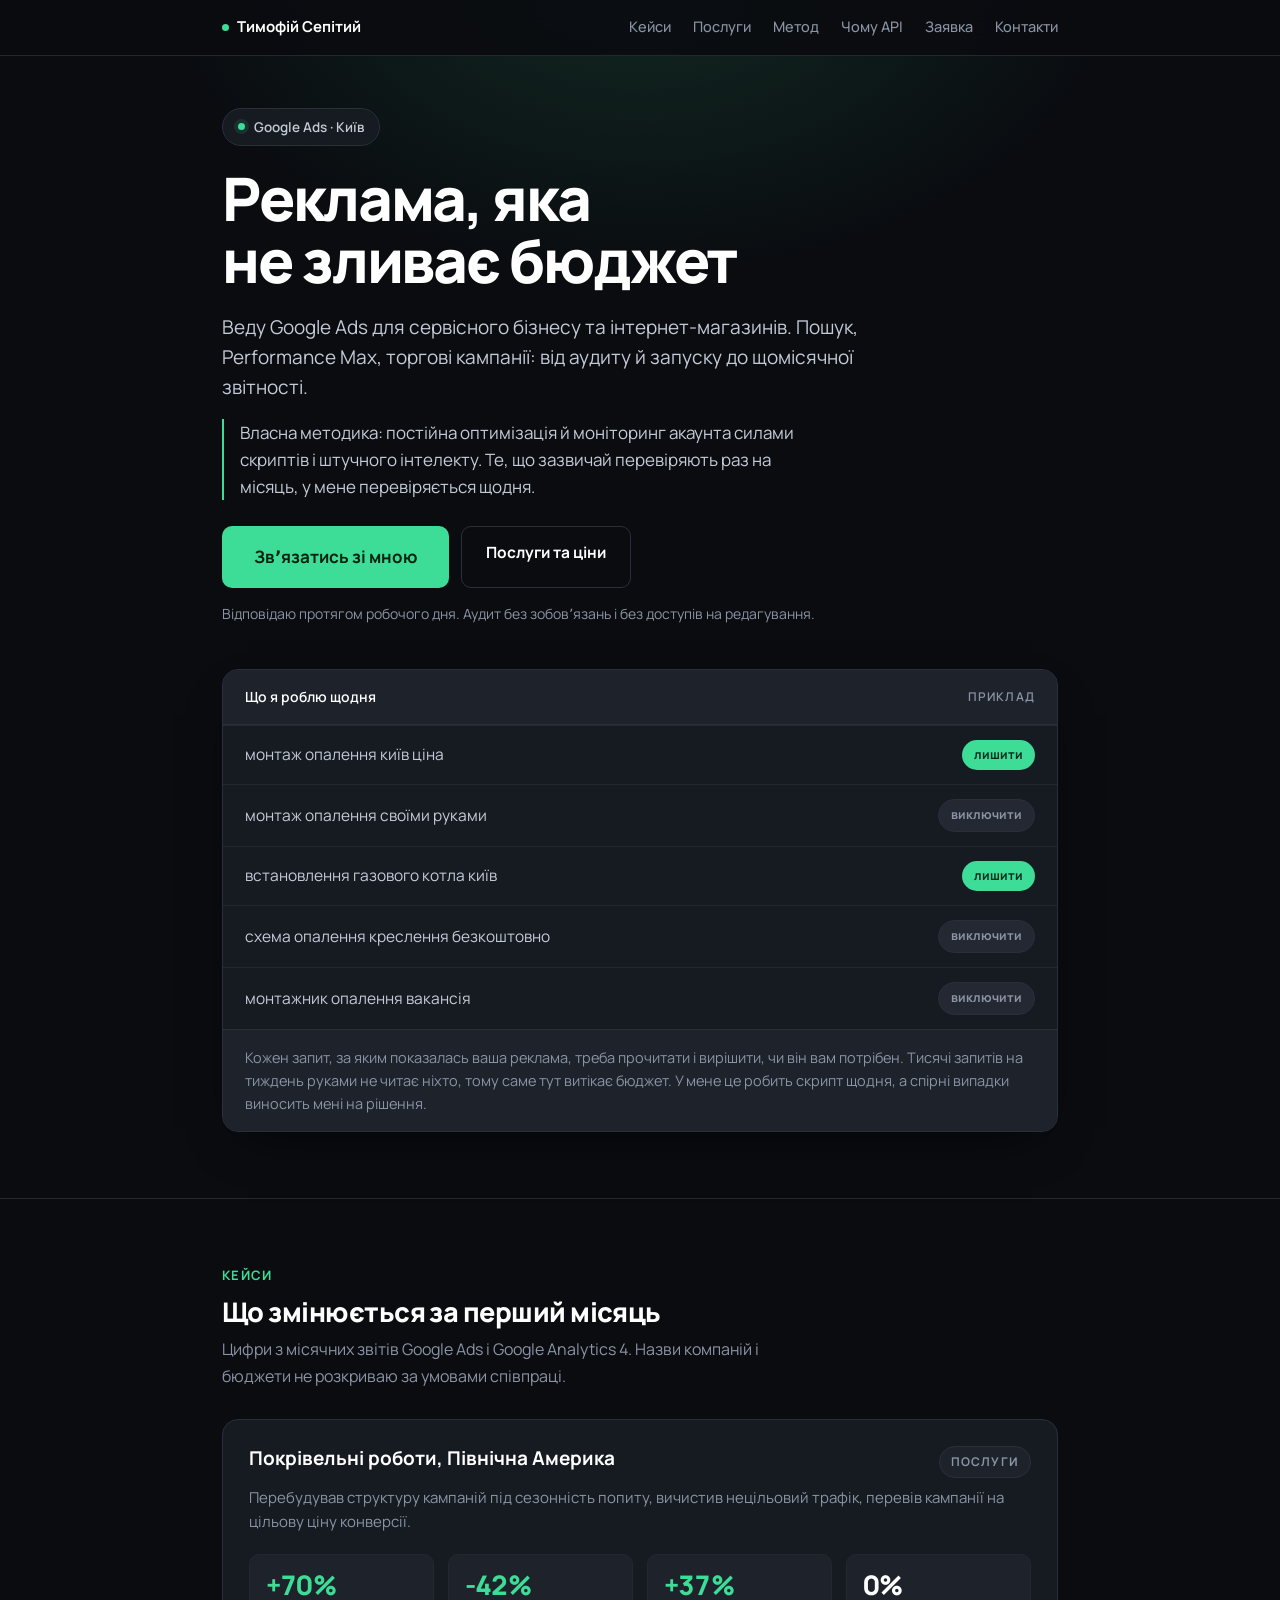
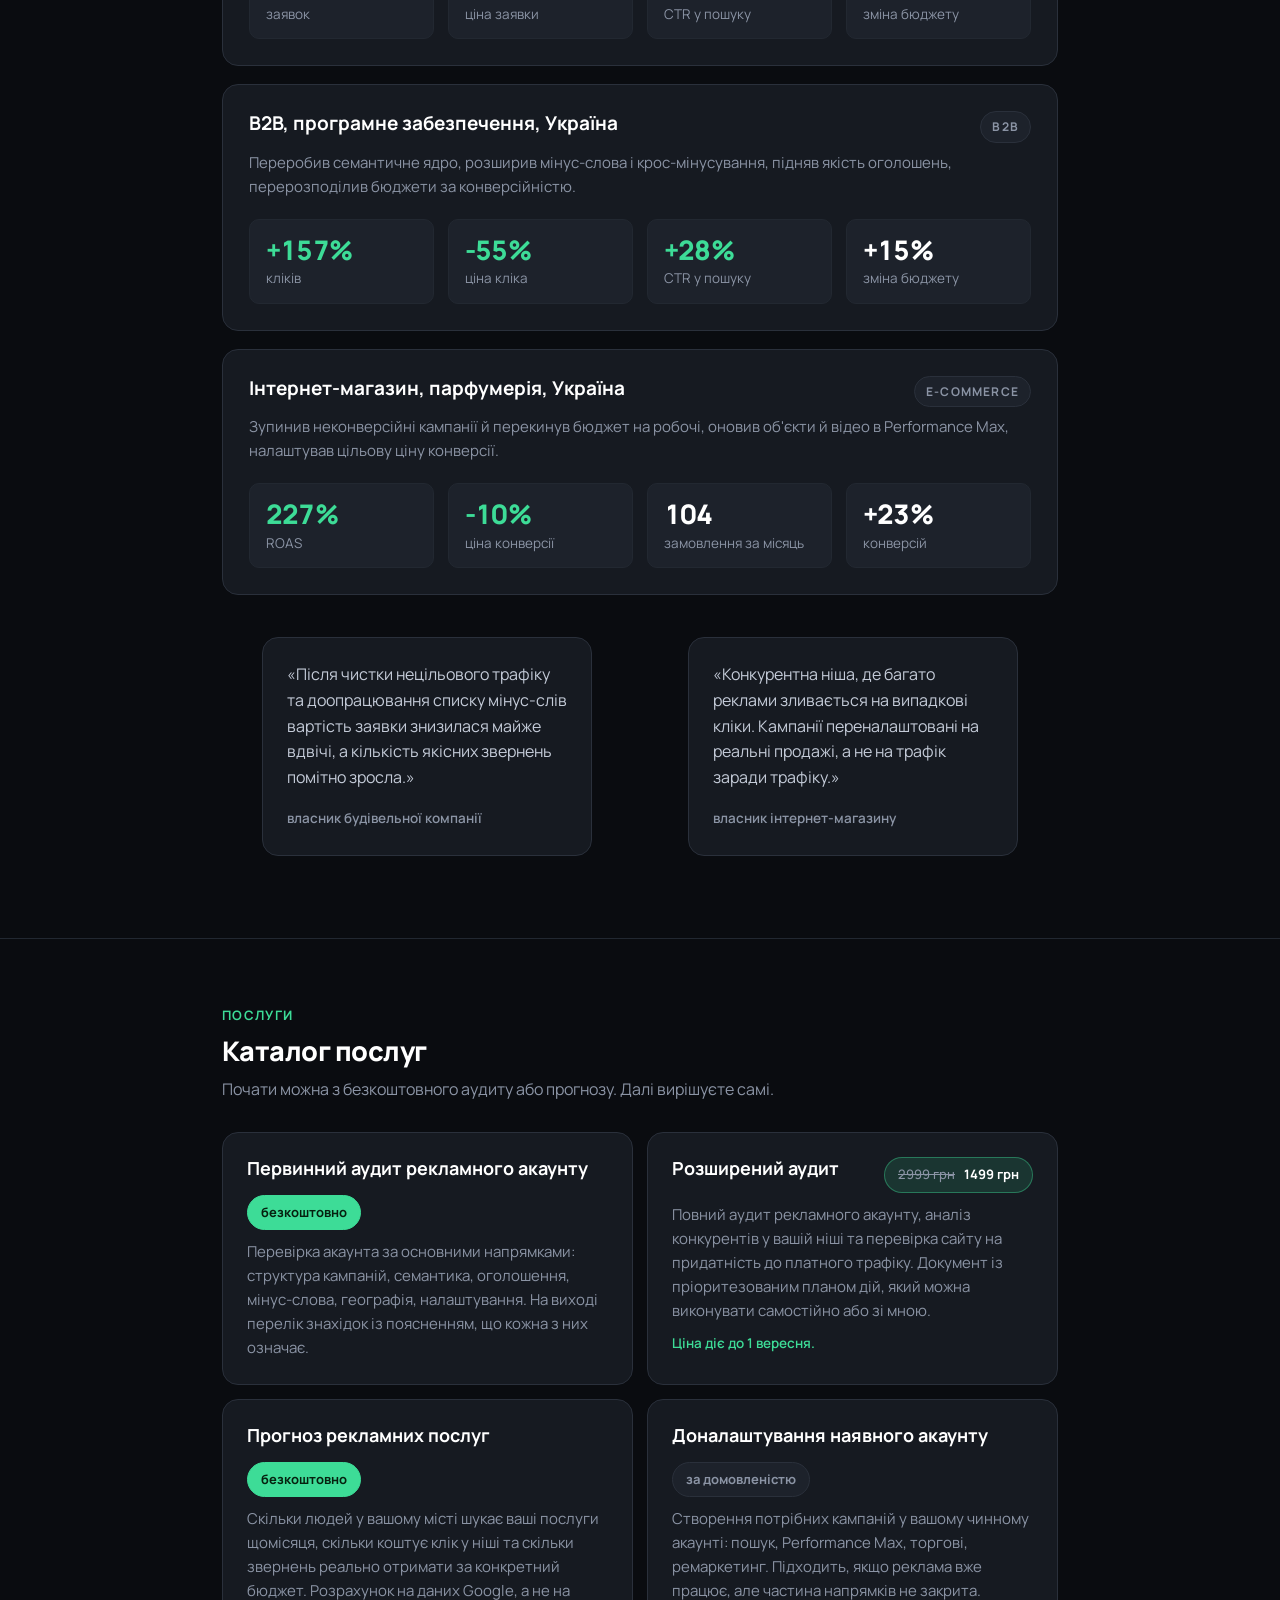
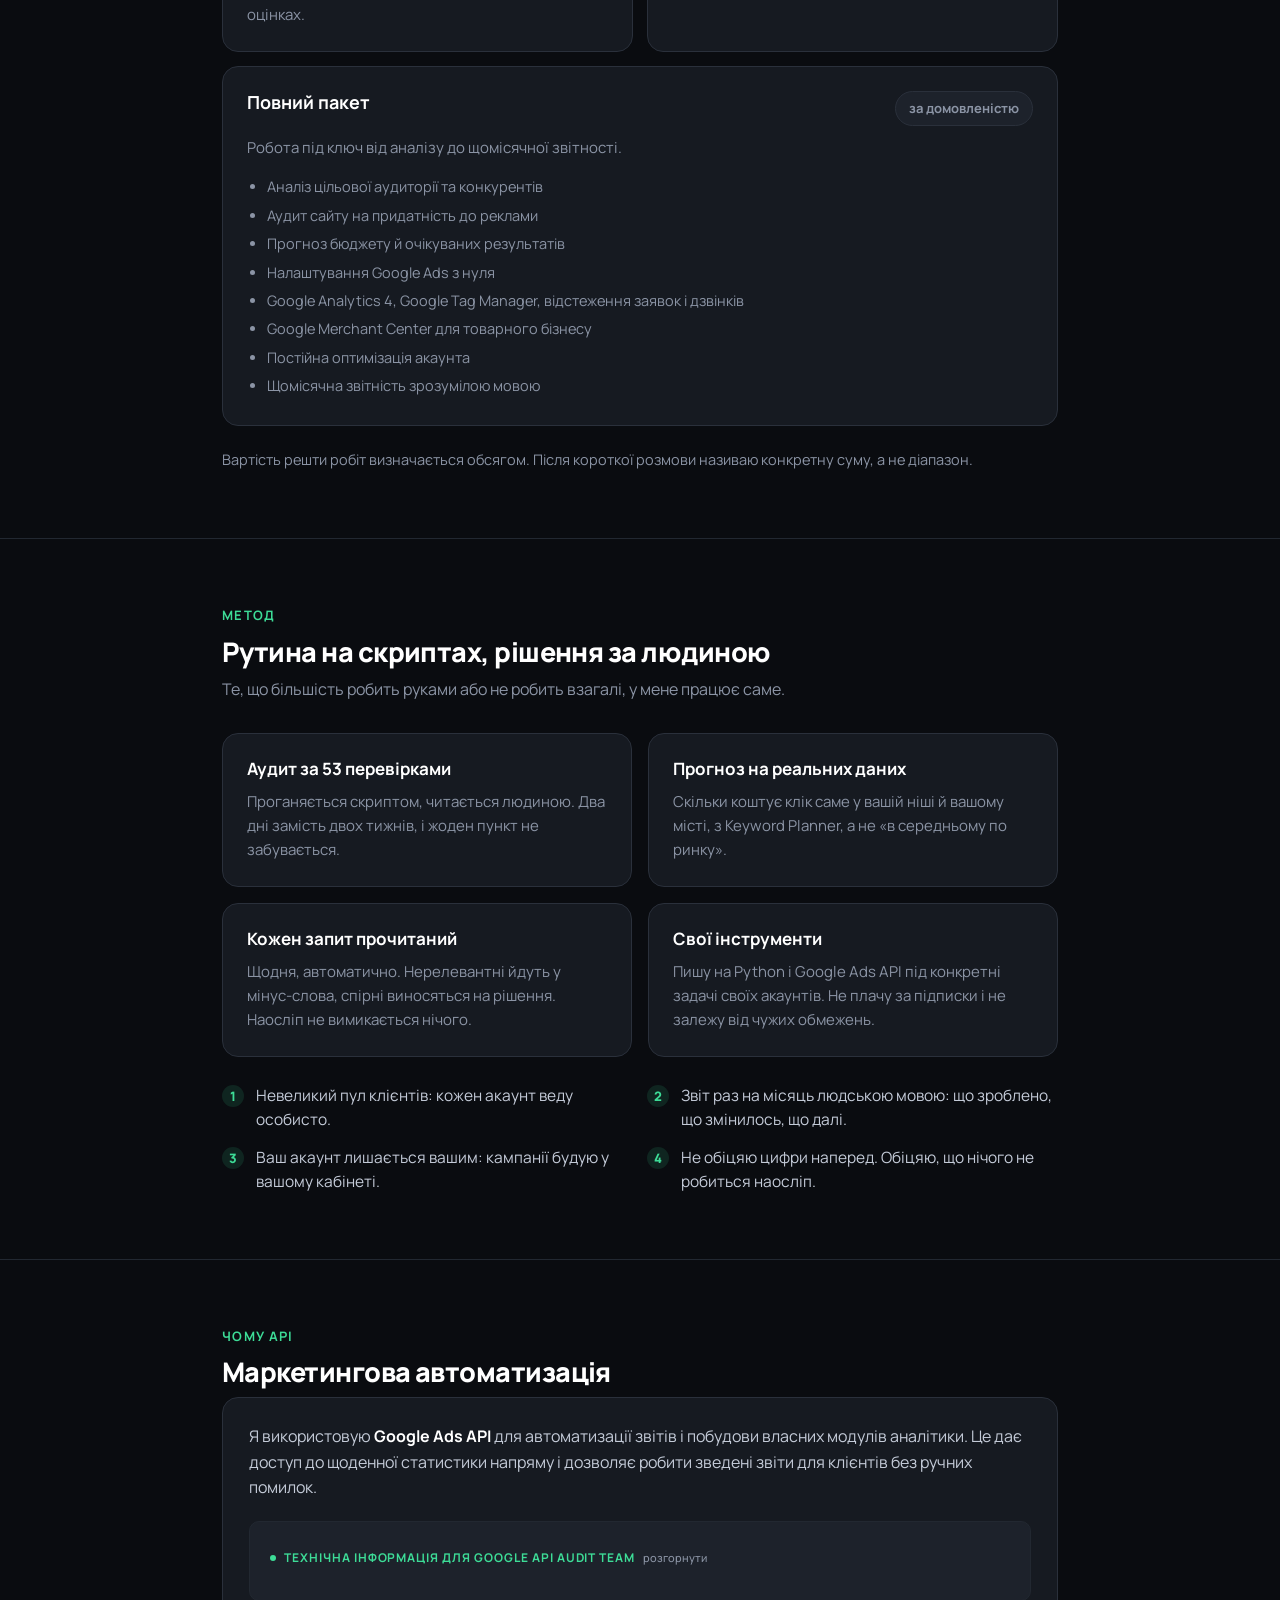
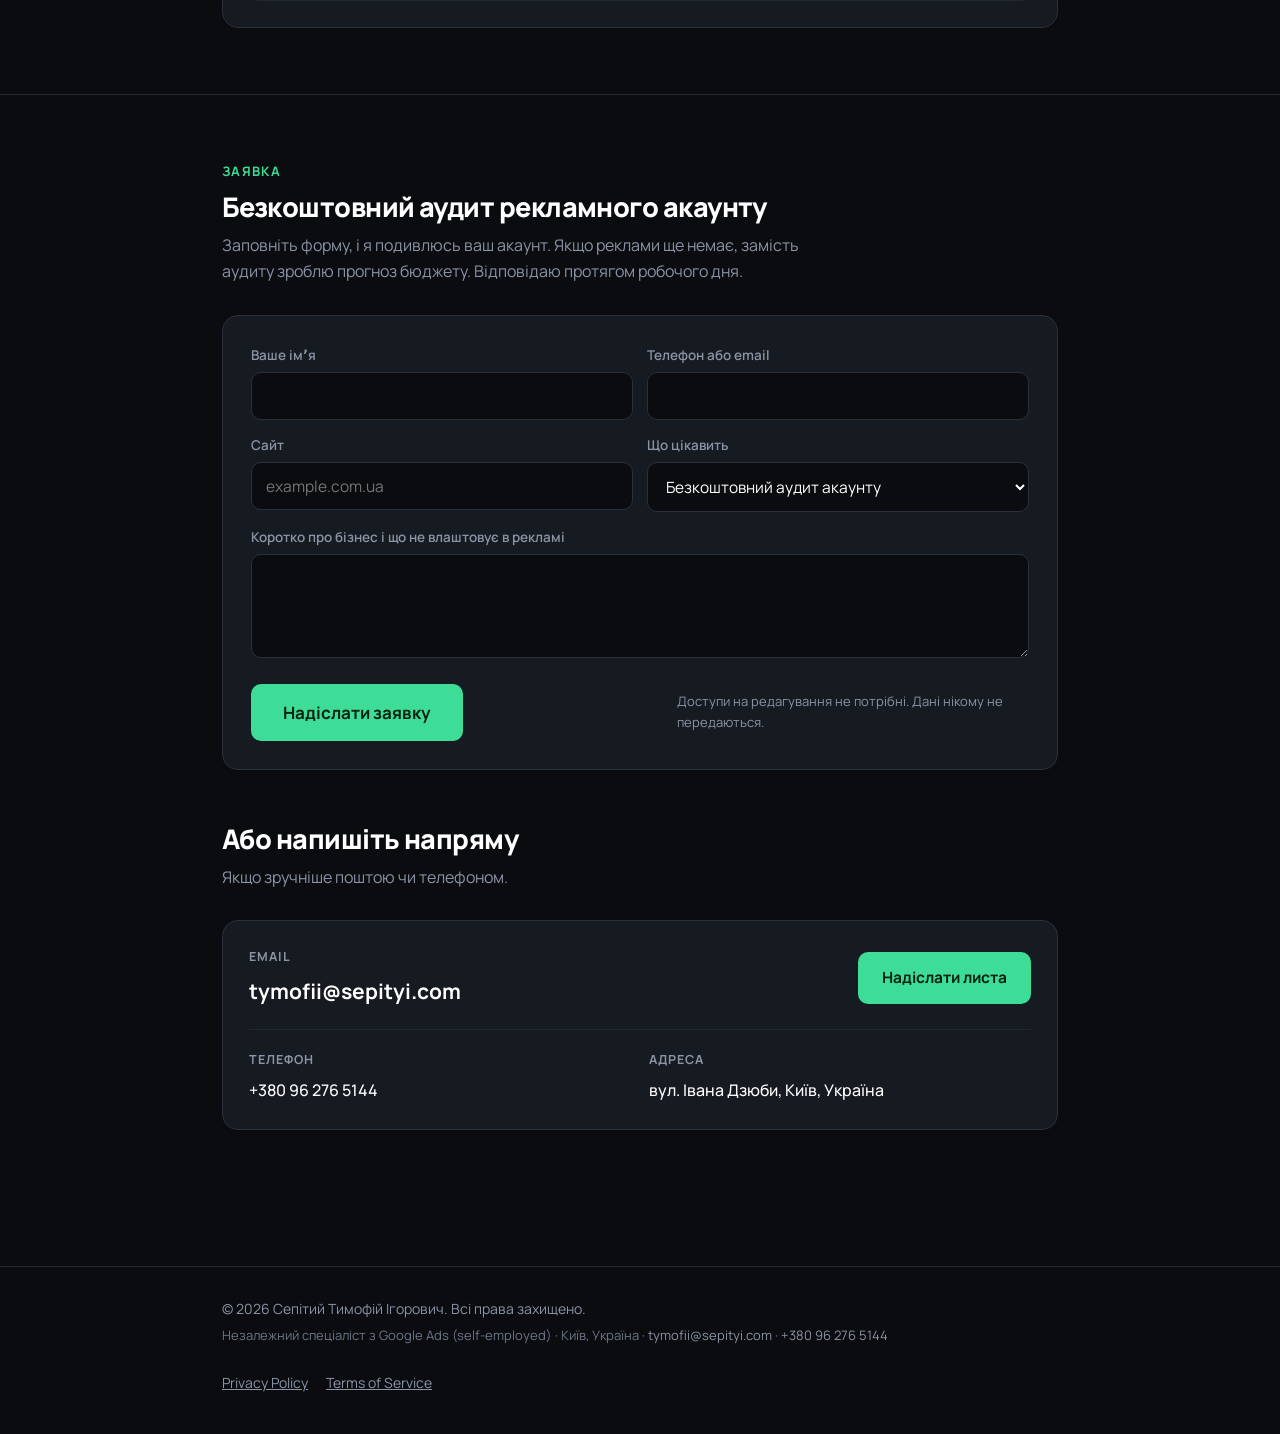
==== index.html @ 62666f94 "Підключено контейнер GTM-P9XDZ82P - Реальний номер контейнера в index.html і thank-you.html (head + " ====
<!DOCTYPE html>
<html lang="uk">
<head>
<meta charset="UTF-8">
<meta name="viewport" content="width=device-width, initial-scale=1.0">
<title>Тимофій Сепітий | Google Ads & Маркетингові Технології</title>
<meta name="description" content="Незалежний спеціаліст з Google Ads у Києві. Аудити акаунтів, прогнози бюджету на реальних даних, запуск і ведення пошукових, Performance Max і торгових кампаній.">
<meta name="theme-color" content="#0A0C10">
<link rel="icon" href="data:image/svg+xml,%3Csvg xmlns='http://www.w3.org/2000/svg' viewBox='0 0 32 32'%3E%3Crect width='32' height='32' rx='8' fill='%230A0C10'/%3E%3Crect x='6' y='20' width='4' height='6' rx='2' fill='%23566173'/%3E%3Crect x='14' y='14' width='4' height='12' rx='2' fill='%23566173'/%3E%3Crect x='22' y='7' width='4' height='19' rx='2' fill='%233DDC97'/%3E%3C/svg%3E">
<!-- ═══ ВИМІРЮВАННЯ ═══════════════════════════════════════════
     Контейнер GTM-P9XDZ82P. GA4 (G-CTR8PZNGK4) підключений усередині GTM.
     GA4 налаштовується ВСЕРЕДИНІ GTM, у коді його немає навмисно:
     так теги міняються без правок сайту. Порядок дій — ВИМІРЮВАННЯ.md
═════════════════════════════════════════════════════════════ -->
<script>
window.dataLayer = window.dataLayer || [];
window.GTM_ID = 'GTM-P9XDZ82P';
(function(w,d,s,i){
  w[ 'dataLayer' ].push({'gtm.start': new Date().getTime(), event: 'gtm.js'});
  var f = d.getElementsByTagName(s)[0], j = d.createElement(s);
  j.async = true; j.src = 'https://www.googletagmanager.com/gtm.js?id=' + i;
  f.parentNode.insertBefore(j, f);
})(window, document, 'script', window.GTM_ID);
</script>

<link rel="preconnect" href="https://fonts.googleapis.com">
<link rel="preconnect" href="https://fonts.gstatic.com" crossorigin>
<link href="https://fonts.googleapis.com/css2?family=Manrope:wght@400;500;600;700;800&display=swap" rel="stylesheet">
<style>
:root{
  --bg:#0A0C10;
  --card:#161A21;
  --card-2:#1D222B;
  --line:#2A303B;
  --line-2:#222831;
  --ink:#FFFFFF;
  --ink-2:#C4CBD8;
  --ink-3:#8B94A5;
  --mint:#3DDC97;
  --mint-dim:rgba(61,220,151,.12);
  --r:16px;
  --r-sm:10px;
  --maxw:880px;
}
*{box-sizing:border-box}
html{scroll-behavior:smooth;-webkit-text-size-adjust:100%}
body{
  margin:0;background:var(--bg);color:var(--ink-2);
  font-family:'Manrope',system-ui,-apple-system,'Segoe UI',sans-serif;
  font-size:16px;line-height:1.65;-webkit-font-smoothing:antialiased;
  overflow-x:hidden;
}
/* кольоровий момент: одна пляма світла зверху */
body::before{
  content:'';position:absolute;top:-380px;left:50%;transform:translateX(-50%);
  width:1100px;height:700px;pointer-events:none;z-index:0;
  background:radial-gradient(ellipse at center,rgba(61,220,151,.14),rgba(61,220,151,0) 62%);
}
.wrap{max-width:var(--maxw);margin:0 auto;padding:0 22px;position:relative;z-index:1}
a{color:var(--mint);text-decoration:none}
a:hover{text-decoration:underline}
:focus-visible{outline:2px solid var(--mint);outline-offset:3px;border-radius:4px}
strong{color:var(--ink);font-weight:700}

/* ── шапка ─────────────────────────────────── */
.head{position:sticky;top:0;z-index:50;background:rgba(10,12,16,.9);
  backdrop-filter:blur(12px);border-bottom:1px solid var(--line-2)}
.head .wrap{display:flex;align-items:center;justify-content:space-between;
  gap:16px;padding-top:15px;padding-bottom:15px}
.brand{font-size:15px;font-weight:700;color:var(--ink)}
.brand i{display:inline-block;width:7px;height:7px;border-radius:50%;
  background:var(--mint);margin-right:8px;vertical-align:middle;font-style:normal}
.nav{display:flex;gap:22px;font-size:14.5px;font-weight:500;flex-wrap:wrap}
.nav a{color:var(--ink-3)}
.nav a:hover{color:var(--ink);text-decoration:none}

/* ── секції ────────────────────────────────── */
.sec{padding:66px 0;border-top:1px solid var(--line-2);scroll-margin-top:80px}
.sec.first{border-top:0;padding-top:52px}
.eyebrow{margin:0 0 8px;font-size:13px;font-weight:700;letter-spacing:.1em;
  text-transform:uppercase;color:var(--mint)}
h2{margin:0 0 8px;font-size:27px;font-weight:800;color:var(--ink);
  letter-spacing:-.02em;line-height:1.25}
.sub{margin:0 0 30px;font-size:16px;color:var(--ink-3);max-width:60ch}

/* ── герой ─────────────────────────────────── */
.badge{display:inline-flex;align-items:center;gap:9px;font-size:13.5px;font-weight:600;
  color:var(--ink-2);background:var(--card);border:1px solid var(--line);
  border-radius:999px;padding:7px 15px}
.badge i{width:7px;height:7px;border-radius:50%;background:var(--mint);
  box-shadow:0 0 0 4px var(--mint-dim);font-style:normal}
h1{font-size:clamp(38px,7.5vw,60px);font-weight:800;color:var(--ink);
  letter-spacing:-.035em;line-height:1.03;margin:22px 0 20px}
.lede{font-size:19px;line-height:1.6;color:var(--ink-2);max-width:56ch;margin:0 0 16px}
.lede-2{font-size:16px;color:var(--ink-3);max-width:60ch;margin:0 0 26px}
.hero-cta{display:flex;gap:12px;flex-wrap:wrap;margin-bottom:44px}

/* ── кнопки ────────────────────────────────── */
.btn{display:inline-block;background:var(--mint);color:#06210F;font-weight:700;
  font-size:15.5px;padding:13px 24px;border-radius:var(--r-sm);
  transition:transform .15s ease,filter .15s ease}
.btn:hover{filter:brightness(1.07);transform:translateY(-1px);text-decoration:none}
.btn-ghost{background:transparent;color:var(--ink);border:1px solid var(--line)}
.btn-ghost:hover{border-color:var(--ink-3);filter:none}
.btn-xl{font-size:17px;padding:17px 32px;box-shadow:0 0 0 0 rgba(61,220,151,.5);
  animation:pulse 2.6s ease-out infinite}
@keyframes pulse{
  0%{box-shadow:0 0 0 0 rgba(61,220,151,.45)}
  70%{box-shadow:0 0 0 14px rgba(61,220,151,0)}
  100%{box-shadow:0 0 0 0 rgba(61,220,151,0)}
}
.utp{font-size:17px;line-height:1.6;color:var(--ink-2);max-width:58ch;margin:0 0 26px;
  padding-left:16px;border-left:2px solid var(--mint)}
.hero-note{font-size:14px;color:var(--ink-3);margin:-30px 0 44px}

/* ── каталог послуг ────────────────────────── */
.cat{display:grid;gap:14px;grid-template-columns:repeat(2,1fr)}
.item{background:var(--card);border:1px solid var(--line);border-radius:var(--r);
  padding:24px;transition:border-color .2s ease,transform .2s ease}
.item:hover{border-color:#3B4351;transform:translateY(-2px)}
.item-wide{grid-column:1 / -1}
.item-h{display:flex;align-items:flex-start;justify-content:space-between;
  gap:14px;flex-wrap:wrap;margin-bottom:10px}
.item-h h3{margin:0;font-size:18px;font-weight:700;color:var(--ink);line-height:1.3}
.item p{margin:0;font-size:15px;color:var(--ink-3);line-height:1.6}
.item-note{margin-top:10px !important;font-size:13.5px !important;color:var(--mint) !important;
  font-weight:600}
.tag{flex:none;font-size:13px;font-weight:700;padding:6px 13px;border-radius:99px;
  white-space:nowrap;color:var(--ink-3);background:var(--card-2);border:1px solid var(--line)}
.tag-free{color:#06210F;background:var(--mint);border-color:var(--mint)}
.tag-sale{color:var(--ink);background:rgba(61,220,151,.14);border-color:rgba(61,220,151,.4)}
.tag-sale s{color:var(--ink-3);font-weight:500;margin-right:6px}
.item-list{margin:14px 0 0;padding-left:20px;font-size:14.5px;color:var(--ink-3);line-height:1.75}
.item-list li{margin-bottom:3px}
.cat-note{margin:22px 0 0;font-size:14.5px;color:var(--ink-3)}

/* ── форма ─────────────────────────────────── */
.form-wrap{background:var(--card);border:1px solid var(--line);border-radius:var(--r);
  padding:28px}
.form-row{display:grid;grid-template-columns:repeat(2,1fr);gap:14px;margin-bottom:14px}
.fld label{display:block;font-size:13.5px;font-weight:600;color:var(--ink-3);margin-bottom:6px}
.fld input,.fld textarea,.fld select{width:100%;background:var(--bg);color:var(--ink);
  border:1px solid var(--line);border-radius:var(--r-sm);padding:12px 14px;
  font-family:inherit;font-size:15.5px;transition:border-color .18s ease}
.fld input:focus,.fld textarea:focus,.fld select:focus{outline:none;border-color:var(--mint)}
.fld textarea{min-height:104px;resize:vertical}
.form-foot{display:flex;align-items:center;justify-content:space-between;gap:16px;
  flex-wrap:wrap;margin-top:18px}
.form-foot .fine{font-size:13px;color:var(--ink-3);max-width:44ch}
.form-msg{display:none;margin-top:16px;padding:14px 16px;border-radius:var(--r-sm);
  font-size:15px;font-weight:600}
.form-msg.ok{display:block;background:var(--mint-dim);color:var(--mint);
  border:1px solid rgba(61,220,151,.35)}
.form-msg.err{display:block;background:rgba(224,144,140,.1);color:#E0908C;
  border:1px solid rgba(224,144,140,.3)}
button.btn{border:0;cursor:pointer;font-family:inherit}
button.btn[disabled]{opacity:.6;cursor:default;animation:none}

/* ── поява при прокручуванні ───────────────── */
.reveal{opacity:0;transform:translateY(18px);
  transition:opacity .6s cubic-bezier(.2,.7,.3,1),transform .6s cubic-bezier(.2,.7,.3,1)}
.reveal.on{opacity:1;transform:none}

/* ── картки ────────────────────────────────── */
.grid{display:grid;gap:16px}
.g3{grid-template-columns:repeat(3,1fr)}
.g2{grid-template-columns:repeat(2,1fr)}
.card{background:var(--card);border:1px solid var(--line);border-radius:var(--r);
  padding:24px;transition:border-color .18s ease,transform .18s ease}
.card:hover{border-color:#39404E;transform:translateY(-2px)}
.card h3{margin:0 0 9px;font-size:17px;font-weight:700;color:var(--ink);line-height:1.35}
.card p{margin:0;font-size:15px;color:var(--ink-3);line-height:1.6}
.num{display:block;font-size:13px;font-weight:700;color:var(--mint);margin-bottom:12px}

/* ── панель пошукових запитів ──────────────── */
.panel{background:var(--card);border:1px solid var(--line);border-radius:var(--r);
  overflow:hidden;box-shadow:0 20px 50px -25px rgba(0,0,0,.9)}
.panel-top{display:flex;align-items:center;justify-content:space-between;gap:12px;
  padding:15px 22px;border-bottom:1px solid var(--line);background:var(--card-2);
  font-size:14px;font-weight:600;color:var(--ink)}
.panel-top span:last-child{font-size:12px;font-weight:600;letter-spacing:.1em;
  text-transform:uppercase;color:var(--ink-3)}
.q{display:flex;align-items:center;justify-content:space-between;gap:18px;
  padding:14px 22px;border-top:1px solid var(--line-2);font-size:15.5px;color:var(--ink-2)}
.q:first-of-type{border-top:0}
.chip{font-size:12.5px;font-weight:700;padding:5px 12px;border-radius:99px;white-space:nowrap}
.keep{color:#0A2A1C;background:var(--mint)}
.cut{color:var(--ink-3);background:#232833;border:1px solid var(--line)}
.panel-foot{padding:16px 22px;border-top:1px solid var(--line);background:var(--card-2);
  font-size:14.5px;color:var(--ink-3);line-height:1.6}

/* ── кейси ─────────────────────────────────── */
.case{background:var(--card);border:1px solid var(--line);border-radius:var(--r);
  padding:26px;margin-bottom:18px}
.case-head{display:flex;align-items:flex-start;justify-content:space-between;
  gap:14px;flex-wrap:wrap;margin-bottom:8px}
.case-head h3{margin:0;font-size:19px;font-weight:700;color:var(--ink);line-height:1.3}
.case-tag{font-size:12px;font-weight:700;letter-spacing:.1em;text-transform:uppercase;
  color:var(--ink-3);background:var(--card-2);border:1px solid var(--line);
  padding:5px 11px;border-radius:99px;white-space:nowrap}
.case-what{margin:0 0 20px;font-size:15px;color:var(--ink-3);line-height:1.6}
.stats{display:grid;grid-template-columns:repeat(4,1fr);gap:14px}
.stat{background:var(--card-2);border:1px solid var(--line-2);border-radius:var(--r-sm);
  padding:15px 16px}
.stat b{display:block;font-size:27px;font-weight:800;color:var(--mint);
  letter-spacing:-.03em;line-height:1.1;font-variant-numeric:tabular-nums}
.stat b.flat{color:var(--ink)}
.stat span{display:block;font-size:13.5px;color:var(--ink-3);margin-top:5px;line-height:1.35}

/* ── цитати ────────────────────────────────── */
.quote{background:var(--card);border:1px solid var(--line);border-radius:var(--r);
  padding:24px}
.quote p{margin:0 0 14px;font-size:16px;color:var(--ink-2);line-height:1.6}
.quote cite{font-size:13.5px;font-style:normal;color:var(--ink-3);font-weight:600}

/* ── принципи ──────────────────────────────── */
.pr{list-style:none;margin:26px 0 0;padding:0;display:grid;gap:14px;
  grid-template-columns:repeat(2,1fr)}
.pr li{display:flex;gap:12px;font-size:15.5px;color:var(--ink-2);line-height:1.55}
.pr i{flex:none;width:22px;height:22px;border-radius:50%;background:var(--mint-dim);
  color:var(--mint);font-style:normal;font-size:13px;font-weight:800;
  display:grid;place-items:center;margin-top:2px}

/* ── блок для рев'ю Google ─────────────────── */
.api{background:var(--card);border:1px solid var(--line);border-radius:var(--r);padding:26px}
.api > p{margin:0 0 20px;font-size:16px;color:var(--ink-2);line-height:1.6}
.api-note{background:var(--card-2);border:1px solid var(--line-2);border-radius:var(--r-sm);
  padding:20px}
.api-note{cursor:default}
.api-note>summary{cursor:pointer;list-style:none;user-select:none}
.api-note>summary::-webkit-details-marker{display:none}
.api-note>summary::after{content:"розгорнути";float:right;font-size:11px;color:var(--ink-3);letter-spacing:0;text-transform:none;font-weight:500}
.api-note[open]>summary::after{content:"згорнути"}
.api-note .lab{display:inline-flex;align-items:center;gap:8px;font-size:12px;font-weight:700;
  letter-spacing:.08em;text-transform:uppercase;color:var(--mint);margin-bottom:12px}
.api-note .lab i{width:6px;height:6px;border-radius:50%;background:var(--mint);font-style:normal}
.api-note p{margin:0 0 12px;font-size:14.5px;color:var(--ink-3);line-height:1.65}
.api-note ul{margin:0;padding-left:19px;font-size:14px;color:var(--ink-3);line-height:1.7}
.api-note li{margin-bottom:5px}

/* ── контакти ──────────────────────────────── */
.contact{background:var(--card);border:1px solid var(--line);border-radius:var(--r);padding:26px}
.contact-top{display:flex;align-items:center;justify-content:space-between;gap:18px;
  flex-wrap:wrap;padding-bottom:20px;border-bottom:1px solid var(--line-2)}
.lab-s{display:block;font-size:12.5px;font-weight:700;letter-spacing:.08em;
  text-transform:uppercase;color:var(--ink-3);margin-bottom:6px}
.mail{display:inline-block;font-size:21px;font-weight:700;color:var(--ink);word-break:break-all;border-bottom:1px solid transparent;transition:border-color .18s}
.mail:hover{color:var(--mint);border-bottom-color:var(--mint);text-decoration:none}
.cgrid a{color:var(--ink)}
.cgrid a:hover{color:var(--mint);text-decoration:none}
footer a{color:var(--ink-3)}
footer a:hover{color:var(--mint)}
.cgrid{display:grid;grid-template-columns:repeat(2,1fr);gap:18px;padding-top:20px}
.cgrid p{margin:0;font-size:16px;color:var(--ink);font-weight:500}

/* ── підвал ────────────────────────────────── */
footer{border-top:1px solid var(--line-2);margin-top:70px;padding:30px 0 40px}
footer .wrap{display:flex;justify-content:space-between;gap:20px;flex-wrap:wrap}
footer p{margin:0 0 5px;font-size:14px;color:var(--ink-3)}
footer .fine{font-size:13px;color:#6C7688;line-height:1.6}
.legal{display:flex;gap:18px;font-size:14px}
.legal button{background:none;border:0;color:var(--ink-3);cursor:pointer;
  font:inherit;text-decoration:underline;padding:0}
.legal button:hover{color:var(--ink)}

/* ── модалки ───────────────────────────────── */
.modal{position:fixed;inset:0;z-index:100;background:rgba(5,7,10,.8);
  backdrop-filter:blur(4px);display:none;align-items:center;justify-content:center;padding:20px}
.modal.open{display:flex}
.modal-box{background:var(--card);border:1px solid var(--line);border-radius:var(--r);
  max-width:540px;width:100%;max-height:80vh;overflow-y:auto;padding:26px}
.modal-top{display:flex;align-items:center;justify-content:space-between;gap:14px;
  padding-bottom:14px;border-bottom:1px solid var(--line-2);margin-bottom:16px}
.modal-top h4{margin:0;font-size:18px;font-weight:700;color:var(--ink)}
.modal-top button{background:var(--card-2);border:1px solid var(--line);color:var(--ink-2);
  font:inherit;font-size:13.5px;padding:6px 13px;border-radius:8px;cursor:pointer}
.modal-box p{margin:0 0 10px;font-size:14.5px;color:var(--ink-3);line-height:1.65}
.modal-box p.h{color:var(--ink);font-weight:700;margin-top:16px}

/* ── поява ─────────────────────────────────── */
.rise{opacity:0;transform:translateY(10px);animation:rise .55s cubic-bezier(.2,.7,.3,1) forwards}
@keyframes rise{to{opacity:1;transform:none}}
@media (prefers-reduced-motion:reduce){
  .rise{animation:none;opacity:1;transform:none}
  .reveal{opacity:1;transform:none;transition:none}
  .btn-xl{animation:none}
  html{scroll-behavior:auto}
  .card:hover,.btn:hover,.item:hover{transform:none}
}

/* ── адаптив ───────────────────────────────── */
@media (max-width:820px){
  .stats{grid-template-columns:repeat(2,1fr)}
}
@media (max-width:700px){
  body{font-size:15.5px}
  .g3,.g2,.pr,.cgrid{grid-template-columns:1fr}
  .head .wrap{flex-direction:column;align-items:flex-start;gap:11px}
  .nav{gap:16px;font-size:14px}
  .sec{padding:50px 0}
  .q{flex-direction:column;align-items:flex-start;gap:9px}
  .case,.card,.api,.contact,.quote{padding:20px}
  h2{font-size:24px}
}
</style>
</head>
<body>
<noscript><iframe src="https://www.googletagmanager.com/ns.html?id=GTM-P9XDZ82P"
height="0" width="0" style="display:none;visibility:hidden"></iframe></noscript>


<header class="head">
  <div class="wrap">
    <div class="brand"><i></i>Тимофій Сепітий</div>
    <nav class="nav">
      <a href="#cases">Кейси</a>
      <a href="#services">Послуги</a>
      <a href="#method">Метод</a>
      <a href="#api">Чому API</a>
      <a href="#form">Заявка</a>
      <a href="#contacts">Контакти</a>
    </nav>
  </div>
</header>

<main>

  <!-- ГЕРОЙ -->
  <section class="sec first" id="about">
    <div class="wrap">
      <div class="badge rise"><i></i>Google Ads · Київ</div>
      <h1 class="rise" style="animation-delay:.05s">Реклама, яка<br>не зливає бюджет</h1>
      <p class="lede rise" style="animation-delay:.1s">
        Веду Google Ads для сервісного бізнесу та інтернет-магазинів. Пошук, Performance Max,
        торгові кампанії: від аудиту й запуску до щомісячної звітності.
      </p>
      <p class="utp rise" style="animation-delay:.14s">
        Власна методика: постійна оптимізація й моніторинг акаунта силами скриптів
        і штучного інтелекту. Те, що зазвичай перевіряють раз на місяць, у мене
        перевіряється щодня.
      </p>
      <div class="hero-cta rise" style="animation-delay:.18s">
        <a class="btn btn-xl" href="#form">Звʼязатись зі мною</a>
        <a class="btn btn-ghost" href="#services">Послуги та ціни</a>
      </div>
      <p class="hero-note rise" style="animation-delay:.22s">
        Відповідаю протягом робочого дня. Аудит без зобовʼязань і без доступів на редагування.
      </p>

      <div class="panel rise" style="animation-delay:.24s">
        <div class="panel-top">
          <span>Що я роблю щодня</span>
          <span>приклад</span>
        </div>
        <div class="q"><span>монтаж опалення київ ціна</span><span class="chip keep">лишити</span></div>
        <div class="q"><span>монтаж опалення своїми руками</span><span class="chip cut">виключити</span></div>
        <div class="q"><span>встановлення газового котла київ</span><span class="chip keep">лишити</span></div>
        <div class="q"><span>схема опалення креслення безкоштовно</span><span class="chip cut">виключити</span></div>
        <div class="q"><span>монтажник опалення вакансія</span><span class="chip cut">виключити</span></div>
        <div class="panel-foot">
          Кожен запит, за яким показалась ваша реклама, треба прочитати і вирішити, чи він вам
          потрібен. Тисячі запитів на тиждень руками не читає ніхто, тому саме тут витікає бюджет.
          У мене це робить скрипт щодня, а спірні випадки виносить мені на рішення.
        </div>
      </div>
    </div>
  </section>

  <!-- КЕЙСИ -->
  <section class="sec" id="cases">
    <div class="wrap">
      <p class="eyebrow">Кейси</p>
      <h2>Що змінюється за перший місяць</h2>
      <p class="sub">Цифри з місячних звітів Google Ads і Google Analytics 4. Назви компаній
        і бюджети не розкриваю за умовами співпраці.</p>

      <article class="reveal case">
        <div class="case-head">
          <h3>Покрівельні роботи, Північна Америка</h3>
          <span class="case-tag">послуги</span>
        </div>
        <p class="case-what">Перебудував структуру кампаній під сезонність попиту, вичистив
          нецільовий трафік, перевів кампанії на цільову ціну конверсії.</p>
        <div class="stats">
          <div class="stat"><b>+70%</b><span>заявок</span></div>
          <div class="stat"><b>-42%</b><span>ціна заявки</span></div>
          <div class="stat"><b>+37%</b><span>CTR у пошуку</span></div>
          <div class="stat"><b class="flat">0%</b><span>зміна бюджету</span></div>
        </div>
      </article>

      <article class="reveal case">
        <div class="case-head">
          <h3>B2B, програмне забезпечення, Україна</h3>
          <span class="case-tag">b2b</span>
        </div>
        <p class="case-what">Переробив семантичне ядро, розширив мінус-слова і крос-мінусування,
          підняв якість оголошень, перерозподілив бюджети за конверсійністю.</p>
        <div class="stats">
          <div class="stat"><b>+157%</b><span>кліків</span></div>
          <div class="stat"><b>-55%</b><span>ціна кліка</span></div>
          <div class="stat"><b>+28%</b><span>CTR у пошуку</span></div>
          <div class="stat"><b class="flat">+15%</b><span>зміна бюджету</span></div>
        </div>
      </article>

      <article class="reveal case">
        <div class="case-head">
          <h3>Інтернет-магазин, парфумерія, Україна</h3>
          <span class="case-tag">e-commerce</span>
        </div>
        <p class="case-what">Зупинив неконверсійні кампанії й перекинув бюджет на робочі, оновив
          об'єкти й відео в Performance Max, налаштував цільову ціну конверсії.</p>
        <div class="stats">
          <div class="stat"><b>227%</b><span>ROAS</span></div>
          <div class="stat"><b>-10%</b><span>ціна конверсії</span></div>
          <div class="stat"><b class="flat">104</b><span>замовлення за місяць</span></div>
          <div class="stat"><b class="flat">+23%</b><span>конверсій</span></div>
        </div>
      </article>

      <div class="grid g2" style="margin-top:26px">
        <blockquote class="reveal quote">
          <p>«Після чистки нецільового трафіку та доопрацювання списку мінус-слів вартість заявки
             знизилася майже вдвічі, а кількість якісних звернень помітно зросла.»</p>
          <cite>власник будівельної компанії</cite>
        </blockquote>
        <blockquote class="reveal quote">
          <p>«Конкурентна ніша, де багато реклами зливається на випадкові кліки. Кампанії
             переналаштовані на реальні продажі, а не на трафік заради трафіку.»</p>
          <cite>власник інтернет-магазину</cite>
        </blockquote>
      </div>
    </div>
  </section>

  <!-- ПОСЛУГИ -->
  <section class="sec" id="services">
    <div class="wrap">
      <p class="eyebrow">Послуги</p>
      <h2>Каталог послуг</h2>
      <p class="sub">Почати можна з безкоштовного аудиту або прогнозу. Далі вирішуєте самі.</p>

      <div class="cat">
        <article class="item reveal">
          <div class="item-h">
            <h3>Первинний аудит рекламного акаунту</h3>
            <span class="tag tag-free">безкоштовно</span>
          </div>
          <p>Перевірка акаунта за основними напрямками: структура кампаній, семантика,
             оголошення, мінус-слова, географія, налаштування. На виході перелік знахідок
             із поясненням, що кожна з них означає.</p>
        </article>

        <article class="item reveal">
          <div class="item-h">
            <h3>Розширений аудит</h3>
            <span class="tag tag-sale"><s>2999 грн</s> 1499 грн</span>
          </div>
          <p>Повний аудит рекламного акаунту, аналіз конкурентів у вашій ніші та перевірка
             сайту на придатність до платного трафіку. Документ із пріоритезованим планом
             дій, який можна виконувати самостійно або зі мною.</p>
          <p class="item-note">Ціна діє до 1 вересня.</p>
        </article>

        <article class="item reveal">
          <div class="item-h">
            <h3>Прогноз рекламних послуг</h3>
            <span class="tag tag-free">безкоштовно</span>
          </div>
          <p>Скільки людей у вашому місті шукає ваші послуги щомісяця, скільки коштує клік
             у ніші та скільки звернень реально отримати за конкретний бюджет. Розрахунок
             на даних Google, а не на оцінках.</p>
        </article>

        <article class="item reveal">
          <div class="item-h">
            <h3>Доналаштування наявного акаунту</h3>
            <span class="tag">за домовленістю</span>
          </div>
          <p>Створення потрібних кампаній у вашому чинному акаунті: пошук, Performance Max,
             торгові, ремаркетинг. Підходить, якщо реклама вже працює, але частина напрямків
             не закрита.</p>
        </article>

        <article class="item item-wide reveal">
          <div class="item-h">
            <h3>Повний пакет</h3>
            <span class="tag">за домовленістю</span>
          </div>
          <p>Робота під ключ від аналізу до щомісячної звітності.</p>
          <ul class="item-list">
            <li>Аналіз цільової аудиторії та конкурентів</li>
            <li>Аудит сайту на придатність до реклами</li>
            <li>Прогноз бюджету й очікуваних результатів</li>
            <li>Налаштування Google Ads з нуля</li>
            <li>Google Analytics 4, Google Tag Manager, відстеження заявок і дзвінків</li>
            <li>Google Merchant Center для товарного бізнесу</li>
            <li>Постійна оптимізація акаунта</li>
            <li>Щомісячна звітність зрозумілою мовою</li>
          </ul>
        </article>
      </div>

      <p class="cat-note">Вартість решти робіт визначається обсягом. Після короткої розмови
        називаю конкретну суму, а не діапазон.</p>
    </div>
  </section>

  <!-- МЕТОД -->
  <section class="sec" id="method">
    <div class="wrap">
      <p class="eyebrow">Метод</p>
      <h2>Рутина на скриптах, рішення за людиною</h2>
      <p class="sub">Те, що більшість робить руками або не робить взагалі, у мене працює саме.</p>
      <div class="grid g2">
        <div class="reveal card">
          <h3>Аудит за 53 перевірками</h3>
          <p>Проганяється скриптом, читається людиною. Два дні замість двох тижнів,
             і жоден пункт не забувається.</p>
        </div>
        <div class="reveal card">
          <h3>Прогноз на реальних даних</h3>
          <p>Скільки коштує клік саме у вашій ніші й вашому місті, з Keyword Planner,
             а не «в середньому по ринку».</p>
        </div>
        <div class="reveal card">
          <h3>Кожен запит прочитаний</h3>
          <p>Щодня, автоматично. Нерелевантні йдуть у мінус-слова, спірні виносяться
             на рішення. Наосліп не вимикається нічого.</p>
        </div>
        <div class="reveal card">
          <h3>Свої інструменти</h3>
          <p>Пишу на Python і Google Ads API під конкретні задачі своїх акаунтів.
             Не плачу за підписки і не залежу від чужих обмежень.</p>
        </div>
      </div>

      <ul class="pr">
        <li><i>1</i><span>Невеликий пул клієнтів: кожен акаунт веду особисто.</span></li>
        <li><i>2</i><span>Звіт раз на місяць людською мовою: що зроблено, що змінилось, що далі.</span></li>
        <li><i>3</i><span>Ваш акаунт лишається вашим: кампанії будую у вашому кабінеті.</span></li>
        <li><i>4</i><span>Не обіцяю цифри наперед. Обіцяю, що нічого не робиться наосліп.</span></li>
      </ul>
    </div>
  </section>

  <!-- API -->
  <section class="sec" id="api">
    <div class="wrap">
      <p class="eyebrow">Чому API</p>
      <h2>Маркетингова автоматизація</h2>
      <div class="api">
        <p>Я використовую <strong>Google Ads API</strong> для автоматизації звітів і побудови
          власних модулів аналітики. Це дає доступ до щоденної статистики напряму і дозволяє
          робити зведені звіти для клієнтів без ручних помилок.</p>

        <details class="api-note">
          <summary class="lab"><i></i>Технічна інформація для Google API Audit Team</summary>
          <p>Цей веб-ресурс є офіційним сайтом-портфоліо незалежного спеціаліста з маркетингу.
            Я подаю запит на отримання <strong>Developer Token</strong> для розробки внутрішнього
            застосунку (<strong>Internal Tool</strong>), який працює з рекламними акаунтами під
            керуванням мого MCC-акаунта: моїми власними та акаунтами клієнтів, які надали мені доступ.</p>
          <ul>
            <li><strong>Звітність:</strong> автоматичне вивантаження щоденних метрик (покази, кліки,
                конверсії, пошукові запити) та побудова зведених звітів для клієнтів.</li>
            <li><strong>Керування кампаніями:</strong> створення й редагування кампаній, груп оголошень,
                ключових слів, мінус-слів та адаптивних пошукових оголошень.</li>
            <li><strong>Дослідження та прогнози:</strong> збір семантики й побудова медіапланів через
                Keyword Planner (KeywordPlanIdeaService / GenerateKeywordForecastMetrics).</li>
            <li><strong>Обмеження доступу:</strong> ПЗ використовується виключно мною та безпосередніми
                клієнтами, яким я надаю послуги. Доступ третім особам заборонено; дані клієнтів
                не передаються й не перепродаються.</li>
            <li><strong>Безпека:</strong> дані обробляються згідно з Google Ads API Terms &amp; Conditions
                та Limited Use Requirements.</li>
          </ul>
        </details>
      </div>
    </div>
  </section>

  <!-- КОНТАКТИ -->
  <section class="sec" id="contacts">
    <div class="wrap">
      <p class="eyebrow">Заявка</p>
      <h2 id="form">Безкоштовний аудит рекламного акаунту</h2>
      <p class="sub">Заповніть форму, і я подивлюсь ваш акаунт. Якщо реклами ще немає,
        замість аудиту зроблю прогноз бюджету. Відповідаю протягом робочого дня.</p>

      <div class="form-wrap reveal">
        <!--
          Formspree: створи форму на formspree.io (безкоштовно, 50 заявок на місяць),
          підстав свій ID замість YOUR_FORM_ID нижче. Той самий сервіс використано
          на сайті LeasingCom.
        -->
        <form id="lead-form" action="https://formspree.io/f/YOUR_FORM_ID" method="POST">
          <input type="hidden" name="_next" value="https://sepityi.com/thank-you.html">
          <input type="hidden" name="_subject" value="Заявка з sepityi.com">
          <div class="form-row">
            <div class="fld">
              <label for="f-name">Ваше імʼя</label>
              <input id="f-name" name="Імʼя" type="text" required autocomplete="name">
            </div>
            <div class="fld">
              <label for="f-contact">Телефон або email</label>
              <input id="f-contact" name="Контакт" type="text" required>
            </div>
          </div>
          <div class="form-row">
            <div class="fld">
              <label for="f-site">Сайт</label>
              <input id="f-site" name="Сайт" type="text" placeholder="example.com.ua">
            </div>
            <div class="fld">
              <label for="f-service">Що цікавить</label>
              <select id="f-service" name="Послуга">
                <option>Безкоштовний аудит акаунту</option>
                <option>Розширений аудит</option>
                <option>Безкоштовний прогноз бюджету</option>
                <option>Доналаштування наявного акаунту</option>
                <option>Повний пакет</option>
                <option>Ще не визначився</option>
              </select>
            </div>
          </div>
          <div class="fld">
            <label for="f-msg">Коротко про бізнес і що не влаштовує в рекламі</label>
            <textarea id="f-msg" name="Повідомлення"></textarea>
          </div>
          <div class="form-foot">
            <button class="btn btn-xl" type="submit">Надіслати заявку</button>
            <span class="fine">Доступи на редагування не потрібні. Дані нікому не передаються.</span>
          </div>
          <div class="form-msg" id="form-msg"></div>
        </form>
      </div>

      <h2 style="margin-top:52px">Або напишіть напряму</h2>
      <p class="sub">Якщо зручніше поштою чи телефоном.</p>
      <div class="contact">
        <div class="contact-top">
          <div>
            <span class="lab-s">Email</span>
            <a class="mail" href="mailto:tymofii@sepityi.com">tymofii@sepityi.com</a>
          </div>
          <a class="btn" href="mailto:tymofii@sepityi.com">Надіслати листа</a>
        </div>
        <div class="cgrid">
          <div>
            <span class="lab-s">Телефон</span>
            <p><a href="tel:+380962765144">+380 96 276 5144</a></p>
          </div>
          <div>
            <span class="lab-s">Адреса</span>
            <p>вул. Івана Дзюби, Київ, Україна</p>
          </div>
        </div>
      </div>
    </div>
  </section>

</main>

<footer>
  <div class="wrap">
    <div>
      <p>© 2026 Сепітий Тимофій Ігорович. Всі права захищено.</p>
      <p class="fine">Незалежний спеціаліст з Google Ads (self-employed) · Київ, Україна ·
         <a href="mailto:tymofii@sepityi.com">tymofii@sepityi.com</a> · <a href="tel:+380962765144">+380 96 276 5144</a></p>
    </div>
    <div class="legal">
      <button type="button" onclick="toggleModal('privacy')">Privacy Policy</button>
      <button type="button" onclick="toggleModal('terms')">Terms of Service</button>
    </div>
  </div>
</footer>

<div class="modal" id="modal-privacy">
  <div class="modal-box" role="dialog" aria-modal="true" aria-label="Privacy Policy">
    <div class="modal-top">
      <h4>Privacy Policy</h4>
      <button type="button" onclick="toggleModal('privacy')">Закрити</button>
    </div>
    <p class="h">1. Захист даних</p>
    <p>Ми збираємо виключно добровільно надані контактні дані зацікавлених замовників (Email) для комунікації.</p>
    <p class="h">2. Google Ads API та конфіденційність</p>
    <p>Будь-які маркетингові дані, отримані з Google Ads API, використовуються виключно для потреб
       автоматизації звітності відповідних клієнтів (Limited Use Requirements).</p>
  </div>
</div>

<div class="modal" id="modal-terms">
  <div class="modal-box" role="dialog" aria-modal="true" aria-label="Terms of Service">
    <div class="modal-top">
      <h4>Terms of Service</h4>
      <button type="button" onclick="toggleModal('terms')">Закрити</button>
    </div>
    <p class="h">1. Опис сервісу</p>
    <p>Тимофій Сепітий надає послуги супроводу контекстної реклами та програмування автоматичних
       звітів за допомогою Google Ads API.</p>
    <p class="h">2. Права інтелектуальної власності</p>
    <p>Всі розроблені скрипти звітування є комерційними розробками та недоступні публічно
       без додаткового погодження сторін.</p>
  </div>
</div>

<script>
// поява блоків при прокручуванні
(function(){
  var els = document.querySelectorAll('.reveal');
  if (!('IntersectionObserver' in window)) {
    els.forEach(function(e){ e.classList.add('on'); });
    return;
  }
  var io = new IntersectionObserver(function(entries){
    entries.forEach(function(en){
      if (en.isIntersecting) { en.target.classList.add('on'); io.unobserve(en.target); }
    });
  }, {threshold: 0.12, rootMargin: '0px 0px -40px 0px'});
  els.forEach(function(e){ io.observe(e); });
})();

// відправка заявки без перезавантаження сторінки
(function(){
  var form = document.getElementById('lead-form');
  if (!form) return;
  form.addEventListener('submit', function(e){
    e.preventDefault();
    var btn = form.querySelector('button[type=submit]');
    var msg = document.getElementById('form-msg');
    btn.disabled = true;
    var starText = btn.textContent;
    btn.textContent = 'Надсилаю...';
    fetch(form.action, {
      method: 'POST',
      body: new FormData(form),
      headers: {'Accept': 'application/json'}
    }).then(function(r){
      if (r.ok) {
        // Подія для GTM. Надійніша за адресу сторінки: спрацьовує саме
        // на факт відправки, а не на те, що людина кудись перейшла.
        window.dataLayer = window.dataLayer || [];
        window.dataLayer.push({
          event: 'lead_submit',
          form_name: 'audit_request',
          service: (form.querySelector('[name="Послуга"]') || {}).value || ''
        });
        form.reset();
        window.location.href = '/thank-you.html';
      } else {
        throw new Error('bad response');
      }
    }).catch(function(){
      msg.className = 'form-msg err';
      msg.innerHTML = 'Не вдалось надіслати. Напишіть, будь ласка, на ' +
        '<a href="mailto:tymofii@sepityi.com">tymofii@sepityi.com</a>';
    }).finally(function(){
      btn.disabled = false;
      btn.textContent = starText;
    });
  });
})();

function toggleModal(id){
  document.getElementById('modal-' + id).classList.toggle('open');
}
document.addEventListener('keydown', function(e){
  if(e.key === 'Escape'){
    document.querySelectorAll('.modal.open').forEach(function(m){ m.classList.remove('open'); });
  }
});
document.querySelectorAll('.modal').forEach(function(m){
  m.addEventListener('click', function(e){ if(e.target === m) m.classList.remove('open'); });
});
</script>

</body>
</html>
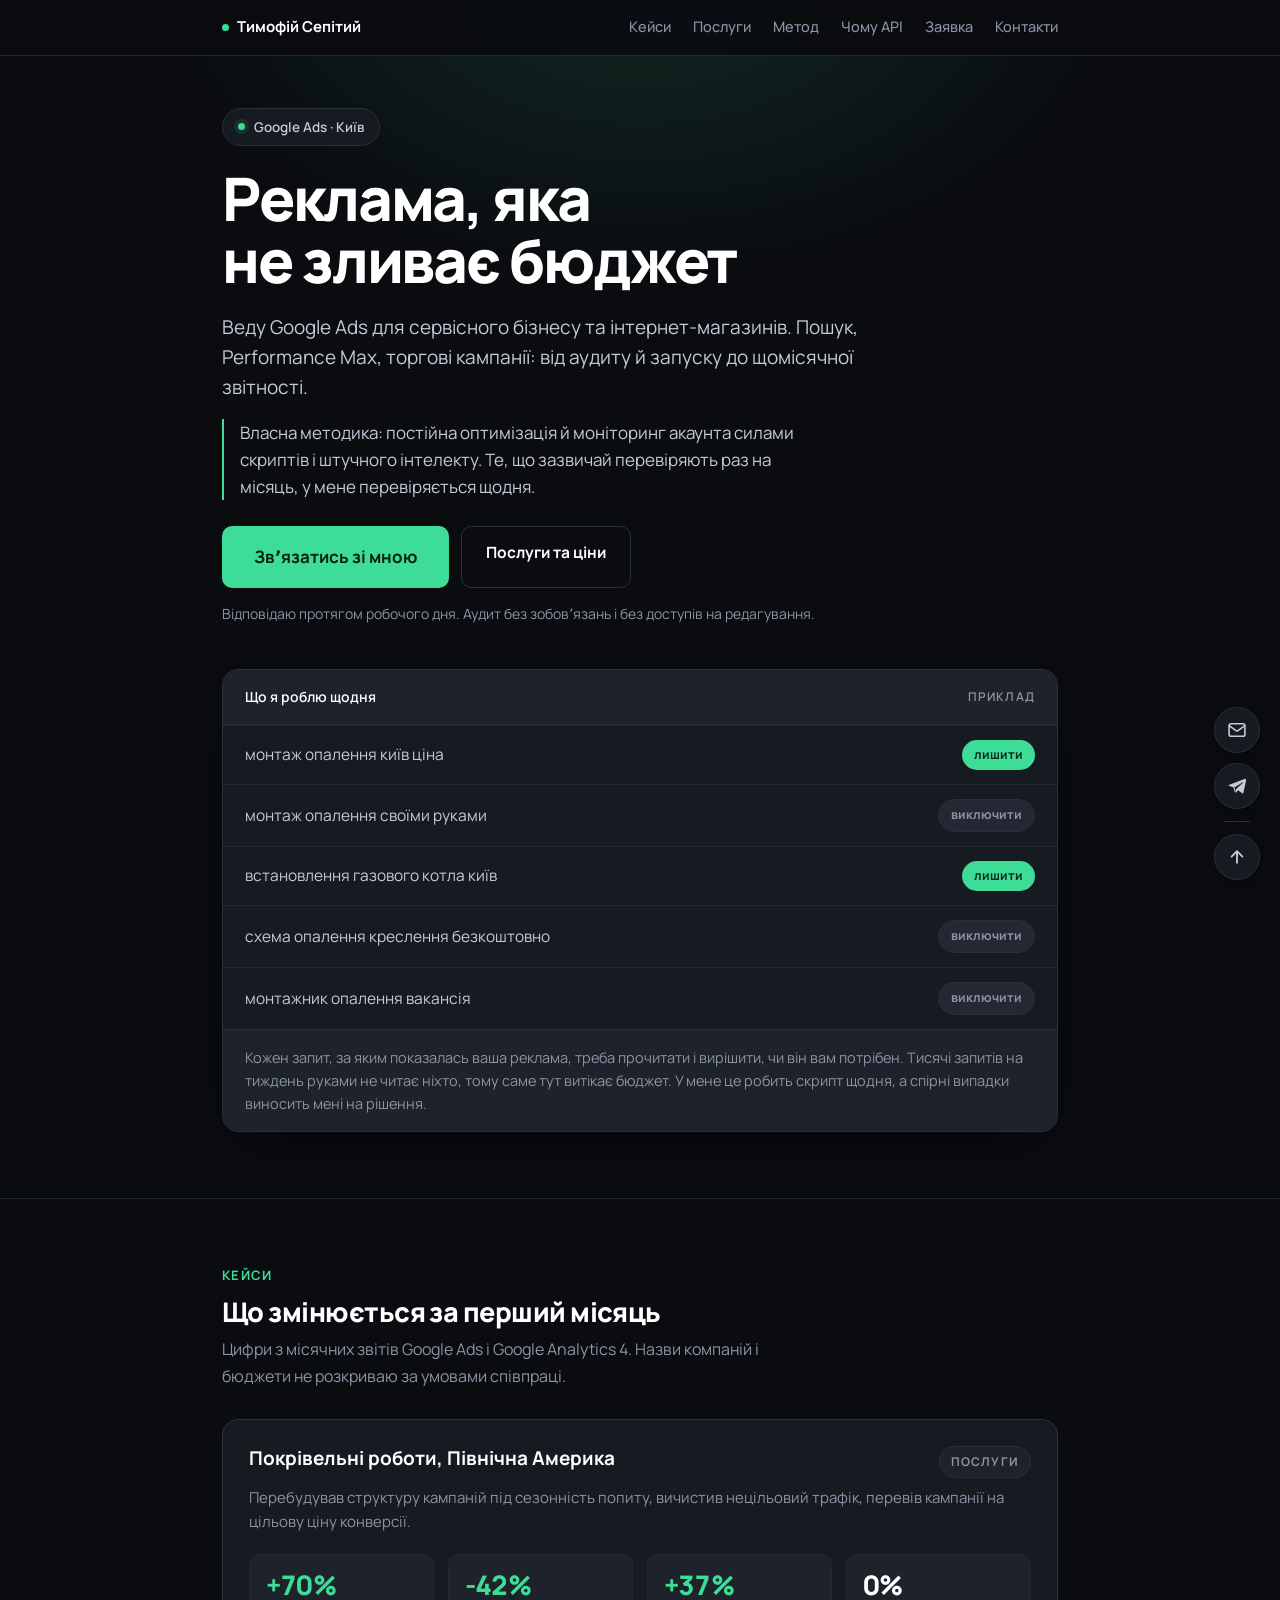
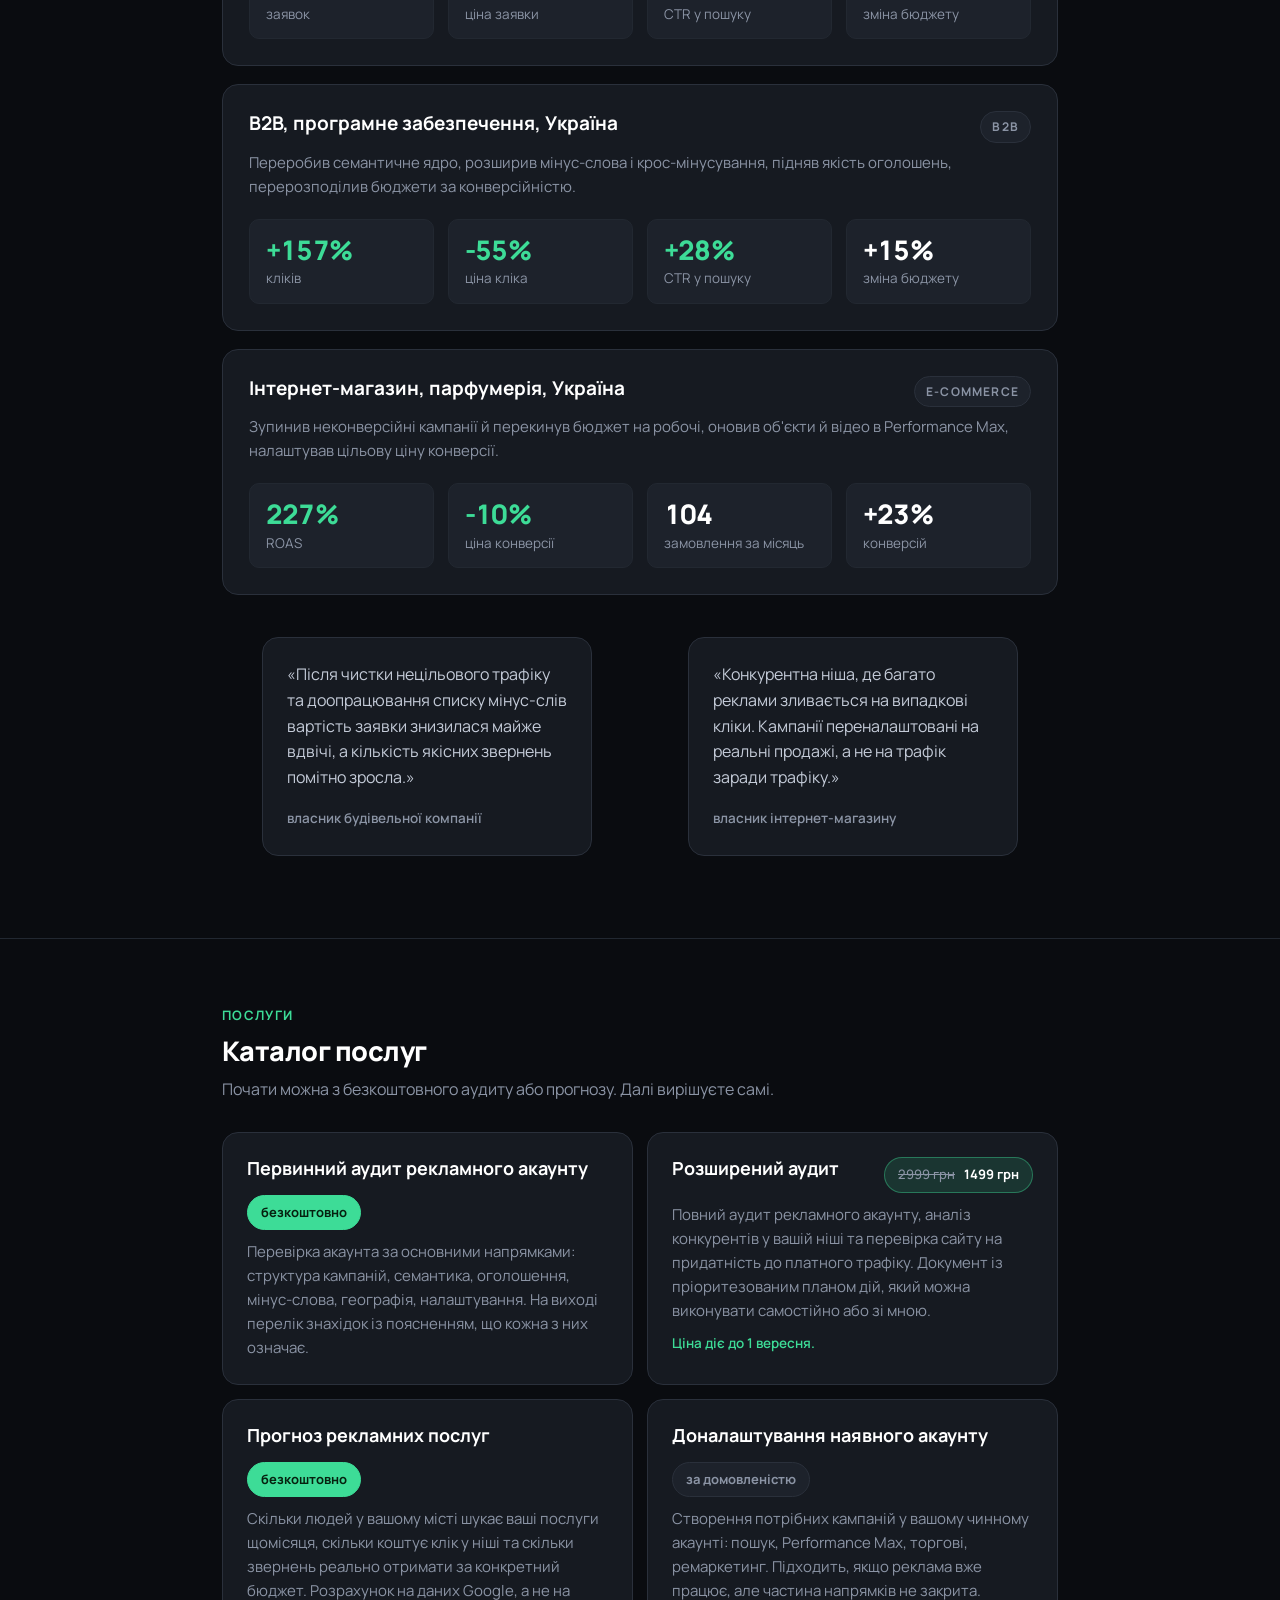
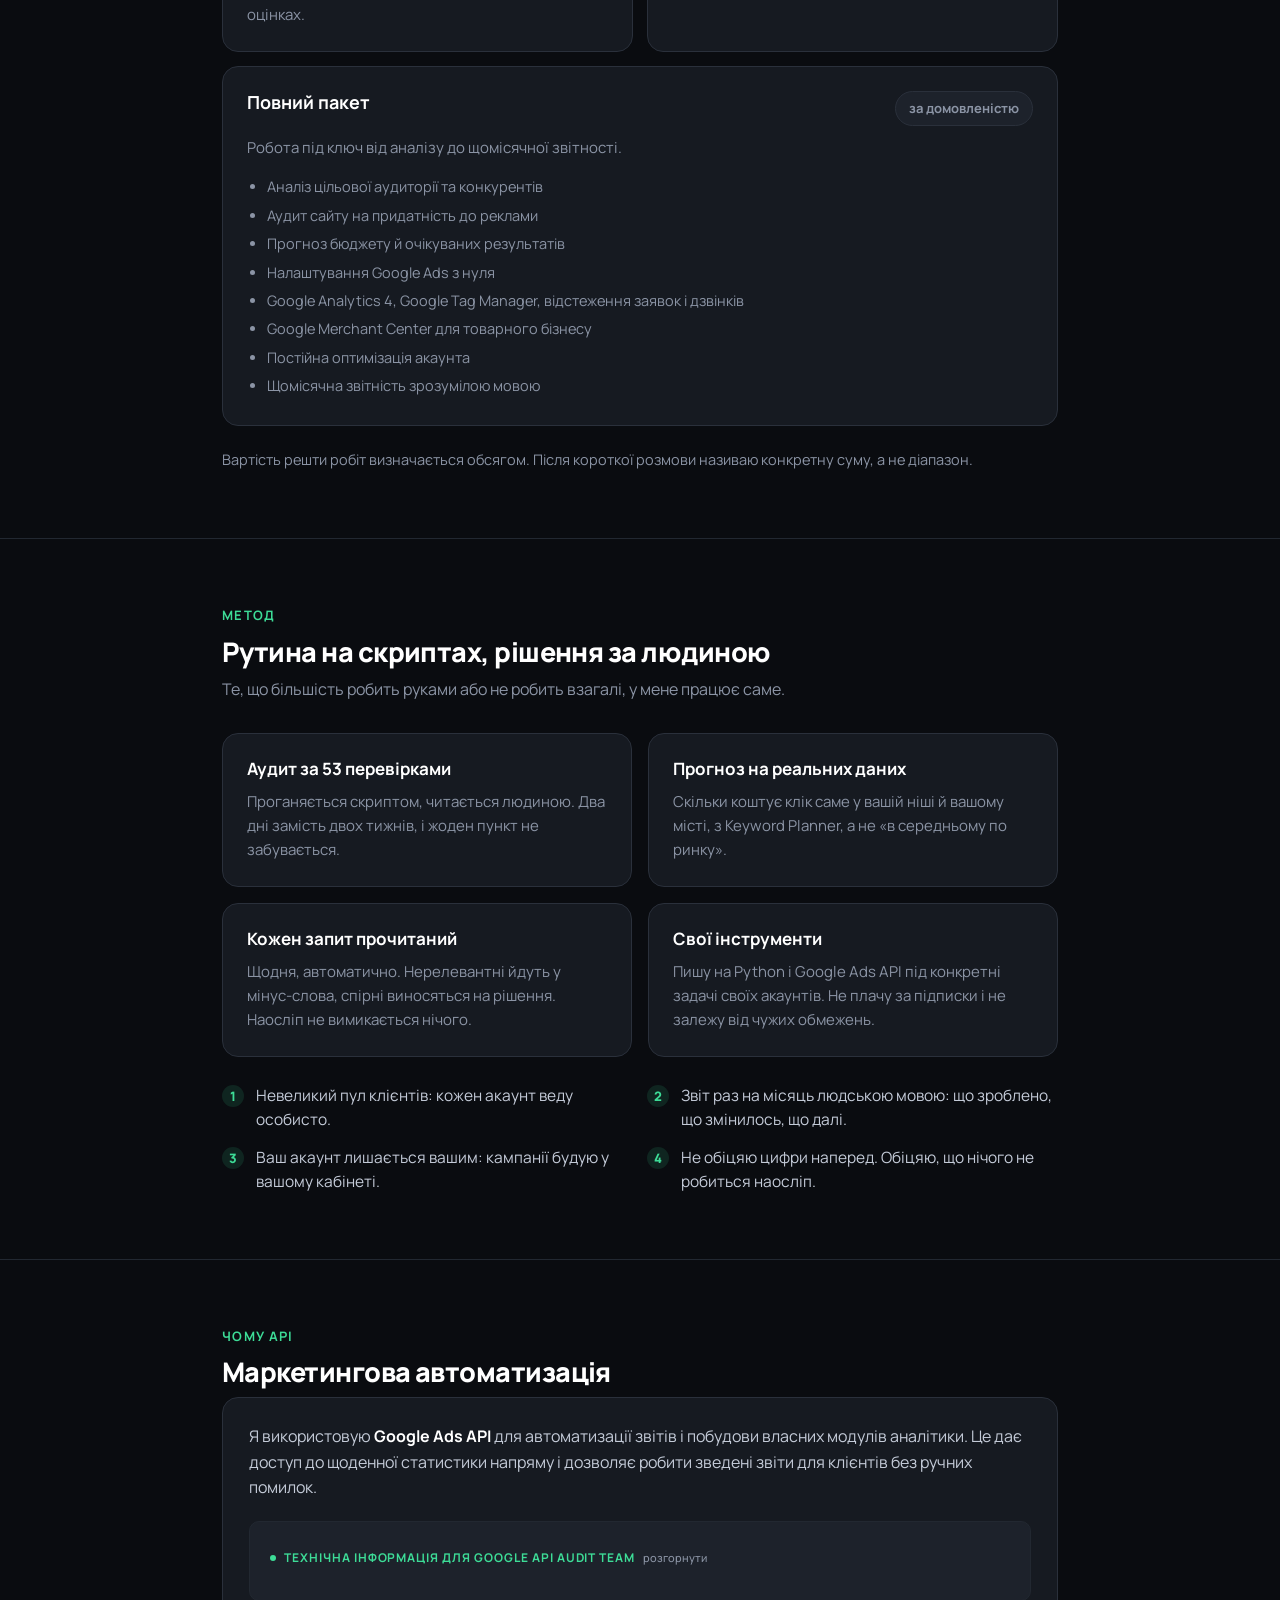
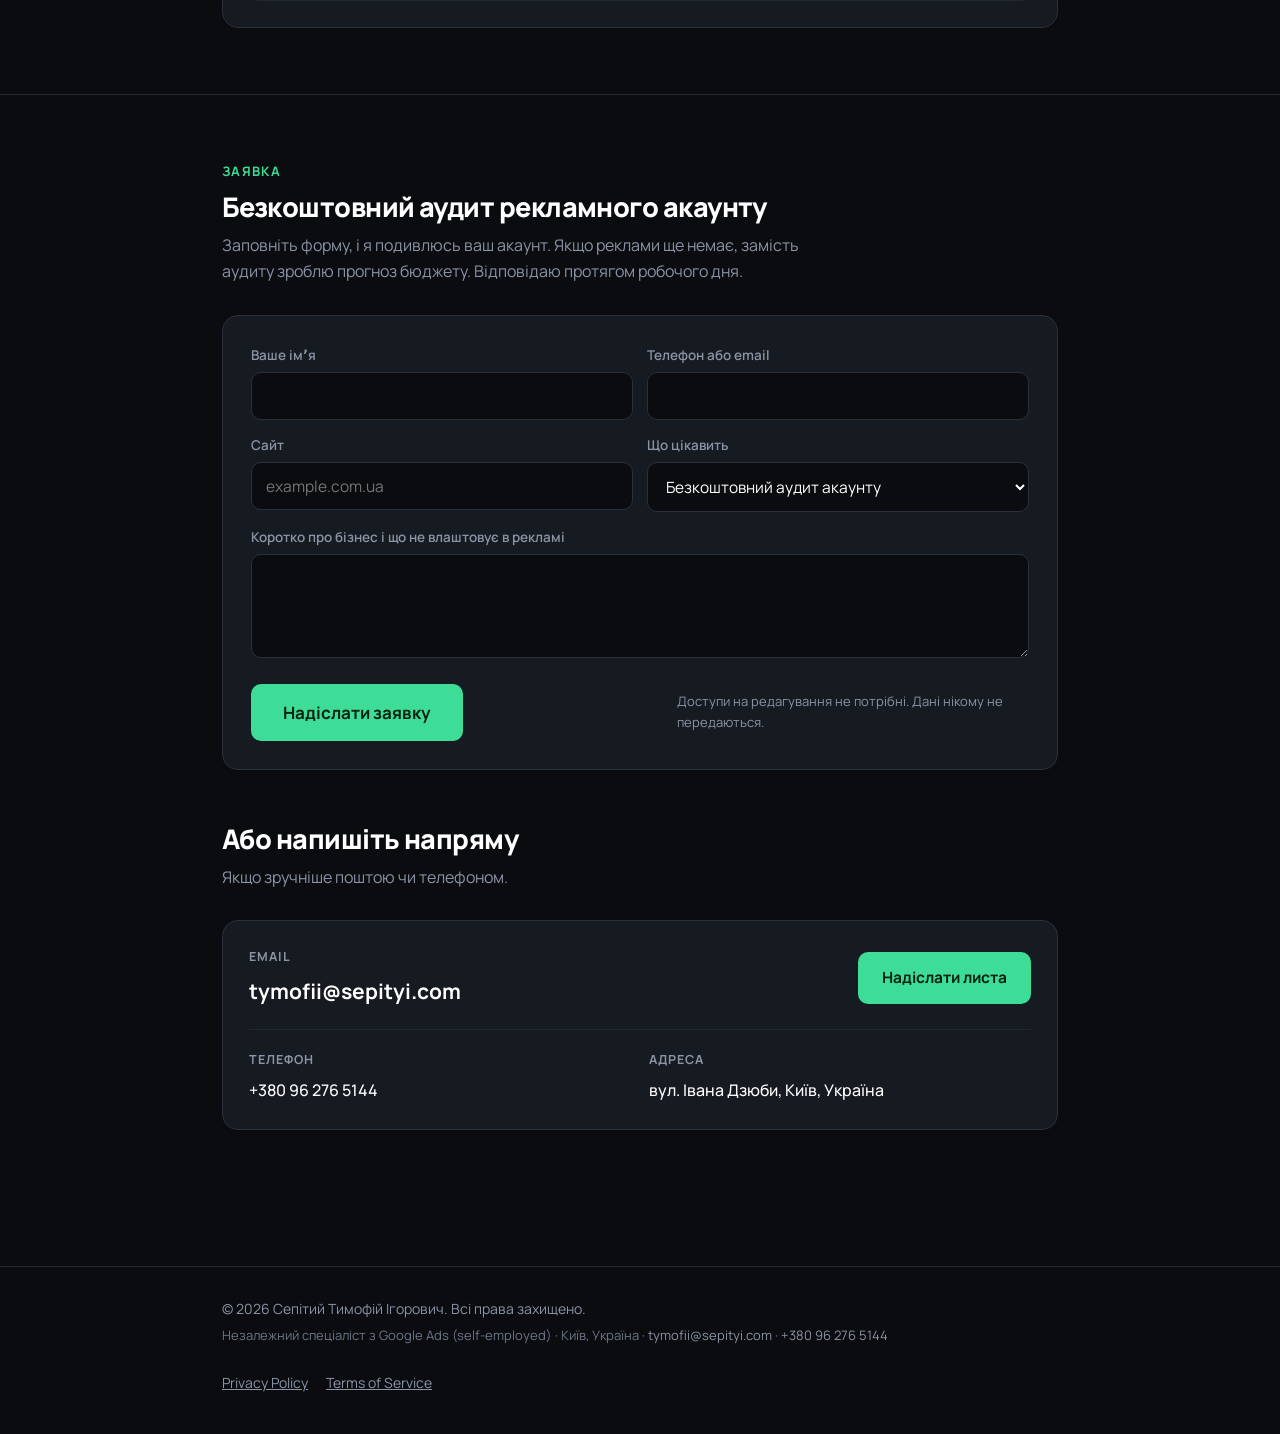
==== commit bd0a13df: "Док із соцмережами і кнопка «нагору» - Плаваючий блок у правому нижньому куті на обох сторінках - По" ====
--- a/index.html
+++ b/index.html
@@ -301,6 +301,32 @@
   .q{flex-direction:column;align-items:flex-start;gap:9px}
   .case,.card,.api,.contact,.quote{padding:20px}
   h2{font-size:24px}
+}
+
+/* ── док: соцмережі + нагору ────────────────── */
+.dock{position:fixed;right:20px;bottom:20px;z-index:60;
+  display:flex;flex-direction:column;gap:10px;align-items:center}
+.dock-btn{width:46px;height:46px;border-radius:50%;display:grid;place-items:center;
+  background:var(--card);border:1px solid var(--line);color:var(--ink-2);
+  cursor:pointer;padding:0;
+  box-shadow:0 8px 24px -10px rgba(0,0,0,.8);
+  transition:color .18s ease,border-color .18s ease,transform .18s ease,background .18s ease}
+.dock-btn:hover{color:#06210F;background:var(--mint);border-color:var(--mint);
+  transform:translateY(-2px);text-decoration:none}
+.dock-btn svg{width:20px;height:20px;display:block}
+.dock-sep{width:26px;height:1px;background:var(--line);margin:2px 0}
+.dock-top{opacity:0;visibility:hidden;transform:translateY(8px);
+  transition:opacity .25s ease,visibility .25s ease,transform .25s ease,
+             color .18s ease,border-color .18s ease,background .18s ease}
+.dock-top.on{opacity:1;visibility:visible;transform:none}
+@media (max-width:620px){
+  .dock{right:14px;bottom:14px;gap:8px}
+  .dock-btn{width:42px;height:42px}
+  .dock-btn svg{width:18px;height:18px}
+}
+@media (prefers-reduced-motion:reduce){
+  .dock-btn:hover{transform:none}
+  .dock-top{transition:opacity .01s}
 }
 </style>
 </head>
@@ -774,5 +800,47 @@
 });
 </script>
 
+
+<!-- док: звʼязок і повернення нагору -->
+<div class="dock" role="complementary" aria-label="Швидкий звʼязок">
+  <a class="dock-btn" href="mailto:tymofii@sepityi.com" aria-label="Написати на пошту" title="tymofii@sepityi.com">
+    <svg viewBox="0 0 24 24" fill="none" stroke="currentColor" stroke-width="1.9"
+         stroke-linecap="round" stroke-linejoin="round" aria-hidden="true">
+      <rect x="2.5" y="4.5" width="19" height="15" rx="2.5"/>
+      <path d="M3 7l8.2 6a1.4 1.4 0 0 0 1.6 0L21 7"/>
+    </svg>
+  </a>
+  <a class="dock-btn" href="https://t.me/t1seP" target="_blank" rel="noopener"
+     aria-label="Написати в Telegram" title="Telegram @t1seP">
+    <svg viewBox="0 0 24 24" fill="currentColor" aria-hidden="true">
+      <path d="M21.7 3.4 2.9 10.6c-1.1.4-1.1 1.1-.2 1.4l4.8 1.5 1.8 5.6c.2.6.4.8.9.8.4 0 .6-.2.9-.5l2.3-2.2 4.7 3.5c.9.5 1.5.2 1.7-.8l3.1-14.6c.3-1.2-.5-1.8-1.2-1.5zM8.9 13.9l10-6.3c.5-.3.9-.1.6.2l-8.6 7.8-.3 3.6-1.7-5.3z"/>
+    </svg>
+  </a>
+  <span class="dock-sep" aria-hidden="true"></span>
+  <button class="dock-btn dock-top" id="to-top" type="button" aria-label="Нагору" title="Нагору">
+    <svg viewBox="0 0 24 24" fill="none" stroke="currentColor" stroke-width="2.2"
+         stroke-linecap="round" stroke-linejoin="round" aria-hidden="true">
+      <path d="M12 19V5M5.5 11.5 12 5l6.5 6.5"/>
+    </svg>
+  </button>
+</div>
+
+<script>
+// кнопка «нагору»: зʼявляється після першого екрана
+(function(){
+  var btn = document.getElementById('to-top');
+  if (!btn) return;
+  function check(){
+    if (window.scrollY > 420) btn.classList.add('on');
+    else btn.classList.remove('on');
+  }
+  window.addEventListener('scroll', check, {passive: true});
+  check();
+  btn.addEventListener('click', function(){
+    var m = window.matchMedia('(prefers-reduced-motion: reduce)').matches;
+    window.scrollTo({top: 0, behavior: m ? 'auto' : 'smooth'});
+  });
+})();
+</script>
 </body>
 </html>
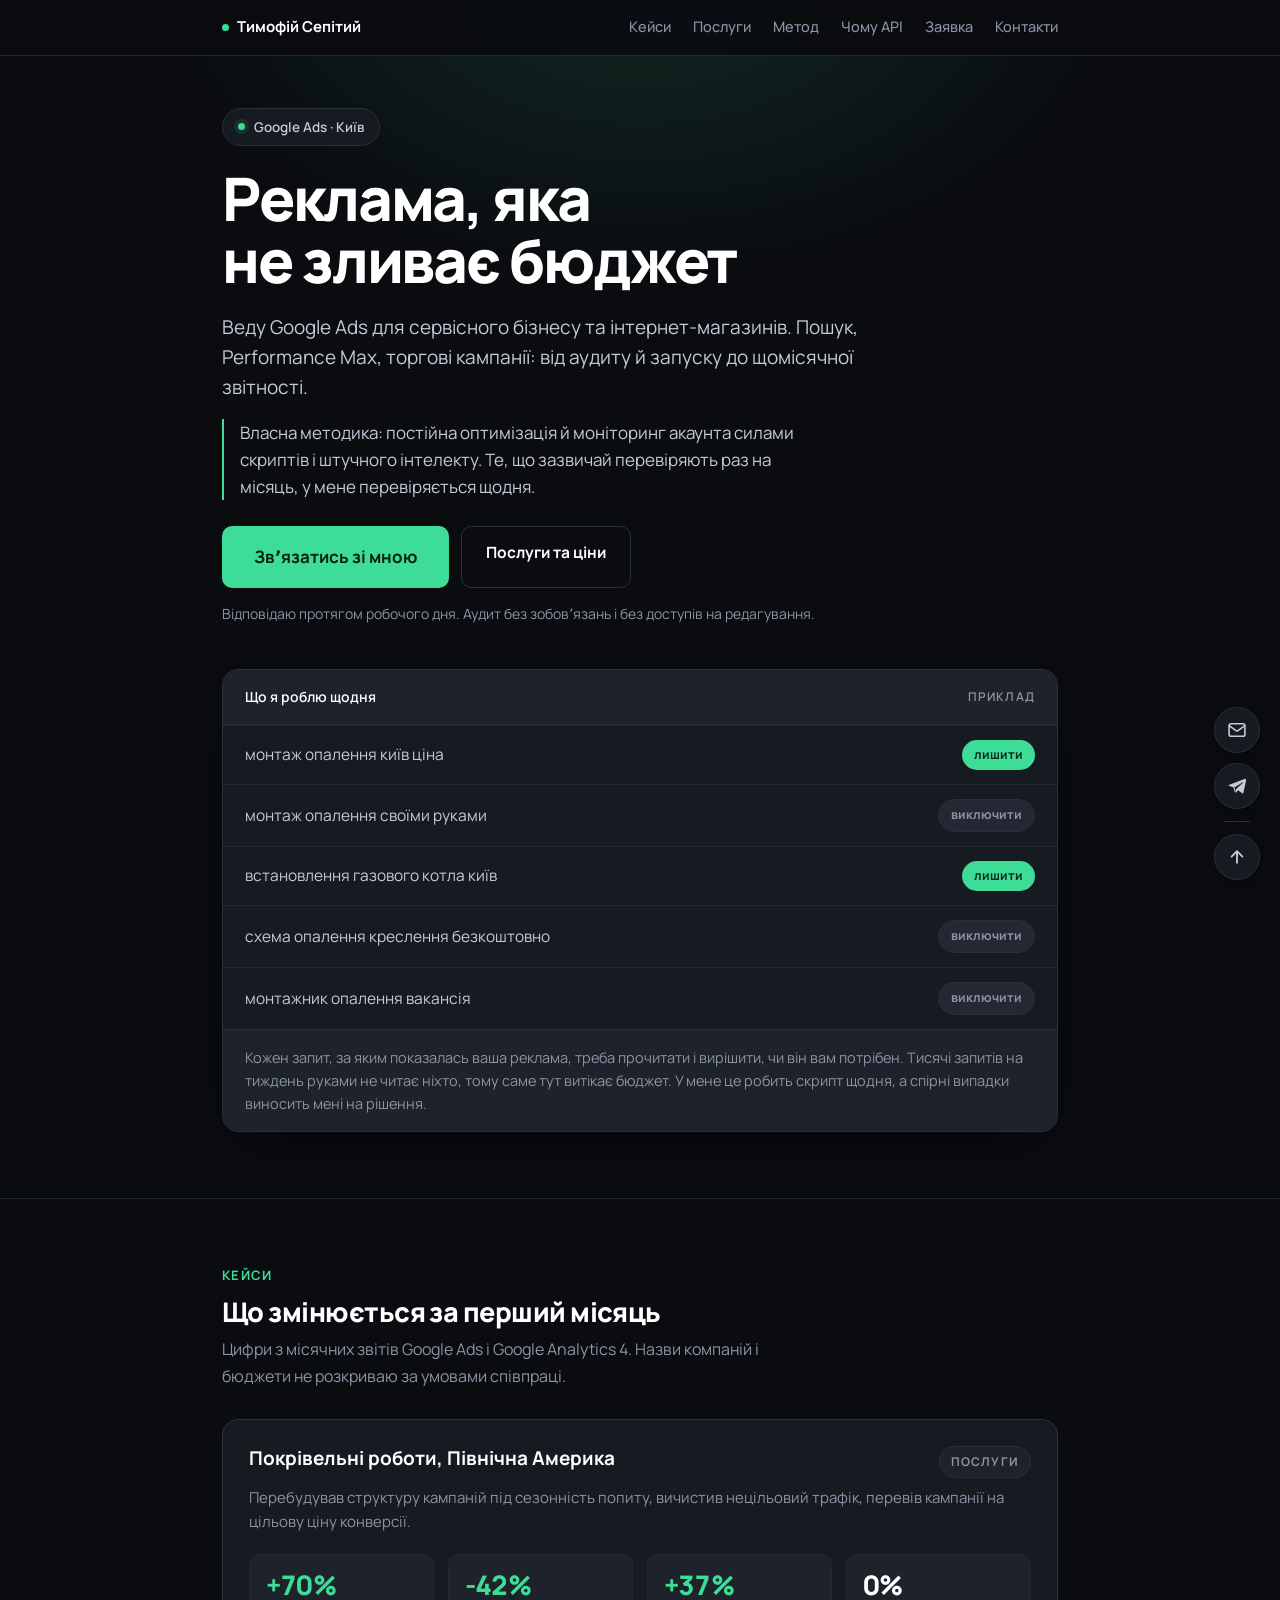
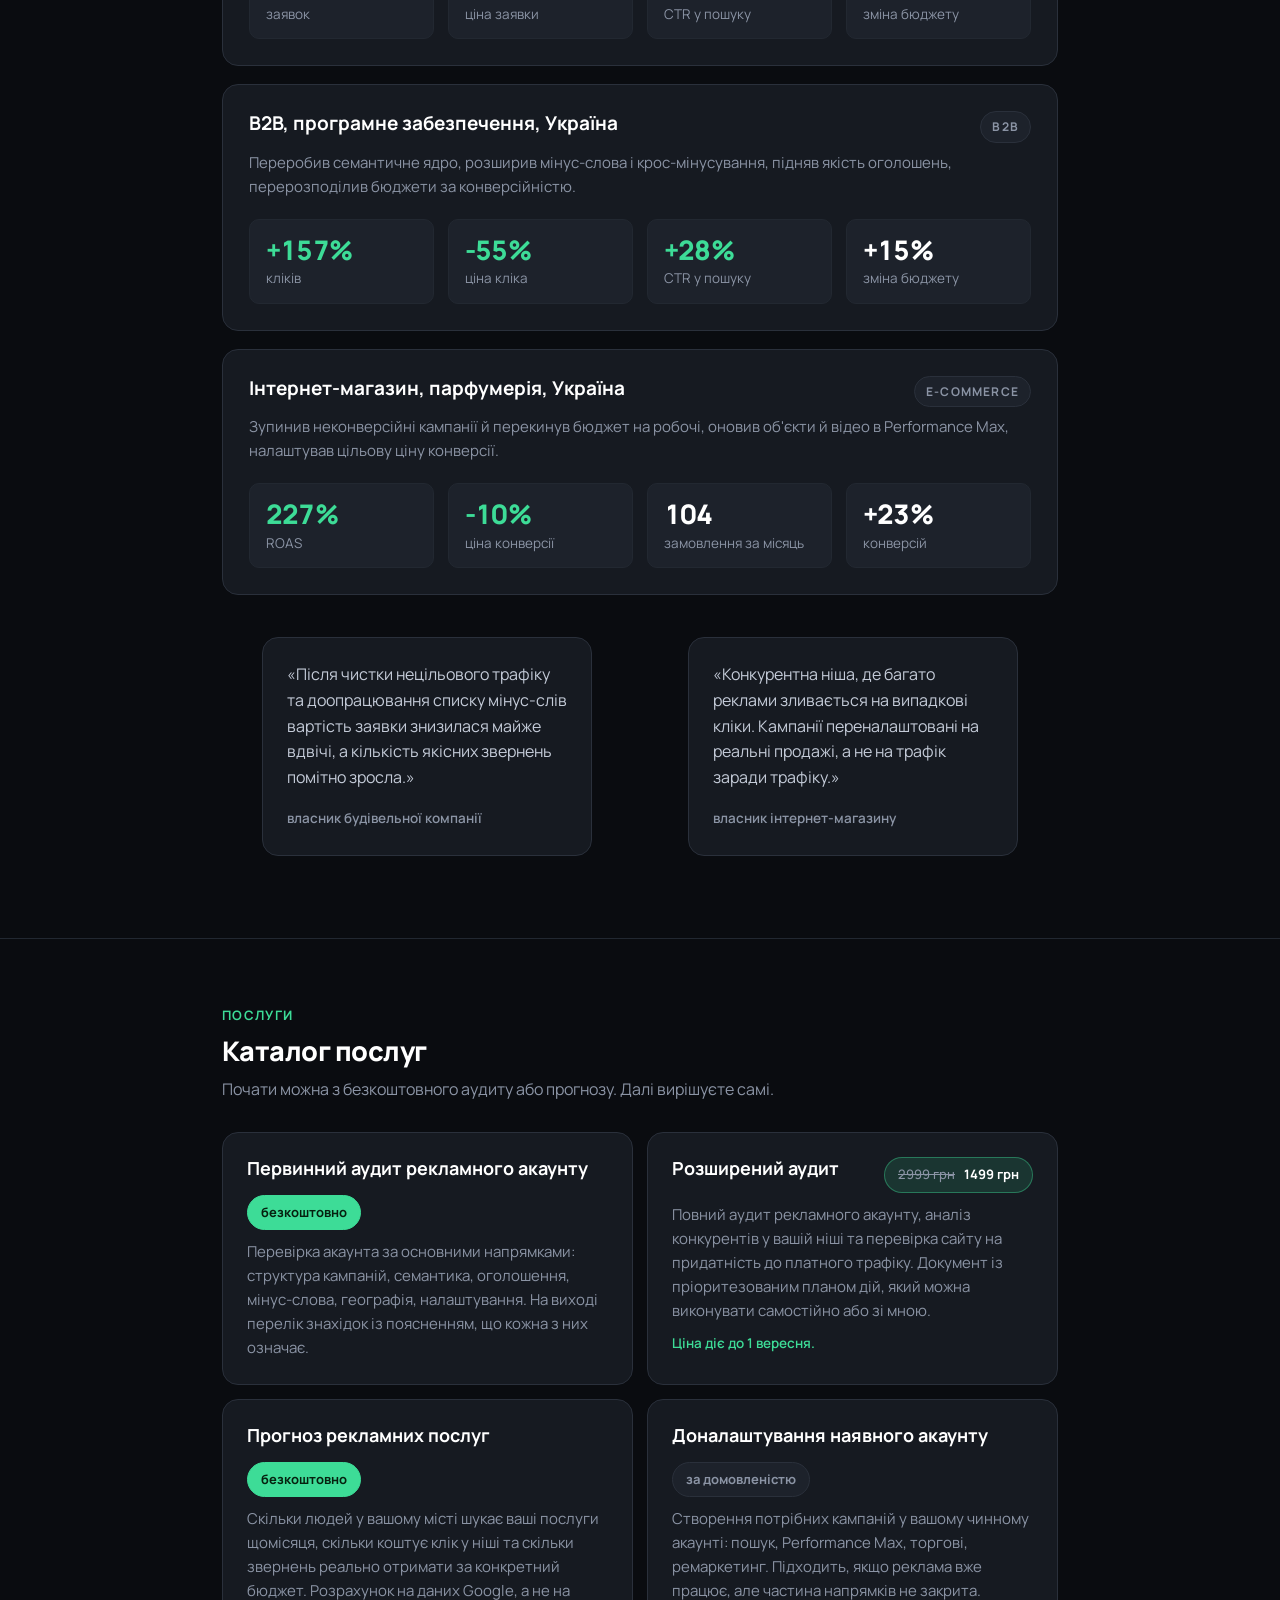
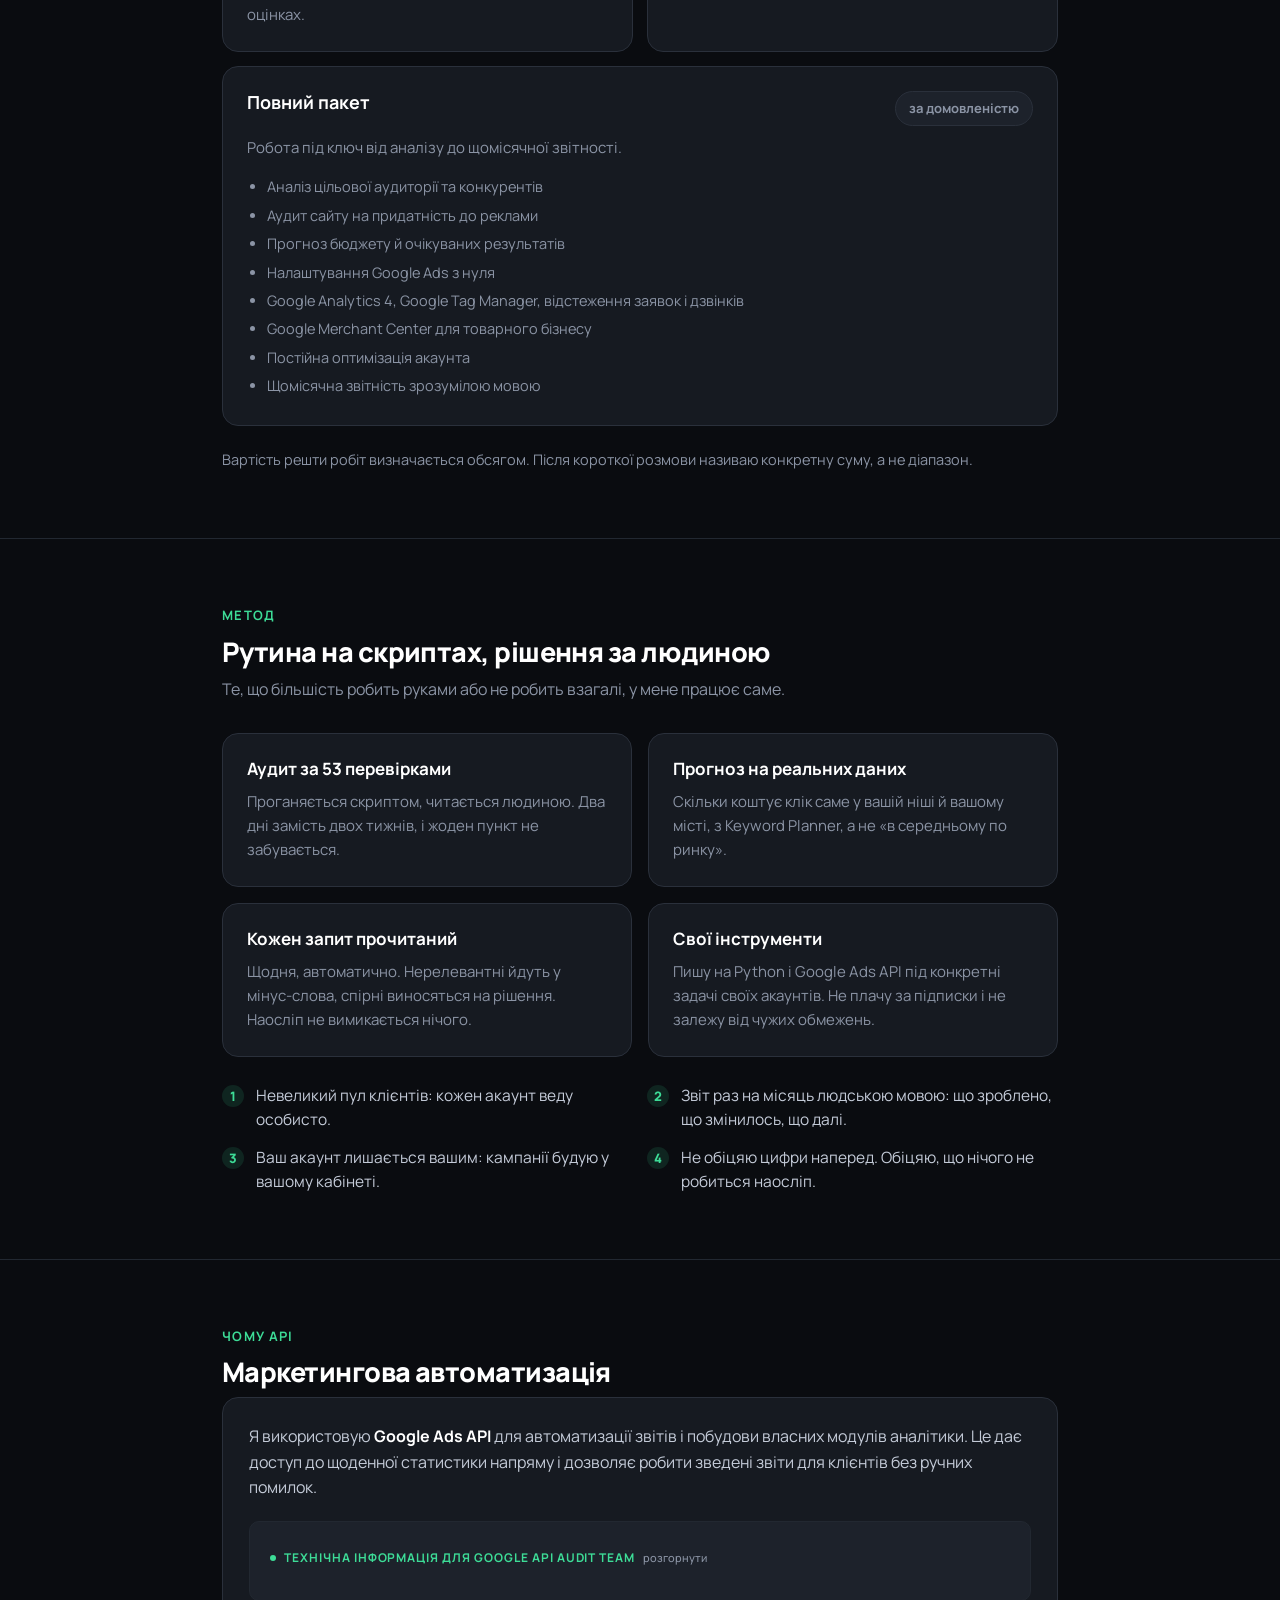
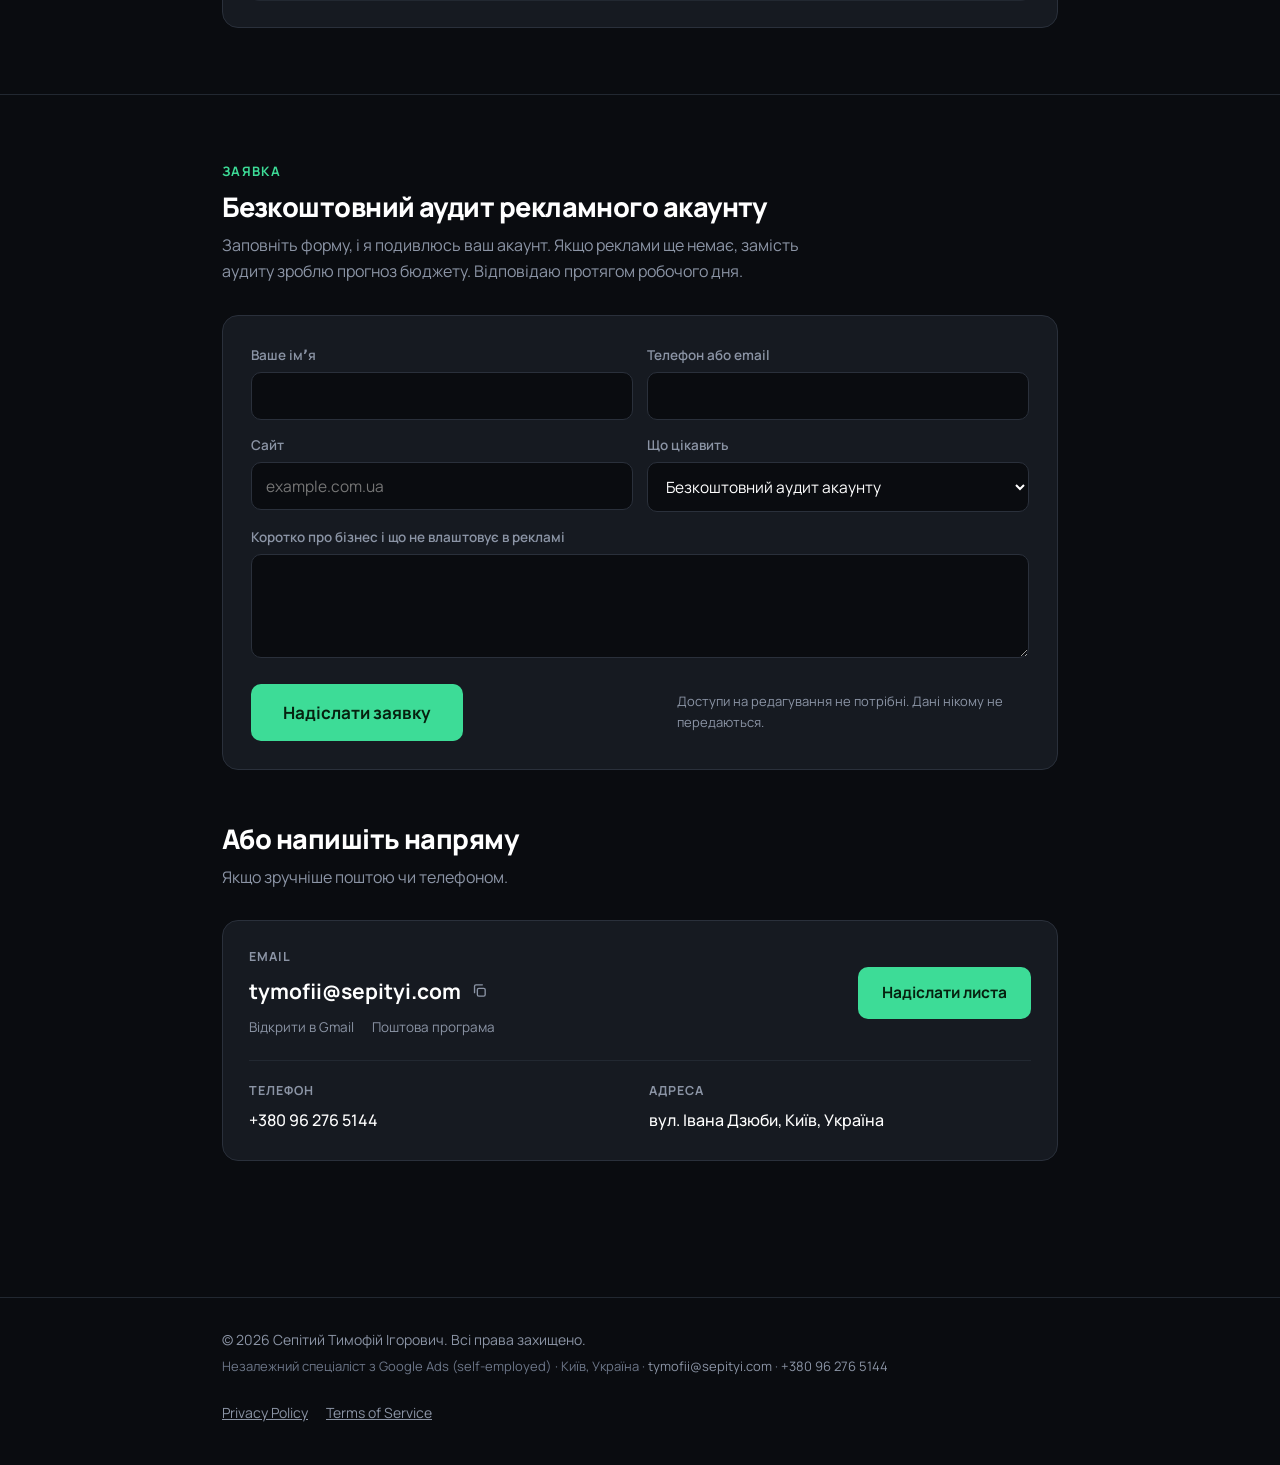
==== commit a673b930: "Пошта копіюється по кліку, mailto більше не єдиний шлях Проблема: mailto: працює лише коли в системі" ====
--- a/index.html
+++ b/index.html
@@ -328,6 +328,23 @@
   .dock-btn:hover{transform:none}
   .dock-top{transition:opacity .01s}
 }
+
+/* ── копіювання пошти ──────────────────────── */
+.mail-btn{display:inline-flex;align-items:center;gap:10px;background:none;border:0;
+  padding:0;font:inherit;cursor:pointer;color:var(--ink);font-size:21px;font-weight:700;
+  word-break:break-all;text-align:left;transition:color .18s ease}
+.mail-btn:hover{color:var(--mint)}
+.mail-btn svg{width:17px;height:17px;flex:none;color:var(--ink-3);transition:color .18s ease}
+.mail-btn:hover svg{color:var(--mint)}
+.mail-alt{display:flex;gap:18px;flex-wrap:wrap;margin-top:8px;font-size:13.5px}
+.mail-alt a{color:var(--ink-3);border-bottom:1px solid transparent}
+.mail-alt a:hover{color:var(--mint);border-bottom-color:var(--mint);text-decoration:none}
+.toast{position:fixed;left:50%;bottom:28px;transform:translate(-50%,14px);z-index:90;
+  background:var(--mint);color:#06210F;font-weight:700;font-size:15px;
+  padding:12px 22px;border-radius:99px;box-shadow:0 12px 30px -12px rgba(0,0,0,.9);
+  opacity:0;visibility:hidden;transition:opacity .22s ease,transform .22s ease,visibility .22s}
+.toast.on{opacity:1;visibility:visible;transform:translate(-50%,0)}
+@media (prefers-reduced-motion:reduce){.toast{transition:opacity .01s}}
 </style>
 </head>
 <body>
@@ -667,7 +684,11 @@
         <div class="contact-top">
           <div>
             <span class="lab-s">Email</span>
-            <a class="mail" href="mailto:tymofii@sepityi.com">tymofii@sepityi.com</a>
+            <button class="mail-btn" type="button" data-copy="tymofii@sepityi.com" aria-label="Скопіювати адресу пошти" title="Натисніть, щоб скопіювати">tymofii@sepityi.com<svg viewBox="0 0 24 24" fill="none" stroke="currentColor" stroke-width="1.9" stroke-linecap="round" stroke-linejoin="round" aria-hidden="true"><rect x="9" y="9" width="11" height="11" rx="2"/><path d="M5 15V6a2 2 0 0 1 2-2h9"/></svg></button>
+            <div class="mail-alt">
+              <a href="https://mail.google.com/mail/?view=cm&fs=1&to=tymofii@sepityi.com&su=%D0%97%D0%B0%D0%BF%D0%B8%D1%82%20%D0%BF%D1%80%D0%BE%20Google%20Ads" target="_blank" rel="noopener">Відкрити в Gmail</a>
+              <a href="mailto:tymofii@sepityi.com">Поштова програма</a>
+            </div>
           </div>
           <a class="btn" href="mailto:tymofii@sepityi.com">Надіслати листа</a>
         </div>
@@ -803,13 +824,13 @@
 
 <!-- док: звʼязок і повернення нагору -->
 <div class="dock" role="complementary" aria-label="Швидкий звʼязок">
-  <a class="dock-btn" href="mailto:tymofii@sepityi.com" aria-label="Написати на пошту" title="tymofii@sepityi.com">
+  <button class="dock-btn" type="button" data-copy="tymofii@sepityi.com" aria-label="Скопіювати пошту" title="tymofii@sepityi.com — натисніть, щоб скопіювати">
     <svg viewBox="0 0 24 24" fill="none" stroke="currentColor" stroke-width="1.9"
          stroke-linecap="round" stroke-linejoin="round" aria-hidden="true">
       <rect x="2.5" y="4.5" width="19" height="15" rx="2.5"/>
       <path d="M3 7l8.2 6a1.4 1.4 0 0 0 1.6 0L21 7"/>
     </svg>
-  </a>
+  </button>
   <a class="dock-btn" href="https://t.me/t1seP" target="_blank" rel="noopener"
      aria-label="Написати в Telegram" title="Telegram @t1seP">
     <svg viewBox="0 0 24 24" fill="currentColor" aria-hidden="true">
@@ -842,5 +863,42 @@
   });
 })();
 </script>
+<div class="toast" id="toast" role="status" aria-live="polite"></div>
+<script>
+// пошта: клік копіює адресу. mailto працює не в усіх,
+// бо вимагає призначеної поштової програми в системі.
+(function(){
+  var toast = document.getElementById('toast');
+  function show(text){
+    if (!toast) return;
+    toast.textContent = text;
+    toast.classList.add('on');
+    clearTimeout(toast._t);
+    toast._t = setTimeout(function(){ toast.classList.remove('on'); }, 2200);
+  }
+  document.querySelectorAll('[data-copy]').forEach(function(el){
+    el.addEventListener('click', function(){
+      var val = el.getAttribute('data-copy');
+      function fallback(){
+        var i = document.createElement('input');
+        i.value = val; document.body.appendChild(i);
+        i.select(); try { document.execCommand('copy'); } catch(e){}
+        document.body.removeChild(i);
+      }
+      // Підтвердження показуємо одразу, не чекаючи на буфер обміну:
+      // navigator.clipboard може зависнути без відповіді, якщо доступ
+      // до буфера не дозволений, і тоді людина не бачить жодної реакції.
+      show('Скопійовано: ' + val);
+      try {
+        if (navigator.clipboard && window.isSecureContext) {
+          navigator.clipboard.writeText(val).catch(fallback);
+        } else {
+          fallback();
+        }
+      } catch (e) { fallback(); }
+    });
+  });
+})();
+</script>
 </body>
 </html>
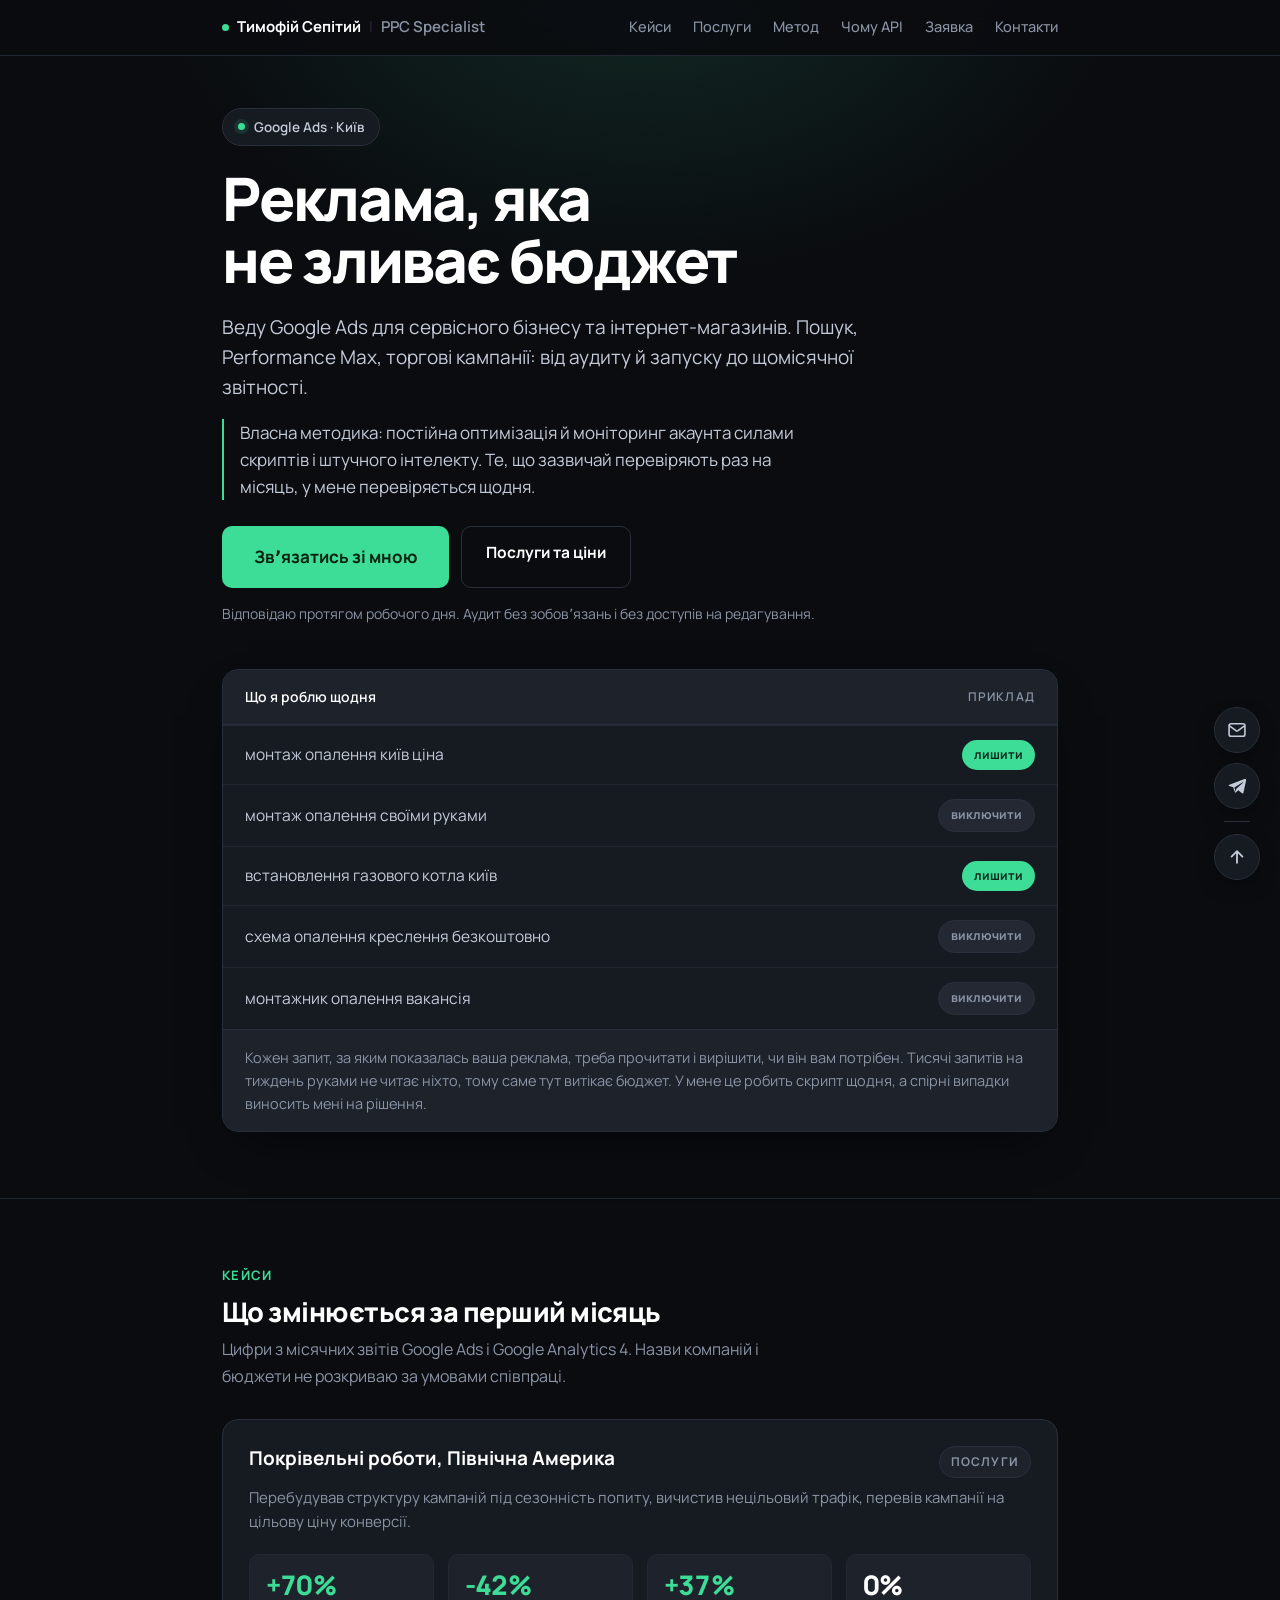
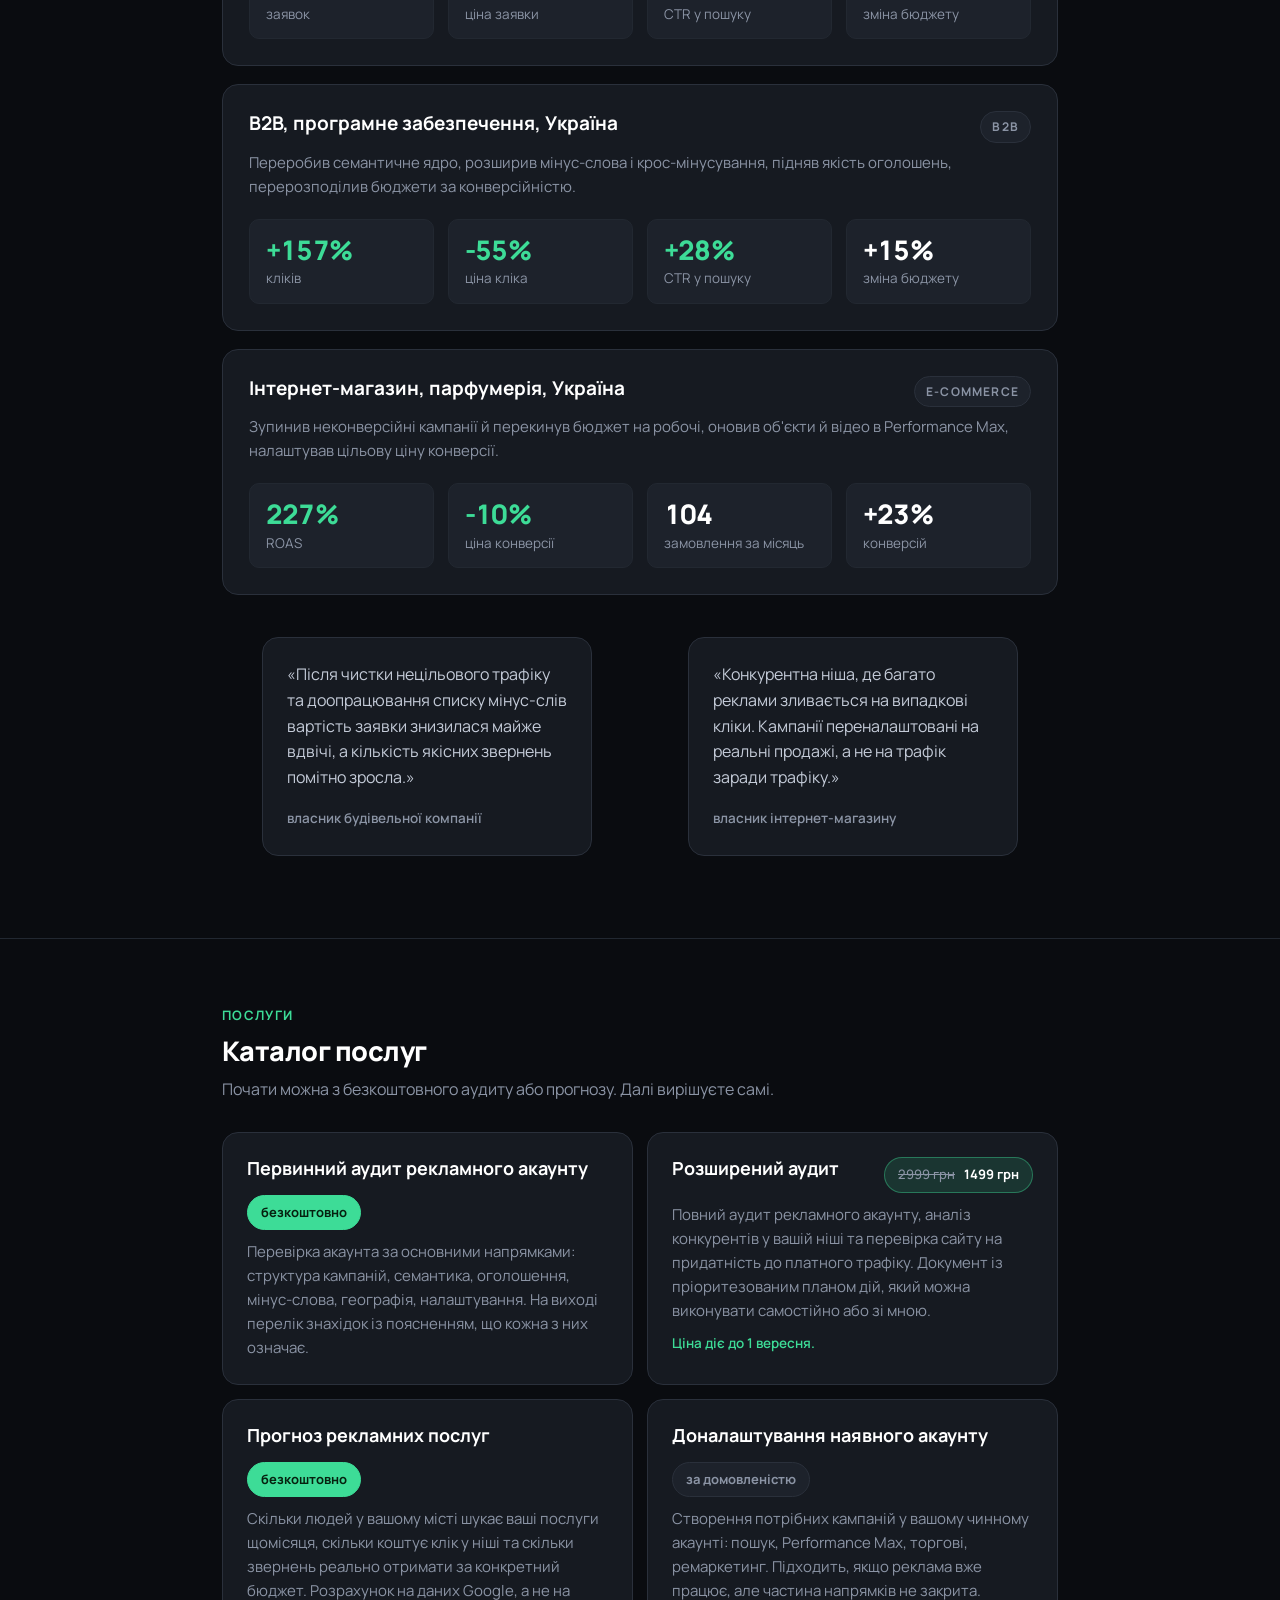
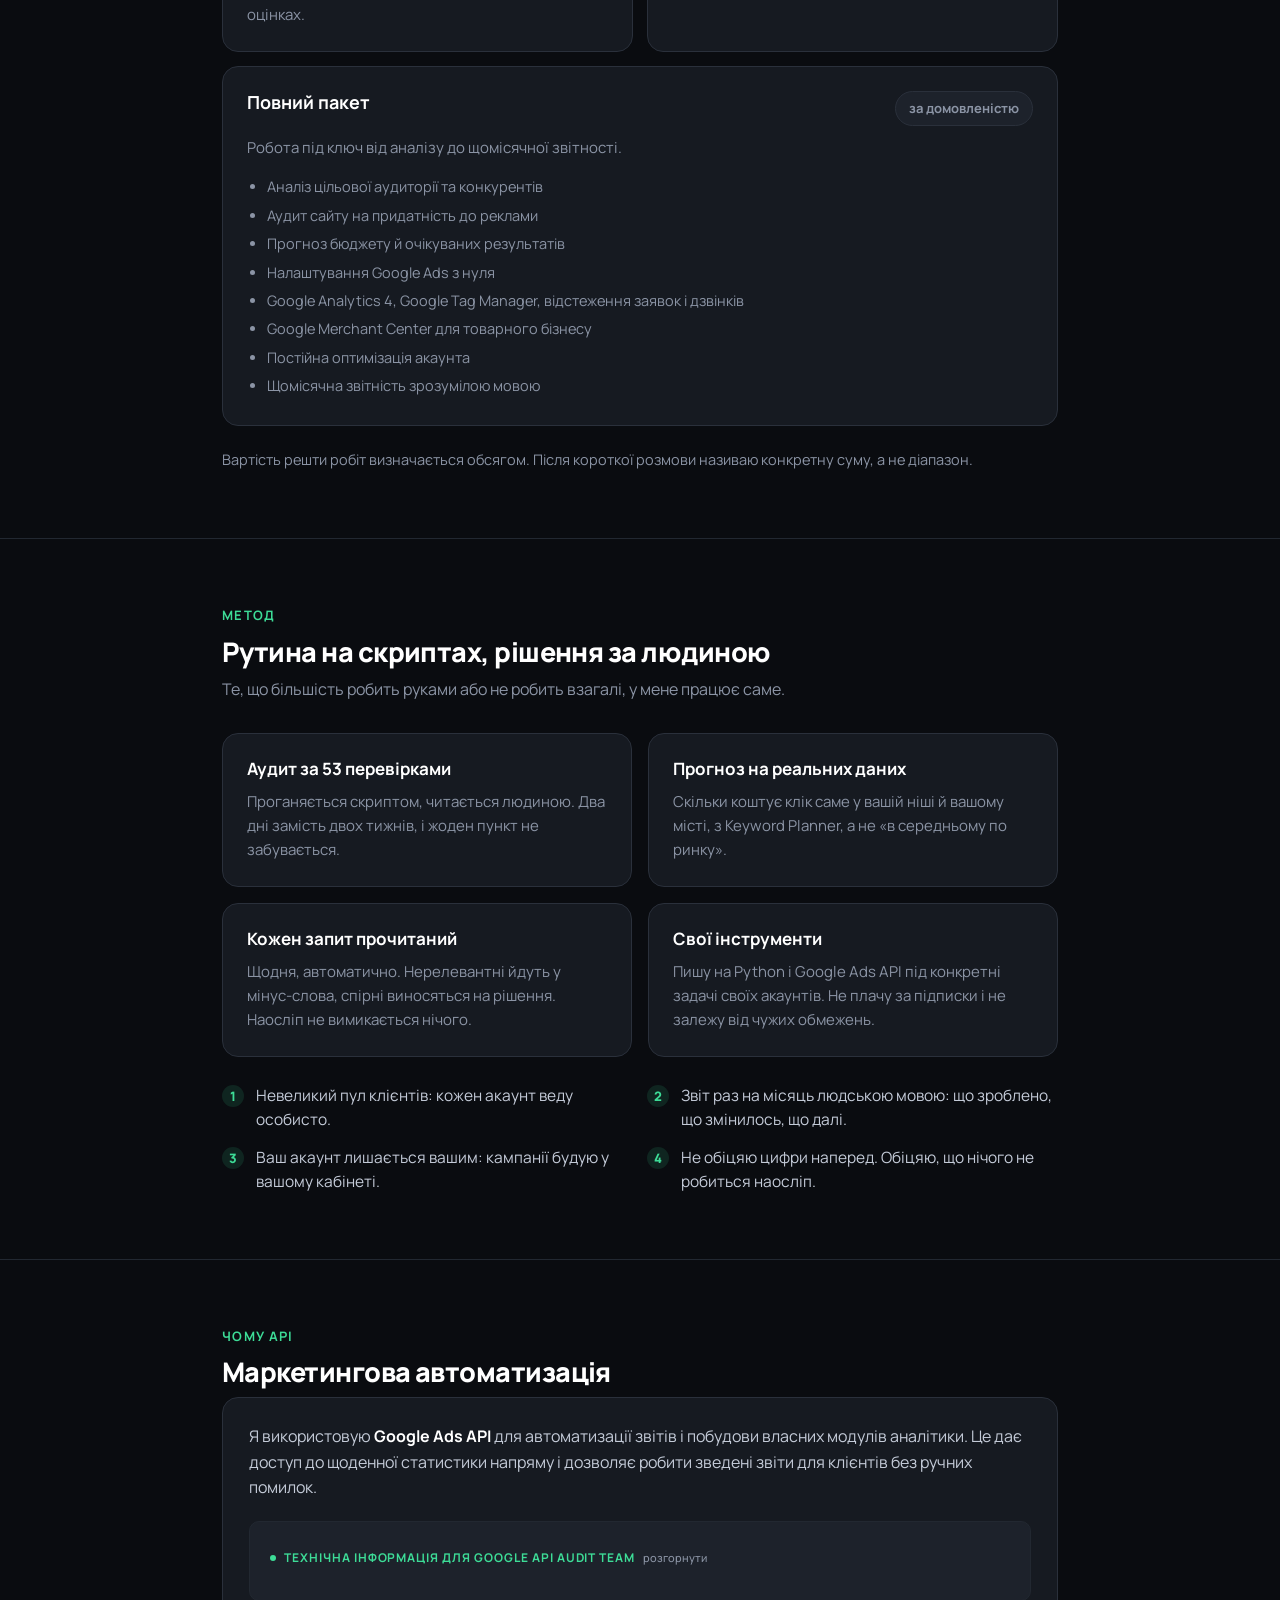
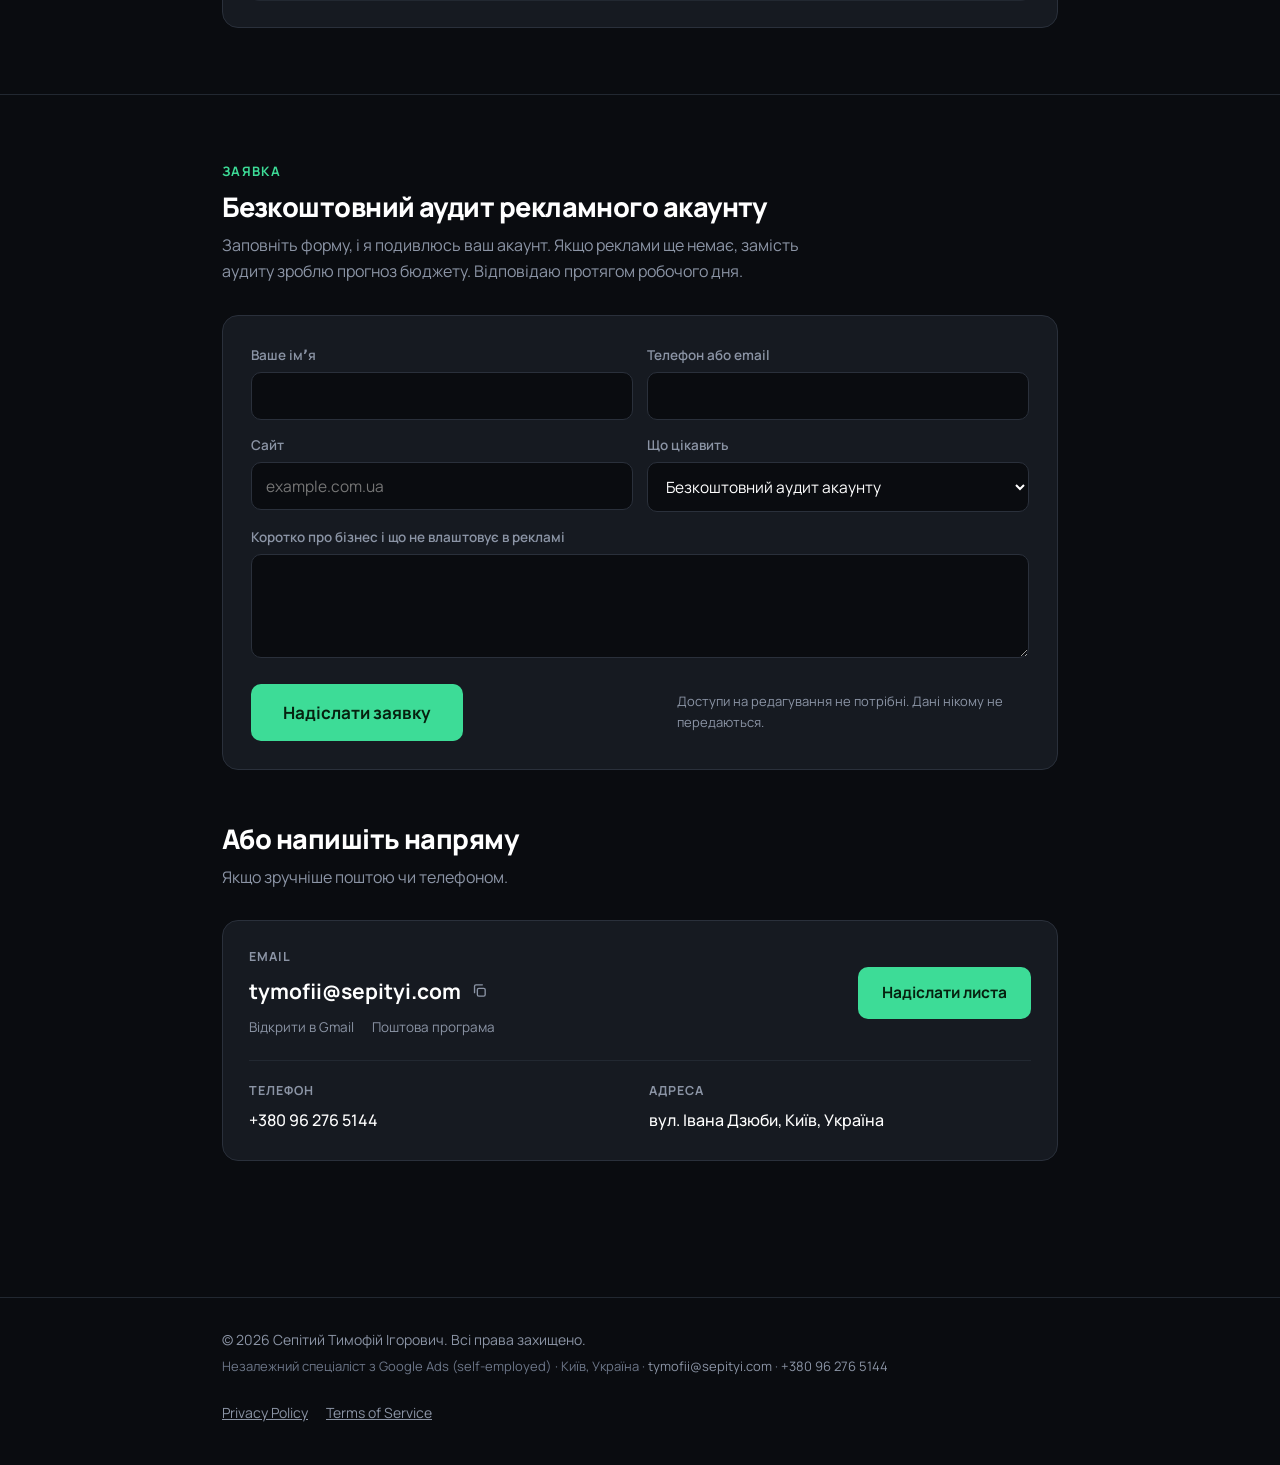
==== commit 6f7a05eb: "Бренд у шапці: посилання на головну + приставка PPC Specialist - Було текстом, стало посиланням на «" ====
--- a/index.html
+++ b/index.html
@@ -67,7 +67,11 @@
   backdrop-filter:blur(12px);border-bottom:1px solid var(--line-2)}
 .head .wrap{display:flex;align-items:center;justify-content:space-between;
   gap:16px;padding-top:15px;padding-bottom:15px}
-.brand{font-size:15px;font-weight:700;color:var(--ink)}
+.brand{display:inline-flex;align-items:center;font-size:15px;font-weight:700;
+  color:var(--ink);white-space:nowrap;transition:opacity .18s ease}
+.brand:hover{opacity:.75;text-decoration:none}
+.brand span{margin:0 8px;color:var(--line);font-weight:400}
+.brand b{font-weight:600;color:var(--ink-3)}
 .brand i{display:inline-block;width:7px;height:7px;border-radius:50%;
   background:var(--mint);margin-right:8px;vertical-align:middle;font-style:normal}
 .nav{display:flex;gap:22px;font-size:14.5px;font-weight:500;flex-wrap:wrap}
@@ -297,6 +301,7 @@
   .g3,.g2,.pr,.cgrid{grid-template-columns:1fr}
   .head .wrap{flex-direction:column;align-items:flex-start;gap:11px}
   .nav{gap:16px;font-size:14px}
+  .brand span,.brand b{display:none}
   .sec{padding:50px 0}
   .q{flex-direction:column;align-items:flex-start;gap:9px}
   .case,.card,.api,.contact,.quote{padding:20px}
@@ -354,7 +359,7 @@
 
 <header class="head">
   <div class="wrap">
-    <div class="brand"><i></i>Тимофій Сепітий</div>
+    <a class="brand" href="/" aria-label="На головну сторінку"><i></i>Тимофій Сепітий<span>|</span><b>PPC Specialist</b></a>
     <nav class="nav">
       <a href="#cases">Кейси</a>
       <a href="#services">Послуги</a>
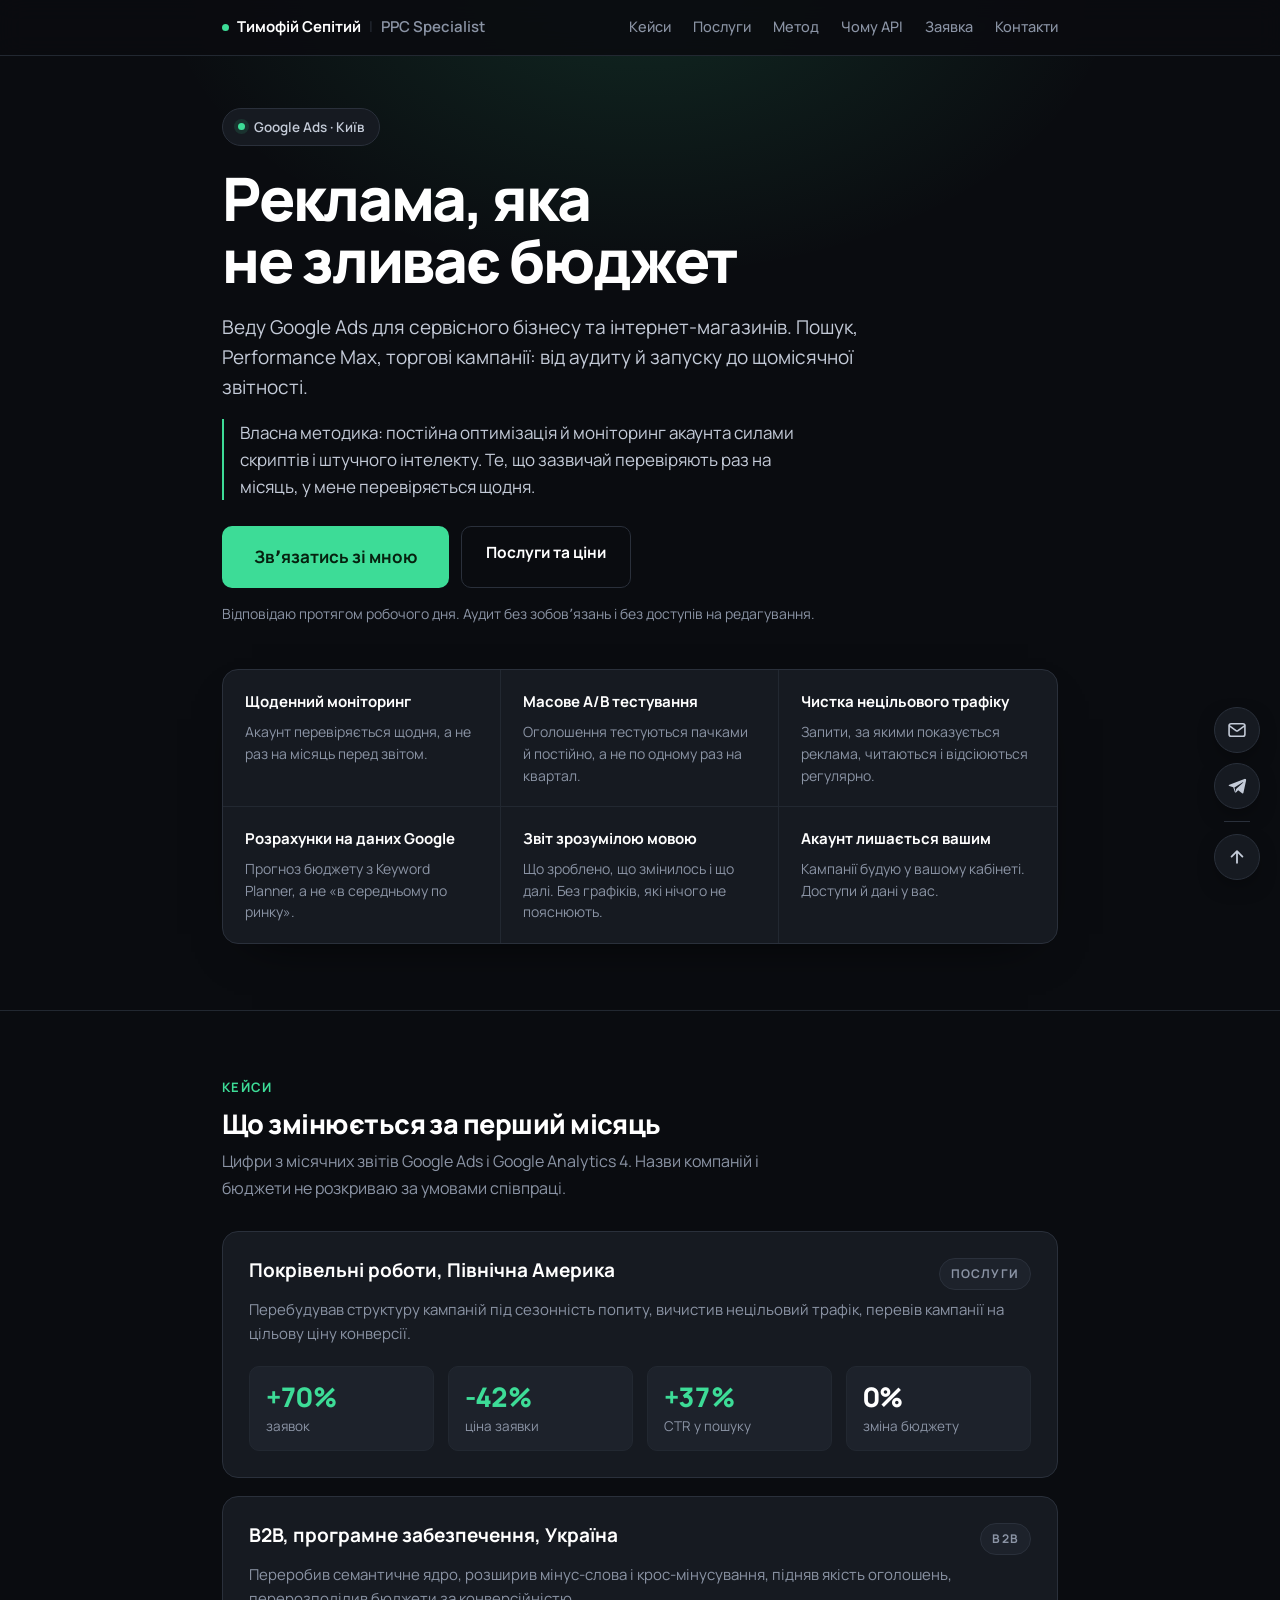
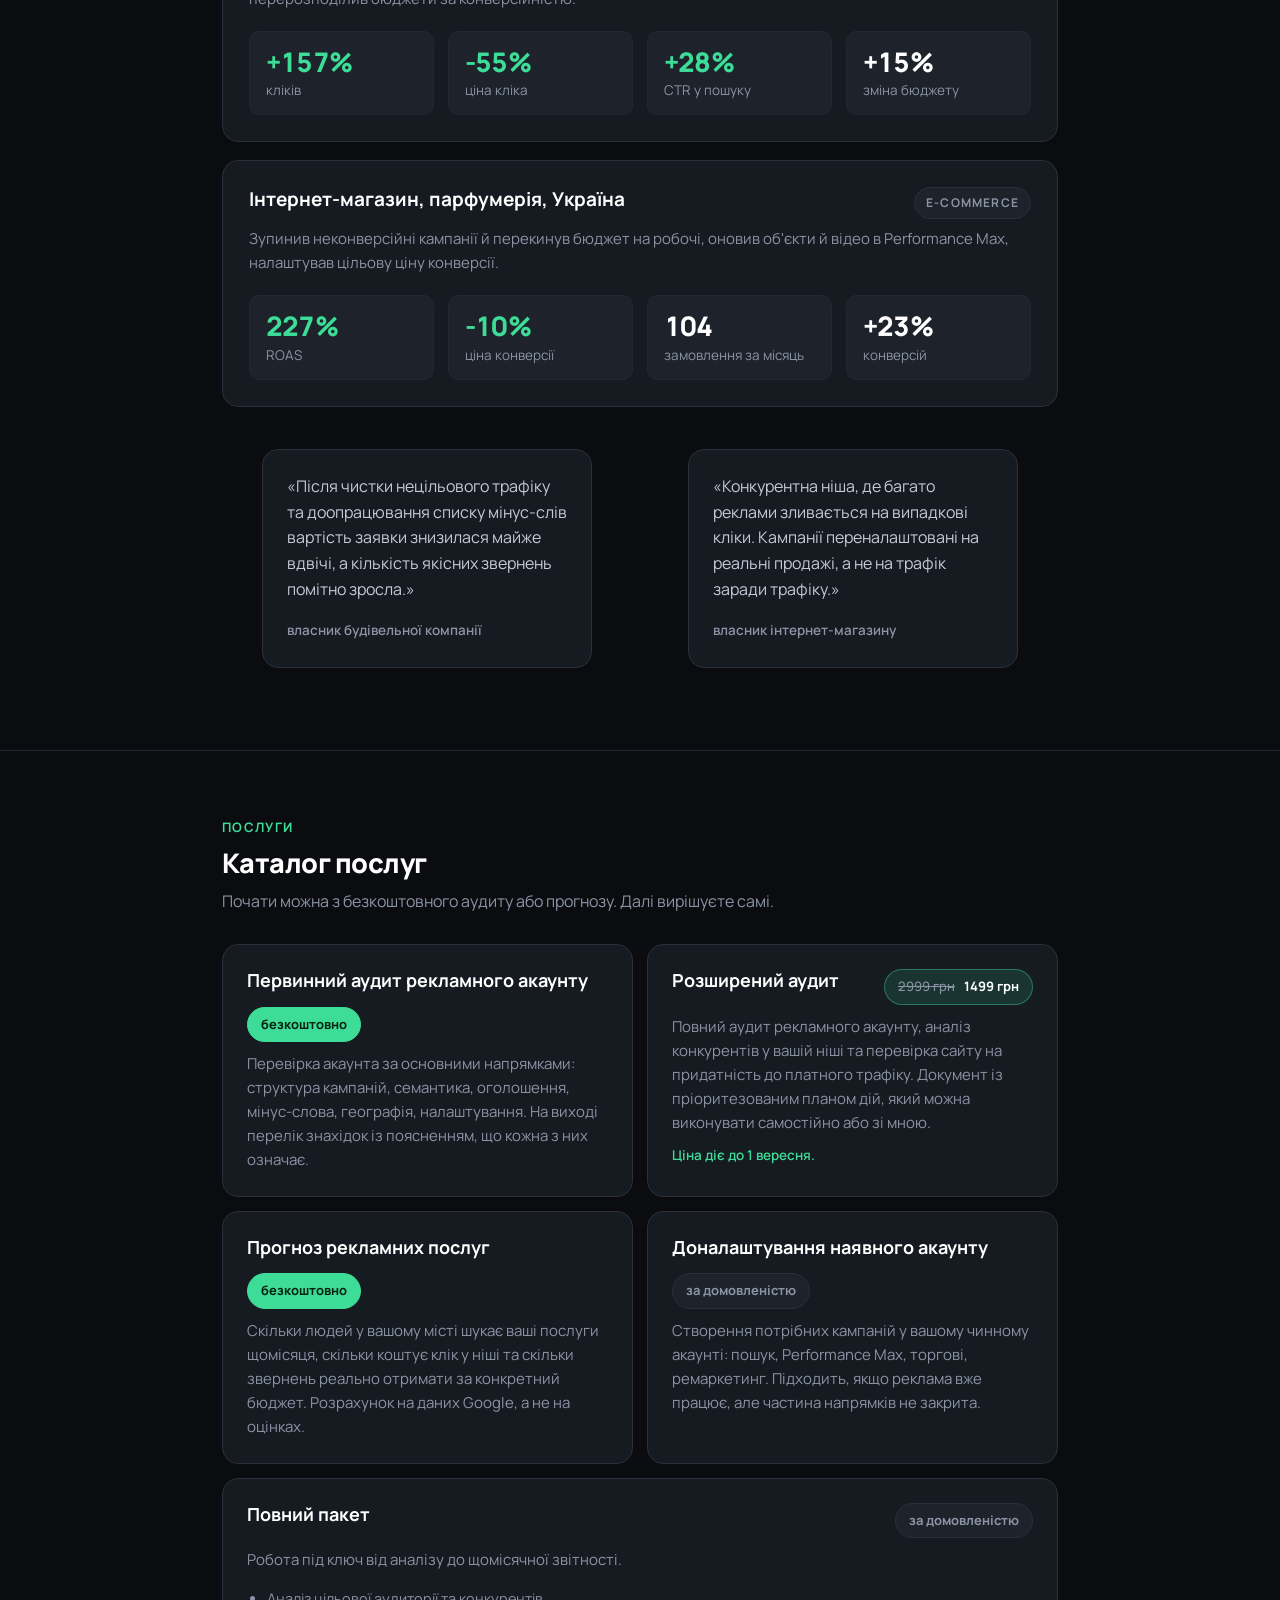
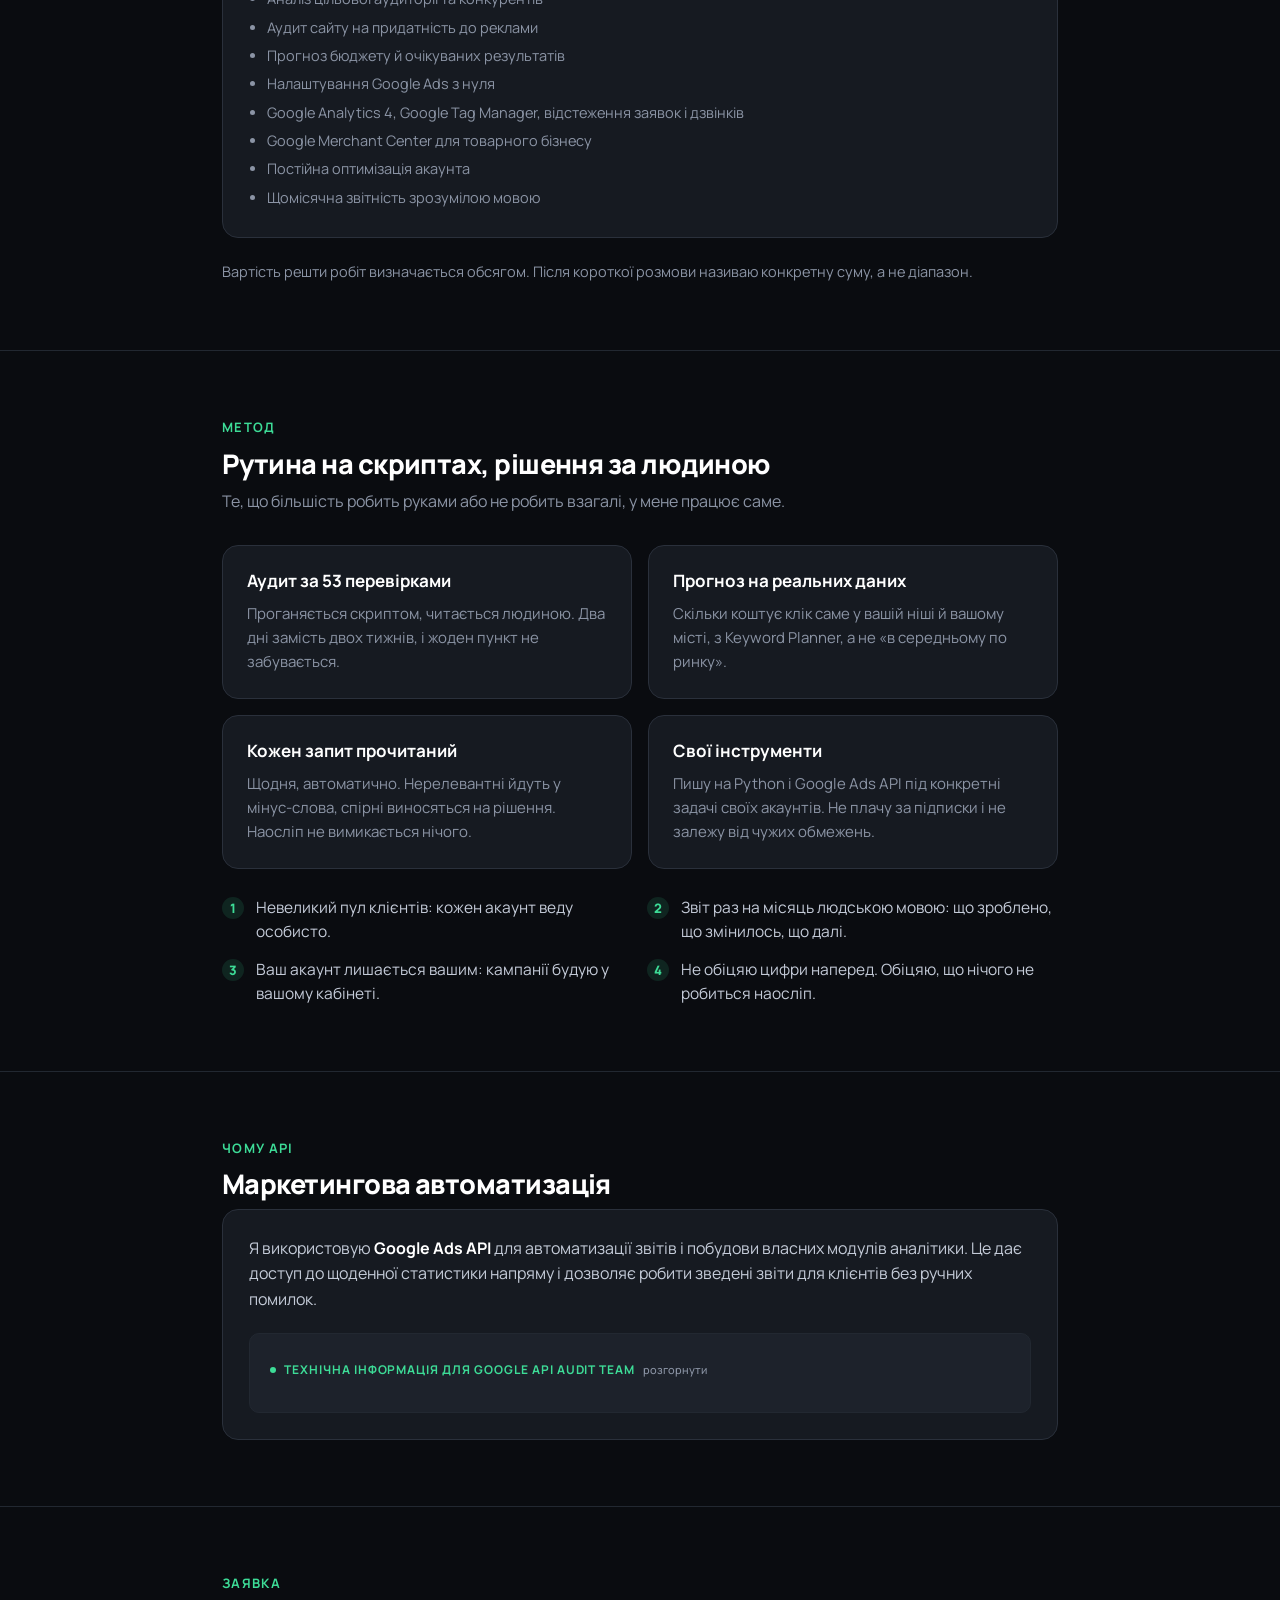
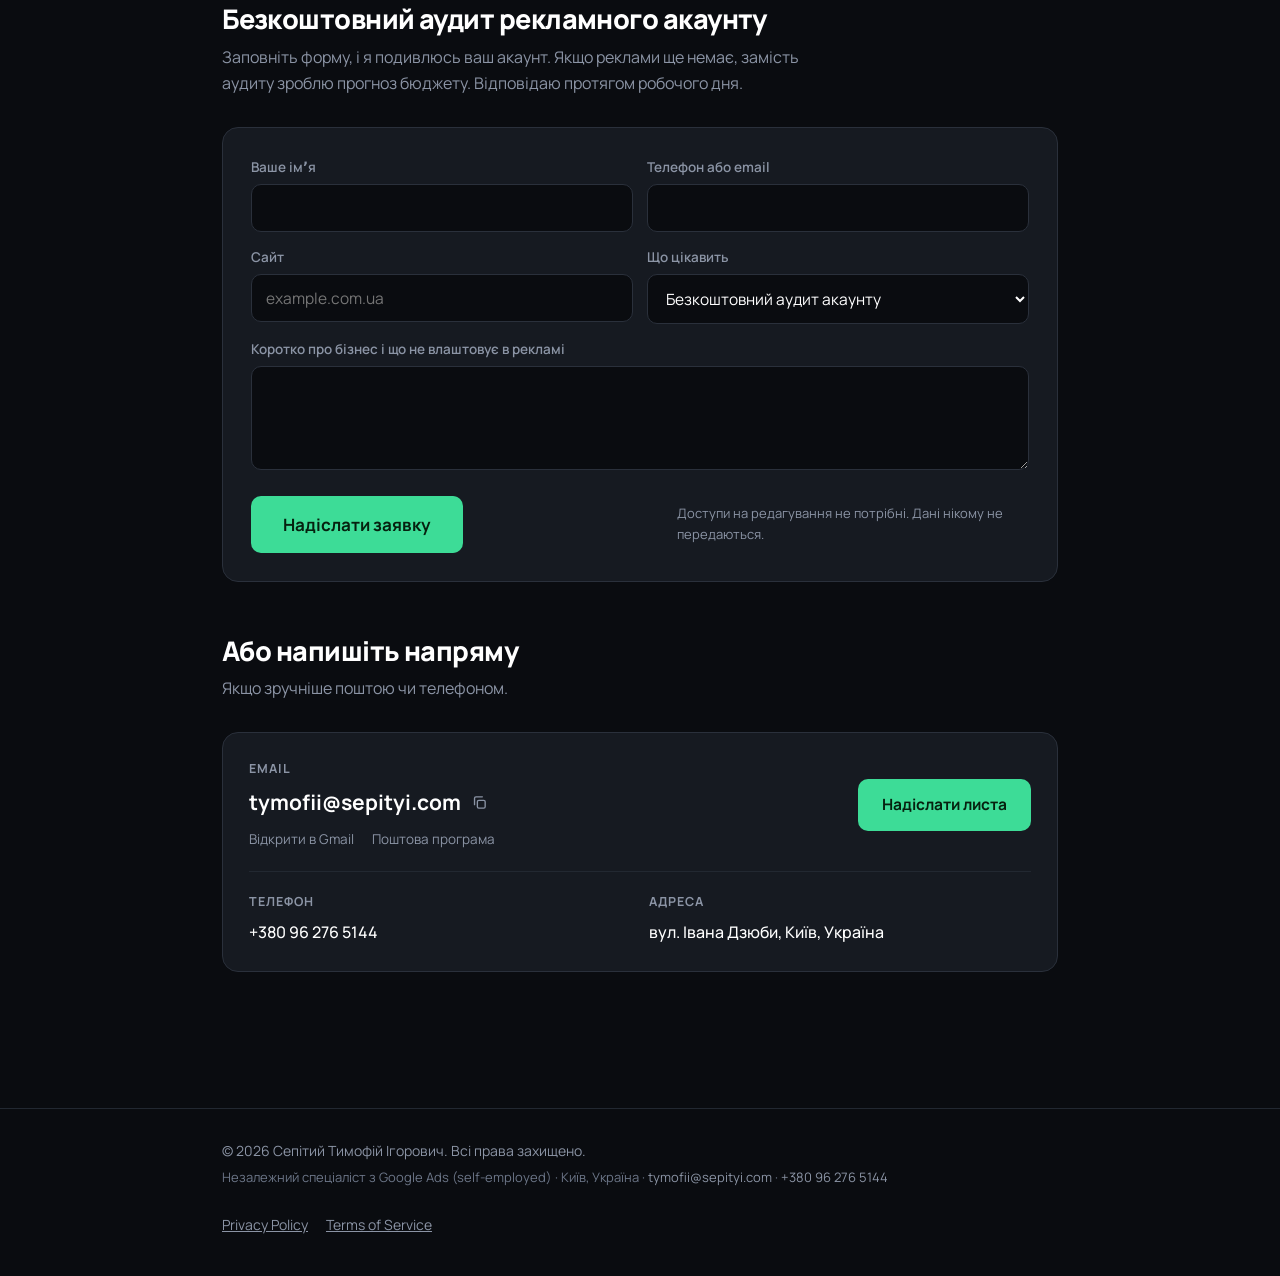
==== commit af7fac64: "Замість панелі пошукових запитів — перелік переваг Панель займала перший екран і виділяла один проце" ====
--- a/index.html
+++ b/index.html
@@ -3,8 +3,8 @@
 <head>
 <meta charset="UTF-8">
 <meta name="viewport" content="width=device-width, initial-scale=1.0">
-<title>Тимофій Сепітий | Google Ads & Маркетингові Технології</title>
-<meta name="description" content="Незалежний спеціаліст з Google Ads у Києві. Аудити акаунтів, прогнози бюджету на реальних даних, запуск і ведення пошукових, Performance Max і торгових кампаній.">
+<title>Тимофій Сепітий — спеціаліст з Google Ads у Києві</title>
+<meta name="description" content="Незалежний спеціаліст з Google Ads у Києві. Безкоштовний аудит рекламного акаунту і прогноз бюджету на реальних даних Google.">
 <meta name="theme-color" content="#0A0C10">
 <link rel="icon" href="data:image/svg+xml,%3Csvg xmlns='http://www.w3.org/2000/svg' viewBox='0 0 32 32'%3E%3Crect width='32' height='32' rx='8' fill='%230A0C10'/%3E%3Crect x='6' y='20' width='4' height='6' rx='2' fill='%23566173'/%3E%3Crect x='14' y='14' width='4' height='12' rx='2' fill='%23566173'/%3E%3Crect x='22' y='7' width='4' height='19' rx='2' fill='%233DDC97'/%3E%3C/svg%3E">
 <!-- ═══ ВИМІРЮВАННЯ ═══════════════════════════════════════════
@@ -21,6 +21,82 @@
   j.async = true; j.src = 'https://www.googletagmanager.com/gtm.js?id=' + i;
   f.parentNode.insertBefore(j, f);
 })(window, document, 'script', window.GTM_ID);
+</script>
+
+<link rel="canonical" href="https://sepityi.com/">
+<meta name="author" content="Тимофій Сепітий">
+
+<meta property="og:type" content="website">
+<meta property="og:url" content="https://sepityi.com/">
+<meta property="og:locale" content="uk_UA">
+<meta property="og:site_name" content="Тимофій Сепітий">
+<meta property="og:title" content="Тимофій Сепітий — спеціаліст з Google Ads у Києві">
+<meta property="og:description" content="Безкоштовний аудит рекламного акаунту і прогноз бюджету на реальних даних Google. Запуск і ведення кампаній.">
+<meta property="og:image" content="https://sepityi.com/og.jpg">
+<meta property="og:image:width" content="1200">
+<meta property="og:image:height" content="630">
+<meta name="twitter:card" content="summary_large_image">
+<meta name="twitter:title" content="Тимофій Сепітий — спеціаліст з Google Ads у Києві">
+<meta name="twitter:description" content="Безкоштовний аудит рекламного акаунту і прогноз бюджету на реальних даних Google.">
+<meta name="twitter:image" content="https://sepityi.com/og.jpg">
+
+<script type="application/ld+json">
+{
+  "@context": "https://schema.org",
+  "@graph": [
+    {
+      "@type": "Person",
+      "@id": "https://sepityi.com/#person",
+      "name": "Тимофій Сепітий",
+      "alternateName": ["Sepityi", "Tymofii Sepityi", "Сепітий Тимофій"],
+      "jobTitle": "Спеціаліст з Google Ads",
+      "url": "https://sepityi.com/",
+      "email": "tymofii@sepityi.com",
+      "telephone": "+380962765144",
+      "knowsAbout": ["Google Ads", "Performance Max", "Google Analytics 4",
+                     "Google Tag Manager", "контекстна реклама", "PPC"],
+      "address": {"@type": "PostalAddress", "addressLocality": "Київ", "addressCountry": "UA"}
+    },
+    {
+      "@type": "ProfessionalService",
+      "@id": "https://sepityi.com/#service",
+      "name": "Тимофій Сепітий — послуги Google Ads",
+      "url": "https://sepityi.com/",
+      "image": "https://sepityi.com/og.jpg",
+      "email": "tymofii@sepityi.com",
+      "telephone": "+380962765144",
+      "priceRange": "$$",
+      "founder": {"@id": "https://sepityi.com/#person"},
+      "areaServed": [{"@type": "Country", "name": "Україна"},
+                     {"@type": "City", "name": "Київ"}],
+      "address": {"@type": "PostalAddress", "addressLocality": "Київ", "addressCountry": "UA"},
+      "hasOfferCatalog": {
+        "@type": "OfferCatalog",
+        "name": "Послуги контекстної реклами",
+        "itemListElement": [
+          {"@type": "Offer", "price": "0", "priceCurrency": "UAH",
+           "itemOffered": {"@type": "Service", "name": "Первинний аудит рекламного акаунту Google Ads"}},
+          {"@type": "Offer", "price": "1499", "priceCurrency": "UAH",
+           "itemOffered": {"@type": "Service", "name": "Розширений аудит: акаунт, конкуренти, сайт"}},
+          {"@type": "Offer", "price": "0", "priceCurrency": "UAH",
+           "itemOffered": {"@type": "Service", "name": "Прогноз бюджету на рекламу"}},
+          {"@type": "Offer",
+           "itemOffered": {"@type": "Service", "name": "Налаштування кампаній у наявному акаунті"}},
+          {"@type": "Offer",
+           "itemOffered": {"@type": "Service", "name": "Повний пакет: запуск і ведення Google Ads"}}
+        ]
+      }
+    },
+    {
+      "@type": "WebSite",
+      "@id": "https://sepityi.com/#website",
+      "url": "https://sepityi.com/",
+      "name": "Тимофій Сепітий",
+      "inLanguage": "uk-UA",
+      "publisher": {"@id": "https://sepityi.com/#person"}
+    }
+  ]
+}
 </script>
 
 <link rel="preconnect" href="https://fonts.googleapis.com">
@@ -350,6 +426,28 @@
   opacity:0;visibility:hidden;transition:opacity .22s ease,transform .22s ease,visibility .22s}
 .toast.on{opacity:1;visibility:visible;transform:translate(-50%,0)}
 @media (prefers-reduced-motion:reduce){.toast{transition:opacity .01s}}
+
+/* ── перелік переваг у героєві ─────────────── */
+.perks{display:grid;grid-template-columns:repeat(3,1fr);
+  background:var(--card);border:1px solid var(--line);border-radius:var(--r);
+  overflow:hidden;box-shadow:0 20px 50px -30px rgba(0,0,0,.9)}
+.perk{padding:20px 22px;border-right:1px solid var(--line-2);border-bottom:1px solid var(--line-2)}
+.perk:nth-child(3n){border-right:0}
+.perk:nth-child(n+4){border-bottom:0}
+.perk b{display:block;font-size:15px;font-weight:700;color:var(--ink);margin-bottom:6px}
+.perk span{display:block;font-size:14px;color:var(--ink-3);line-height:1.55}
+@media (max-width:760px){
+  .perks{grid-template-columns:repeat(2,1fr)}
+  .perk:nth-child(3n){border-right:1px solid var(--line-2)}
+  .perk:nth-child(2n){border-right:0}
+  .perk:nth-child(n+4){border-bottom:1px solid var(--line-2)}
+  .perk:nth-child(n+5){border-bottom:0}
+}
+@media (max-width:520px){
+  .perks{grid-template-columns:1fr}
+  .perk{border-right:0 !important;border-bottom:1px solid var(--line-2) !important}
+  .perk:last-child{border-bottom:0 !important}
+}
 </style>
 </head>
 <body>
@@ -395,21 +493,13 @@
         Відповідаю протягом робочого дня. Аудит без зобовʼязань і без доступів на редагування.
       </p>
 
-      <div class="panel rise" style="animation-delay:.24s">
-        <div class="panel-top">
-          <span>Що я роблю щодня</span>
-          <span>приклад</span>
-        </div>
-        <div class="q"><span>монтаж опалення київ ціна</span><span class="chip keep">лишити</span></div>
-        <div class="q"><span>монтаж опалення своїми руками</span><span class="chip cut">виключити</span></div>
-        <div class="q"><span>встановлення газового котла київ</span><span class="chip keep">лишити</span></div>
-        <div class="q"><span>схема опалення креслення безкоштовно</span><span class="chip cut">виключити</span></div>
-        <div class="q"><span>монтажник опалення вакансія</span><span class="chip cut">виключити</span></div>
-        <div class="panel-foot">
-          Кожен запит, за яким показалась ваша реклама, треба прочитати і вирішити, чи він вам
-          потрібен. Тисячі запитів на тиждень руками не читає ніхто, тому саме тут витікає бюджет.
-          У мене це робить скрипт щодня, а спірні випадки виносить мені на рішення.
-        </div>
+      <div class="perks rise" style="animation-delay:.24s">
+        <div class="perk"><b>Щоденний моніторинг</b><span>Акаунт перевіряється щодня, а не раз на місяць перед звітом.</span></div>
+        <div class="perk"><b>Масове A/B тестування</b><span>Оголошення тестуються пачками й постійно, а не по одному раз на квартал.</span></div>
+        <div class="perk"><b>Чистка нецільового трафіку</b><span>Запити, за якими показується реклама, читаються і відсіюються регулярно.</span></div>
+        <div class="perk"><b>Розрахунки на даних Google</b><span>Прогноз бюджету з Keyword Planner, а не «в середньому по ринку».</span></div>
+        <div class="perk"><b>Звіт зрозумілою мовою</b><span>Що зроблено, що змінилось і що далі. Без графіків, які нічого не пояснюють.</span></div>
+        <div class="perk"><b>Акаунт лишається вашим</b><span>Кампанії будую у вашому кабінеті. Доступи й дані у вас.</span></div>
       </div>
     </div>
   </section>
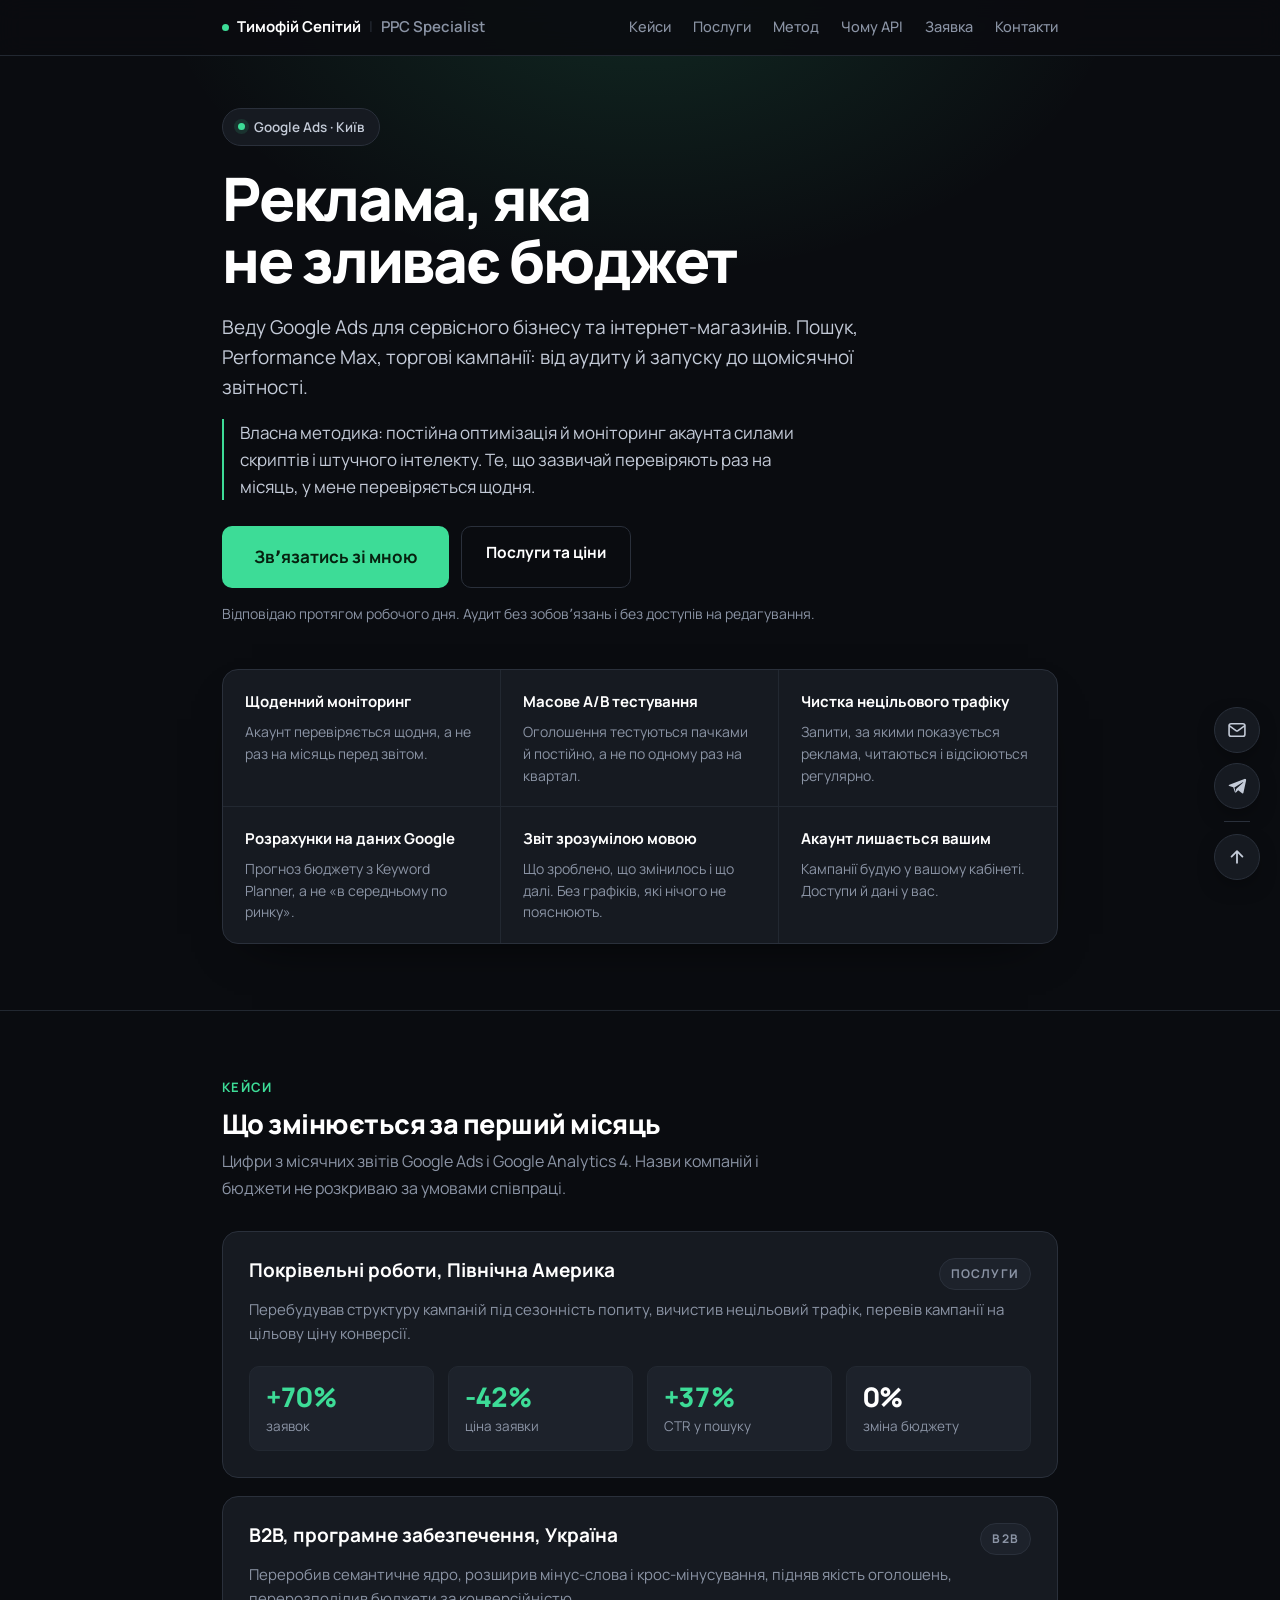
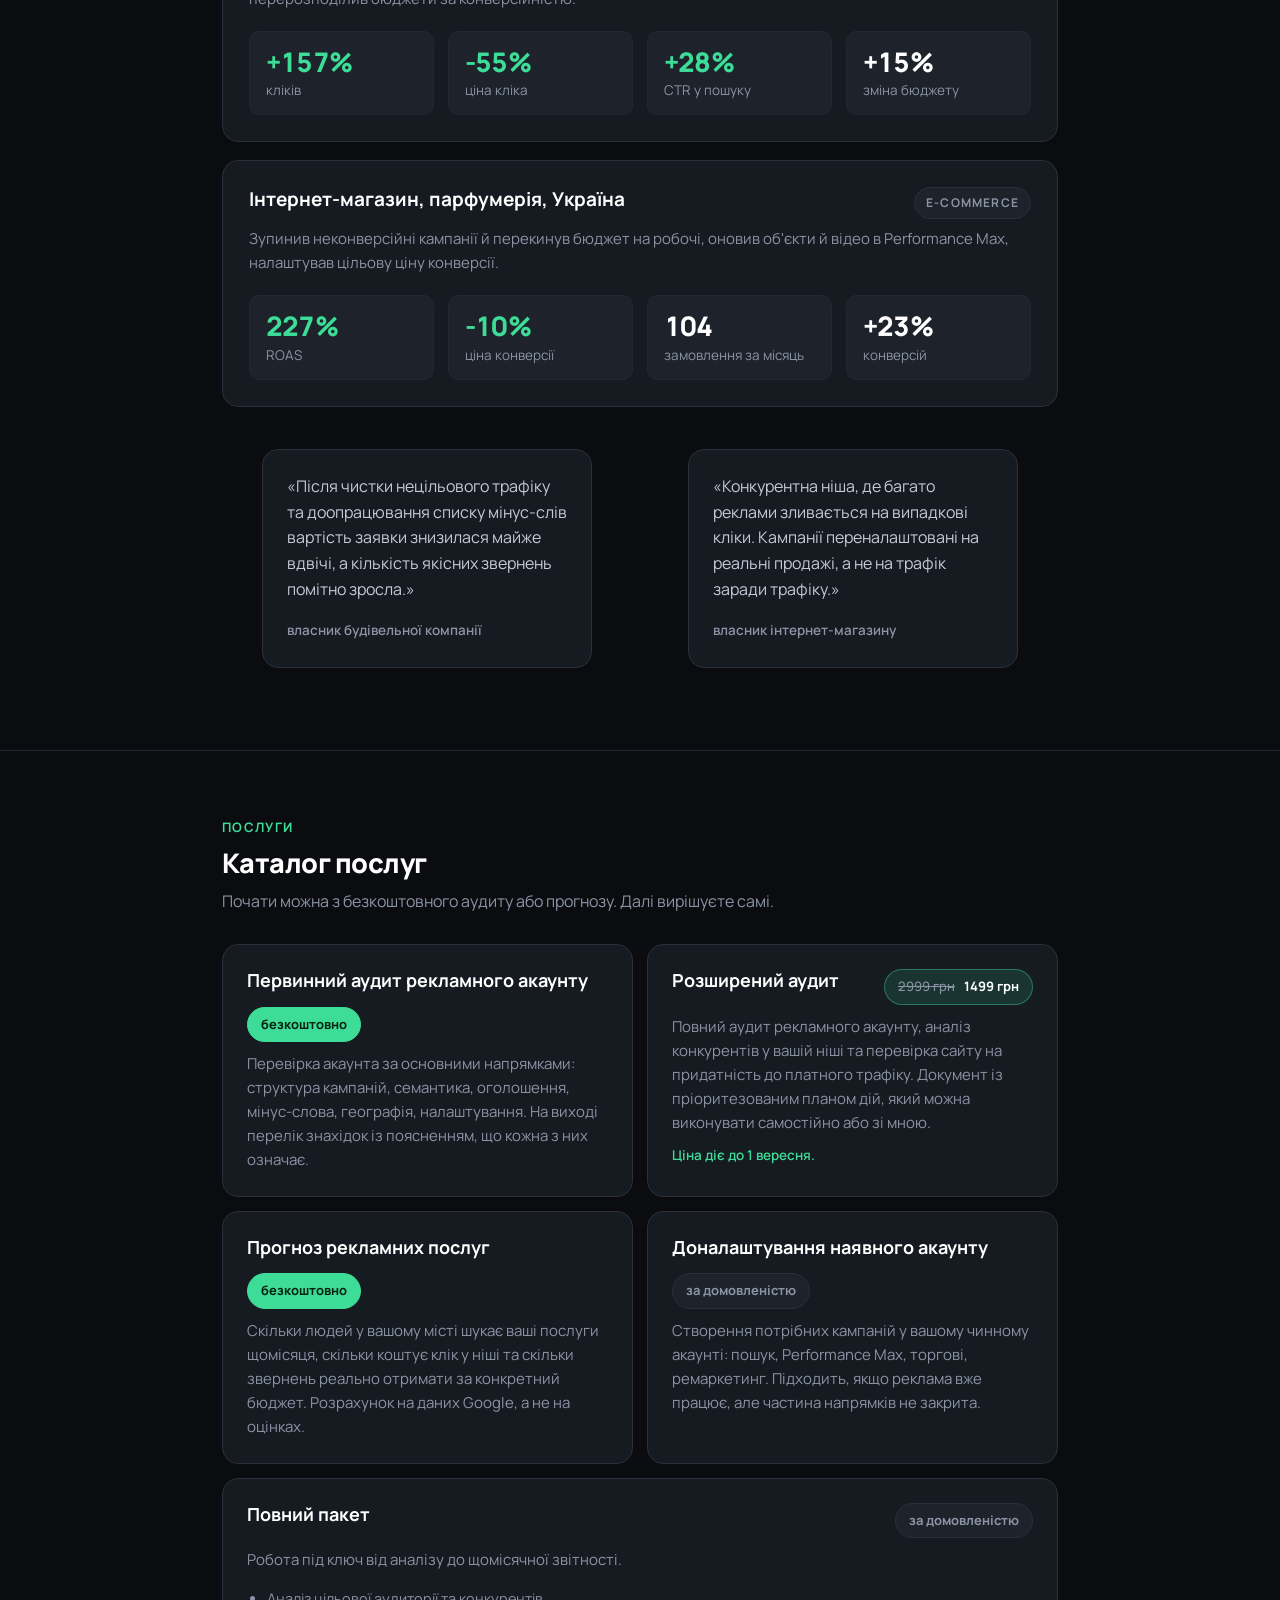
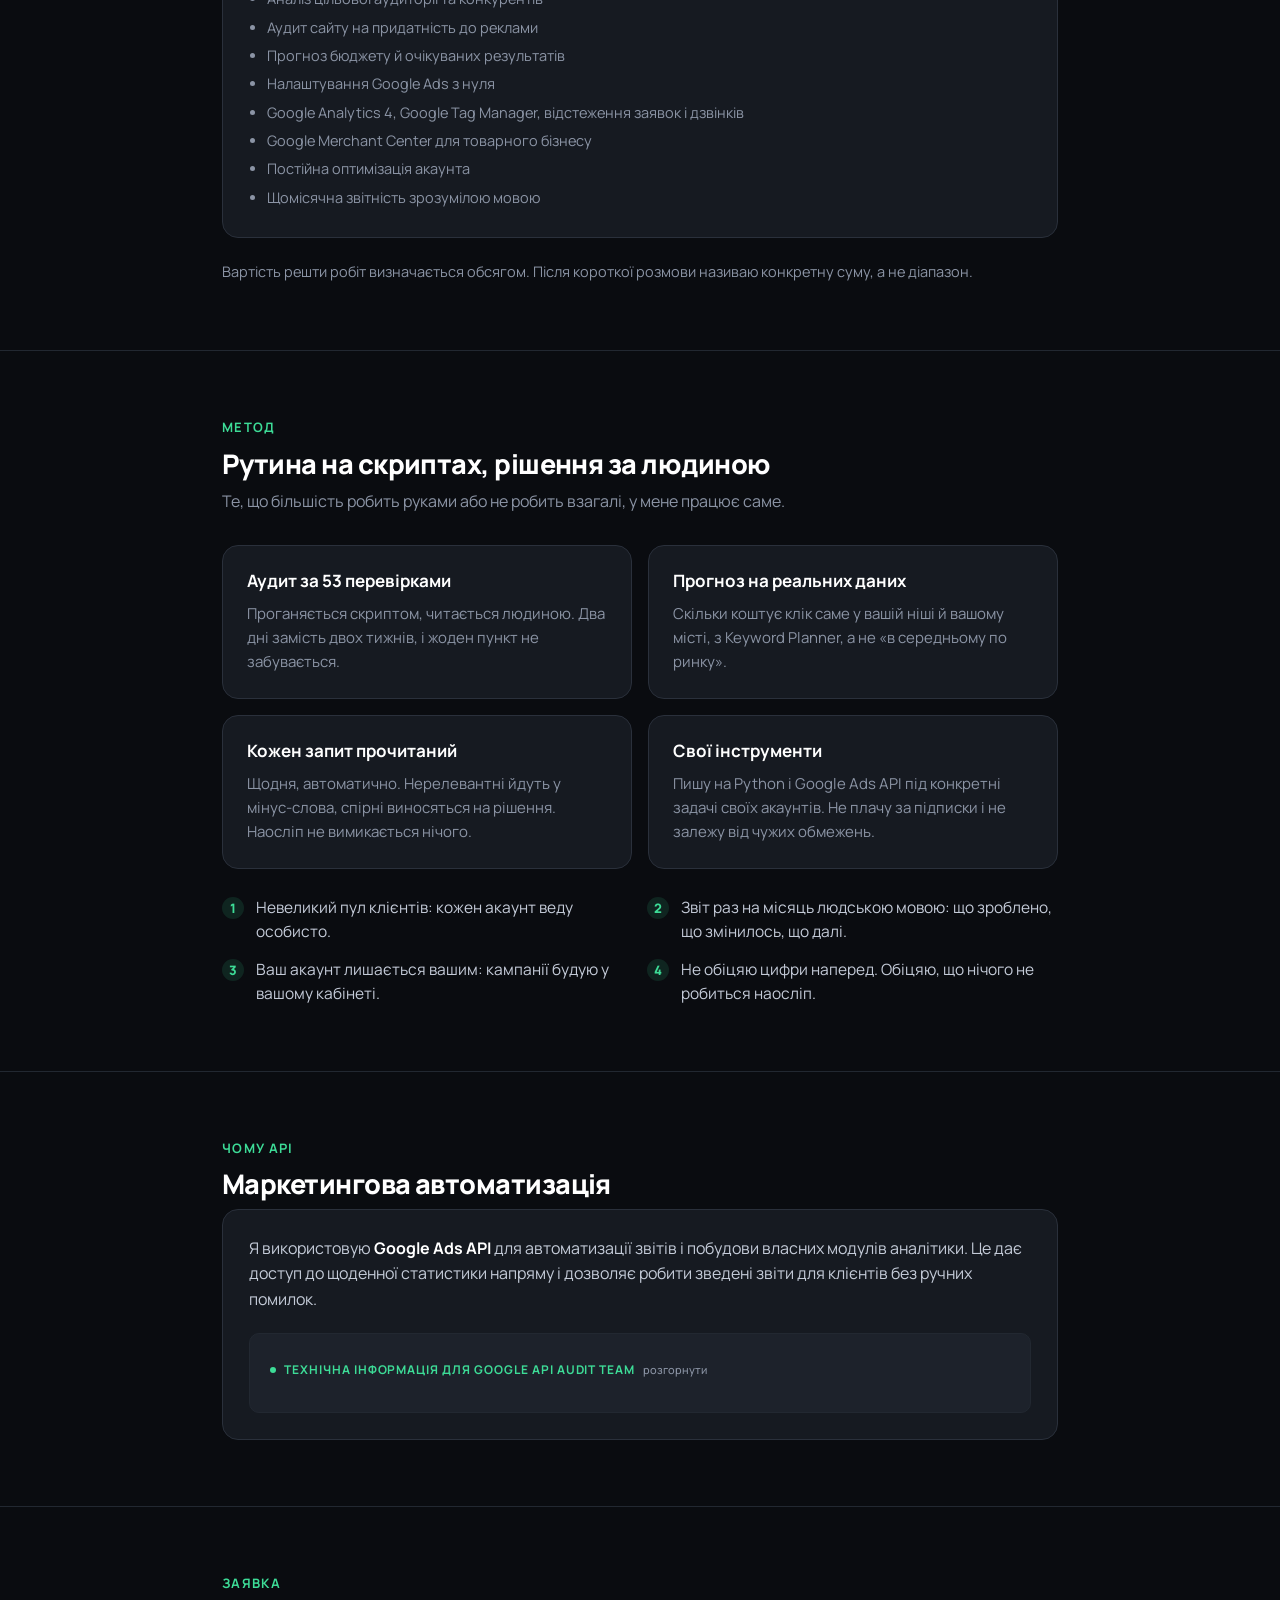
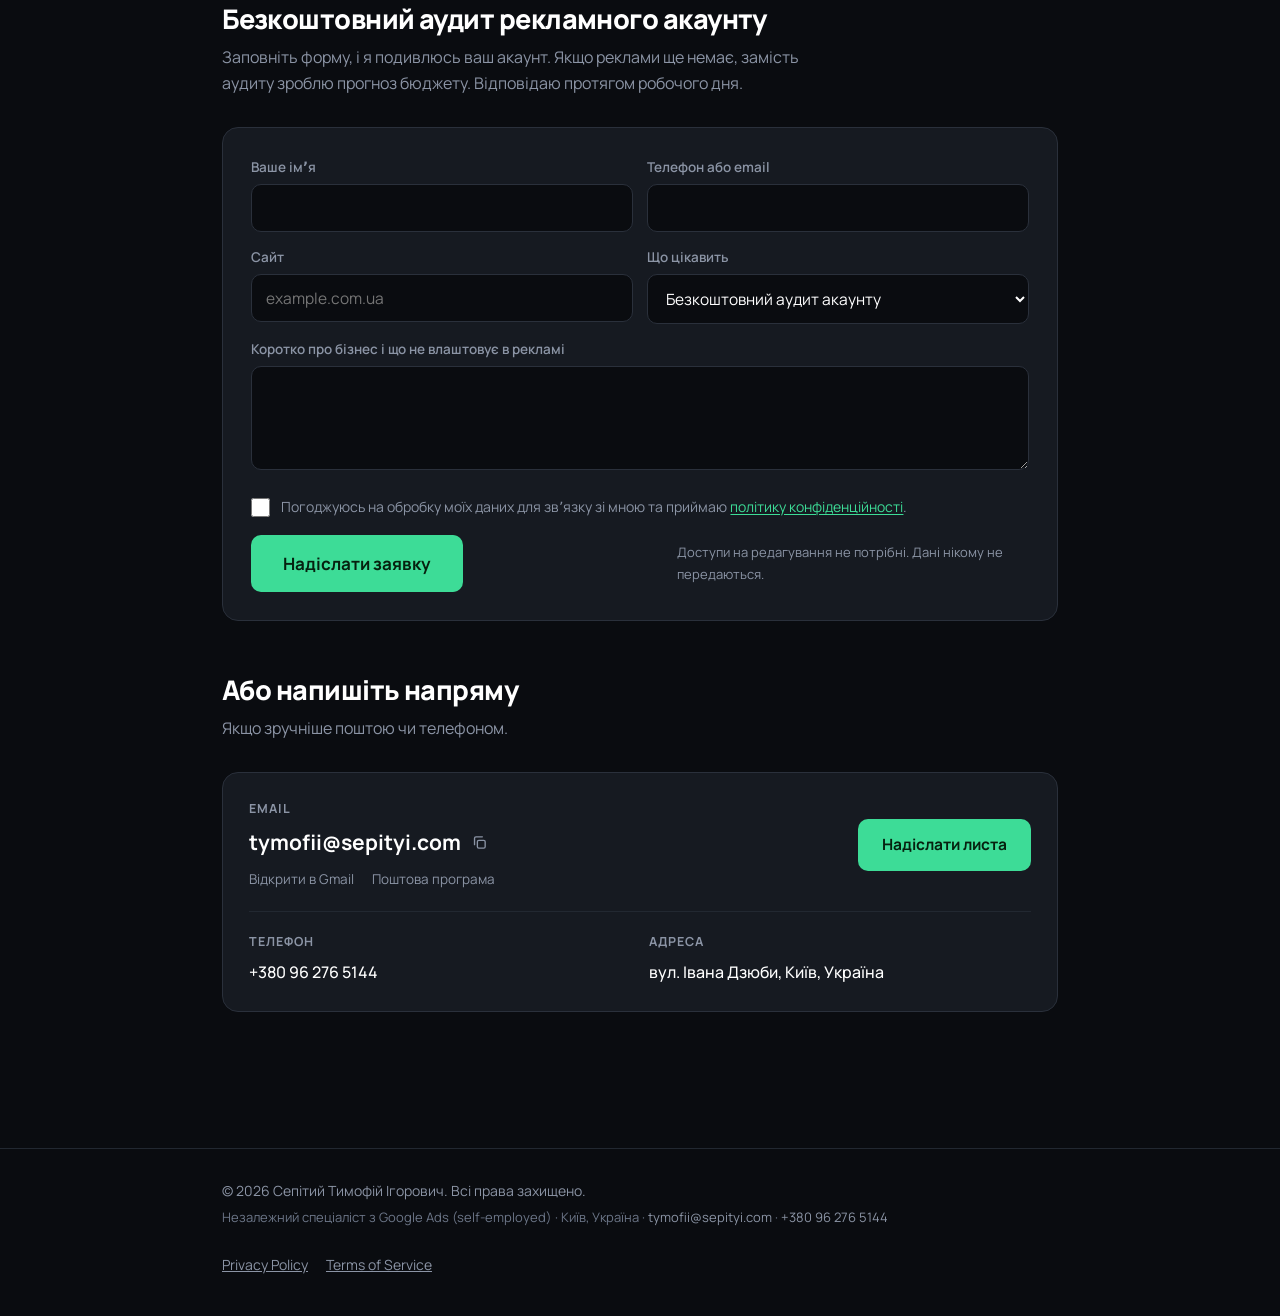
==== commit 1fda6b49: "Форма запрацювала: ендпоінт Formspree + згода на обробку даних - action і _next вказують на форму xk" ====
--- a/index.html
+++ b/index.html
@@ -448,6 +448,15 @@
   .perk{border-right:0 !important;border-bottom:1px solid var(--line-2) !important}
   .perk:last-child{border-bottom:0 !important}
 }
+
+/* ── згода на обробку даних ────────────────── */
+.consent{display:flex;align-items:flex-start;gap:11px;margin-top:18px;
+  font-size:14px;color:var(--ink-3);line-height:1.55;cursor:pointer}
+.consent input{flex:none;width:19px;height:19px;margin:2px 0 0;cursor:pointer;
+  accent-color:var(--mint)}
+.consent-link{background:none;border:0;padding:0;font:inherit;color:var(--mint);
+  cursor:pointer;text-decoration:underline;text-underline-offset:2px}
+.consent-link:hover{color:var(--ink)}
 </style>
 </head>
 <body>
@@ -726,12 +735,7 @@
         замість аудиту зроблю прогноз бюджету. Відповідаю протягом робочого дня.</p>
 
       <div class="form-wrap reveal">
-        <!--
-          Formspree: створи форму на formspree.io (безкоштовно, 50 заявок на місяць),
-          підстав свій ID замість YOUR_FORM_ID нижче. Той самий сервіс використано
-          на сайті LeasingCom.
-        -->
-        <form id="lead-form" action="https://formspree.io/f/YOUR_FORM_ID" method="POST">
+        <form id="lead-form" action="https://formspree.io/f/xkodkdpb" method="POST">
           <input type="hidden" name="_next" value="https://sepityi.com/thank-you.html">
           <input type="hidden" name="_subject" value="Заявка з sepityi.com">
           <div class="form-row">
@@ -765,6 +769,11 @@
             <label for="f-msg">Коротко про бізнес і що не влаштовує в рекламі</label>
             <textarea id="f-msg" name="Повідомлення"></textarea>
           </div>
+          <label class="consent">
+            <input type="checkbox" name="Згода" value="так" required>
+            <span>Погоджуюсь на обробку моїх даних для звʼязку зі мною та приймаю
+              <button type="button" class="consent-link" onclick="toggleModal('privacy')">політику конфіденційності</button>.</span>
+          </label>
           <div class="form-foot">
             <button class="btn btn-xl" type="submit">Надіслати заявку</button>
             <span class="fine">Доступи на редагування не потрібні. Дані нікому не передаються.</span>
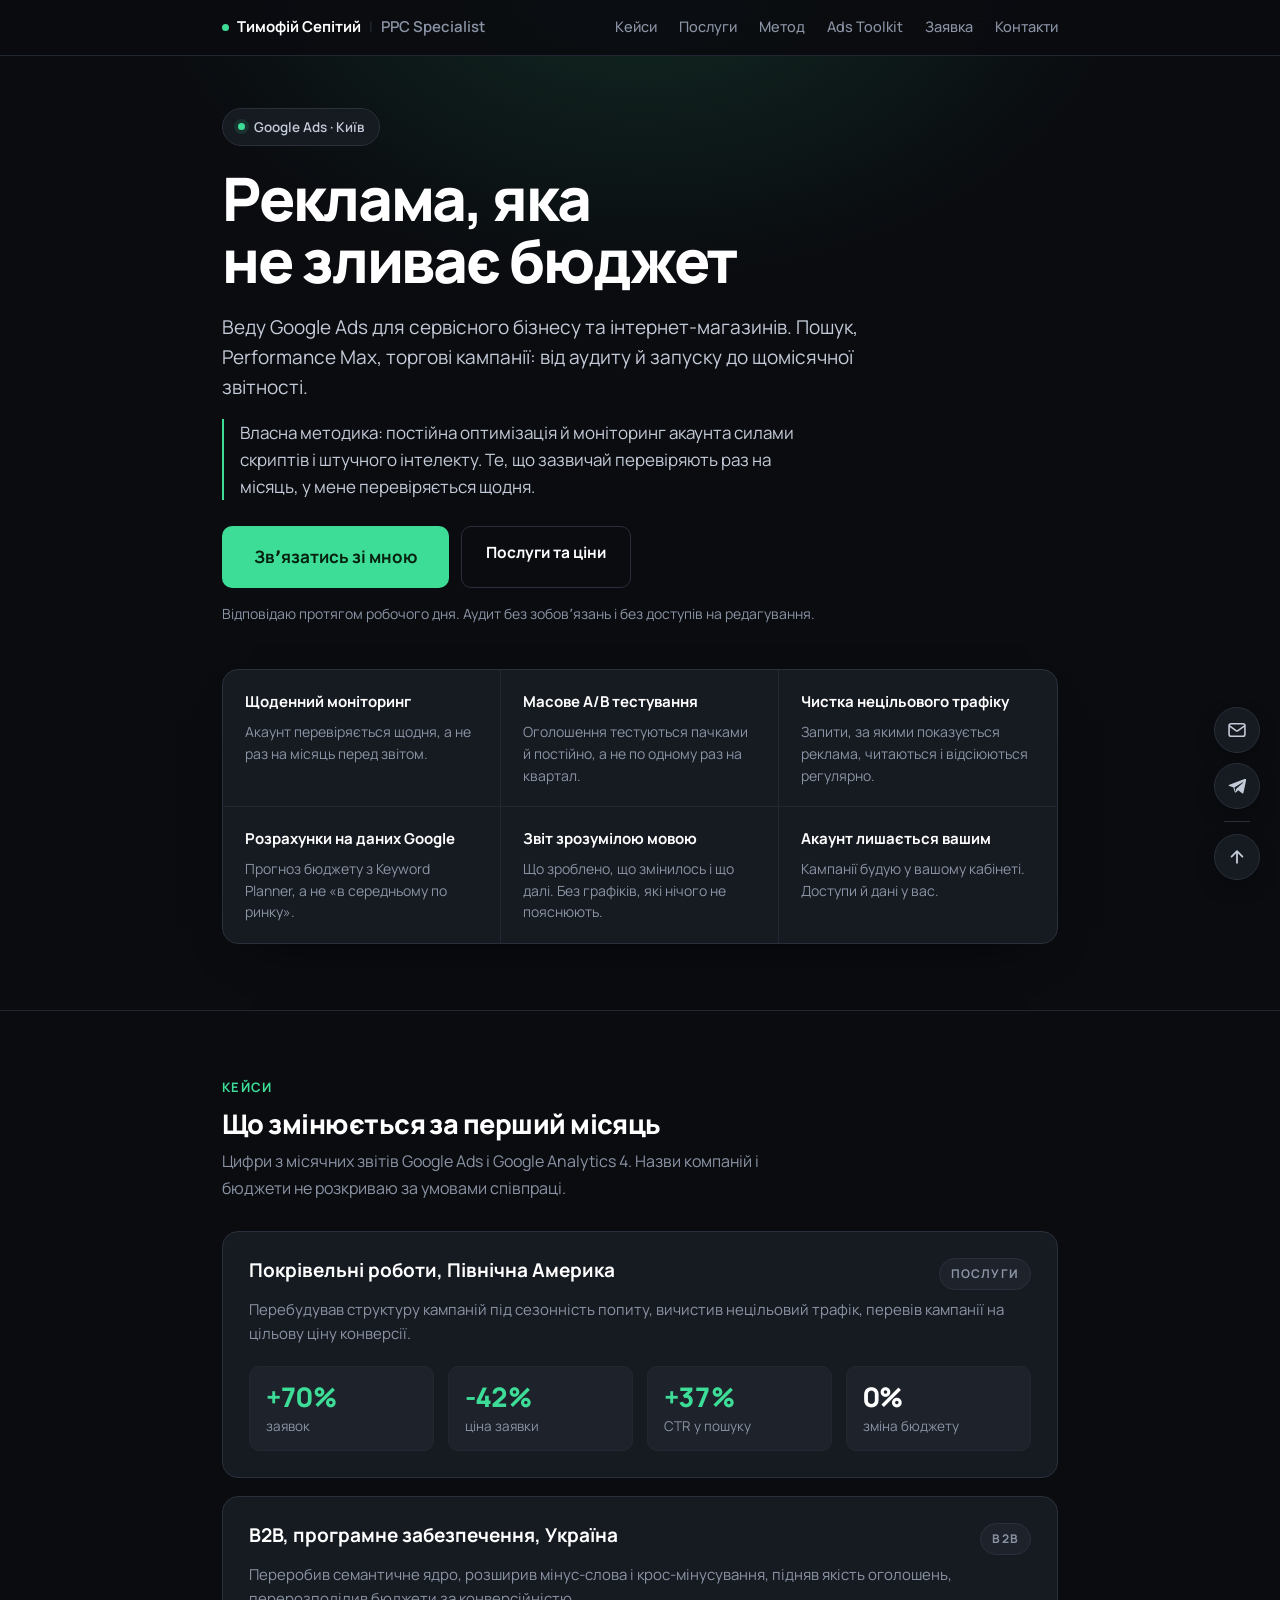
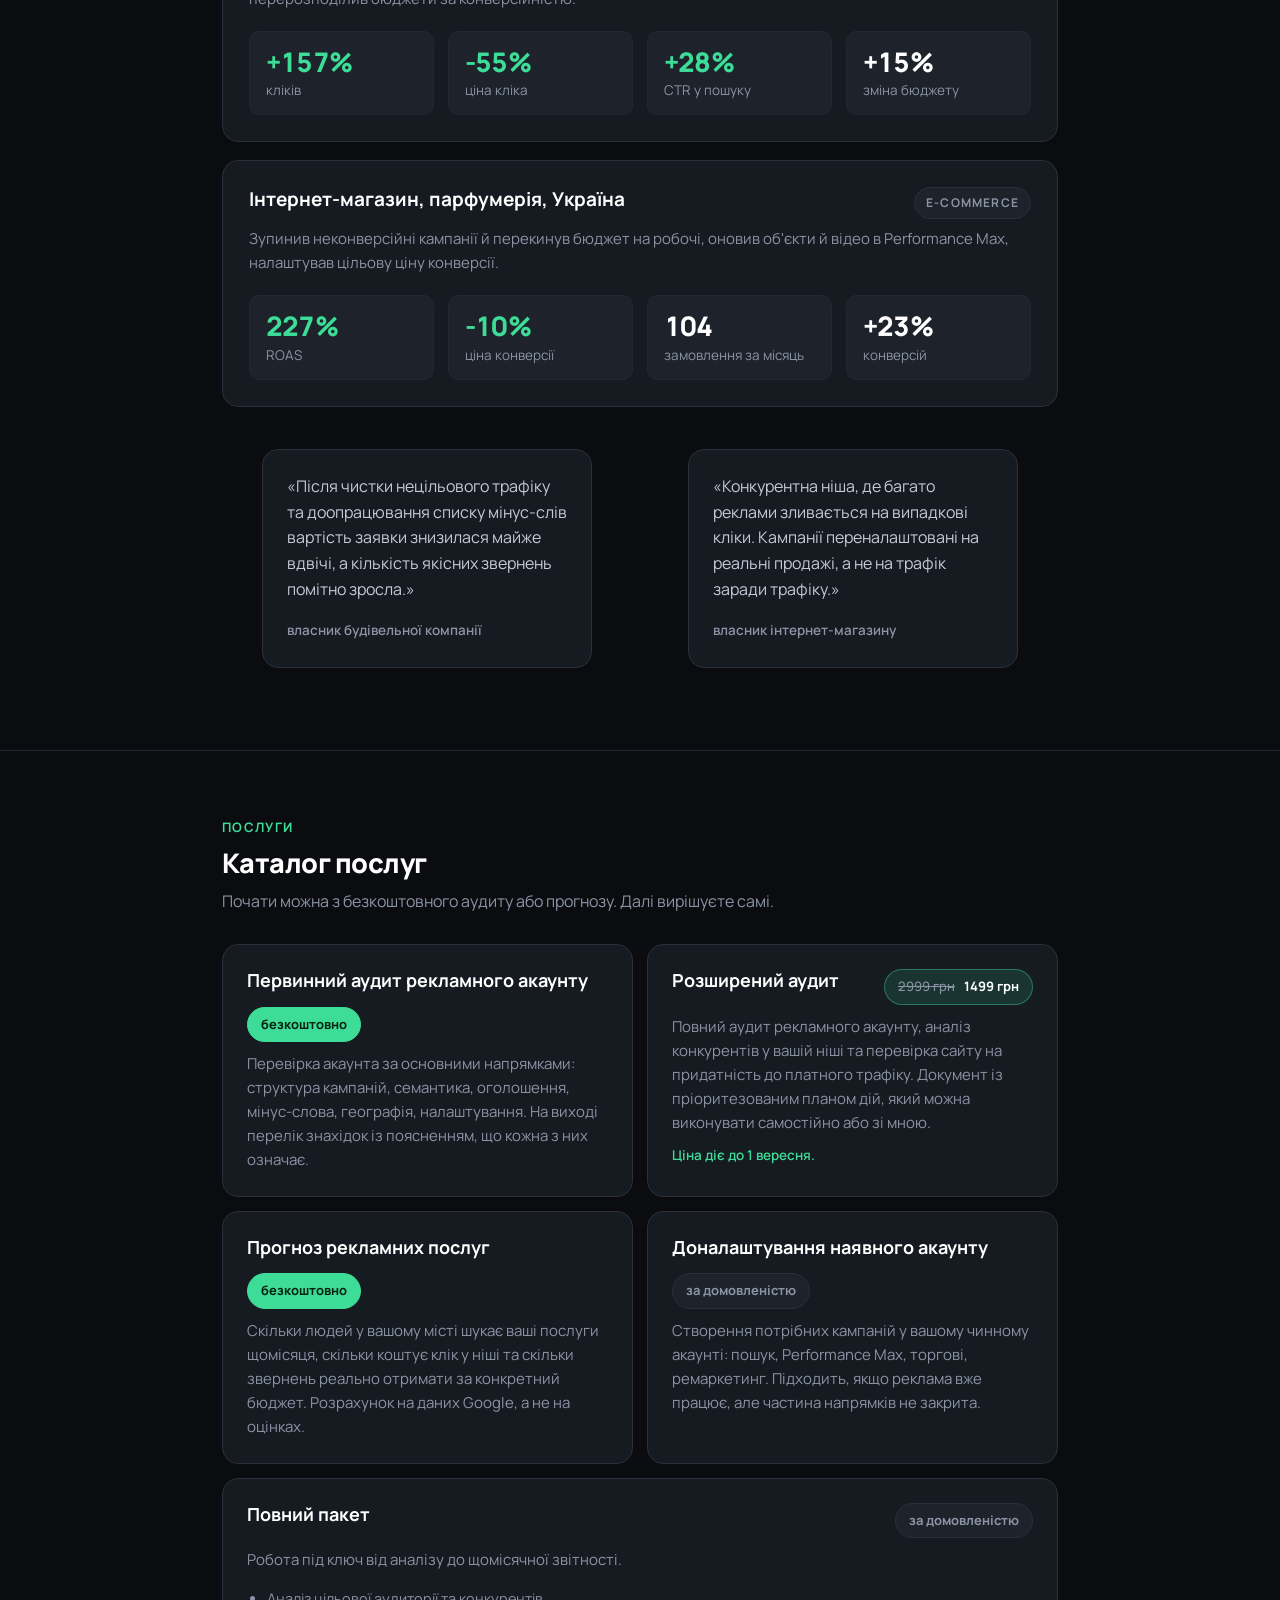
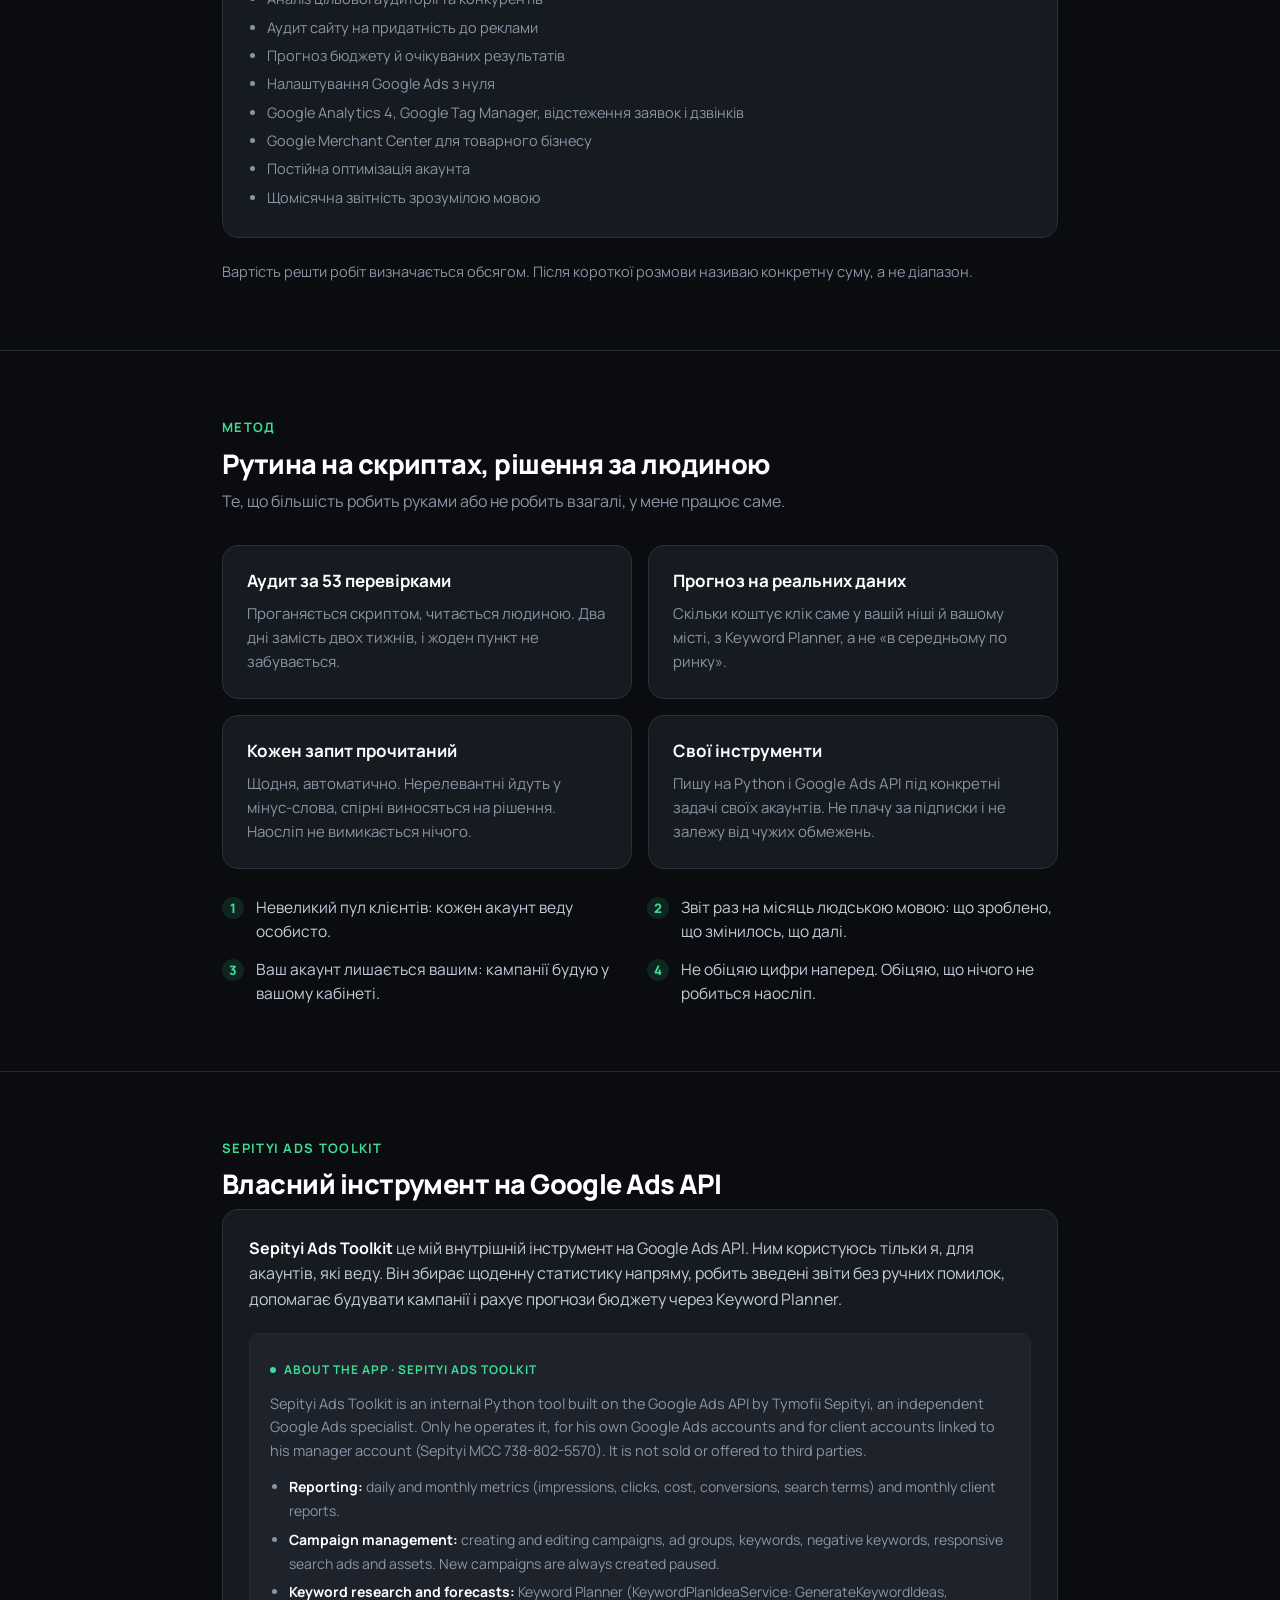
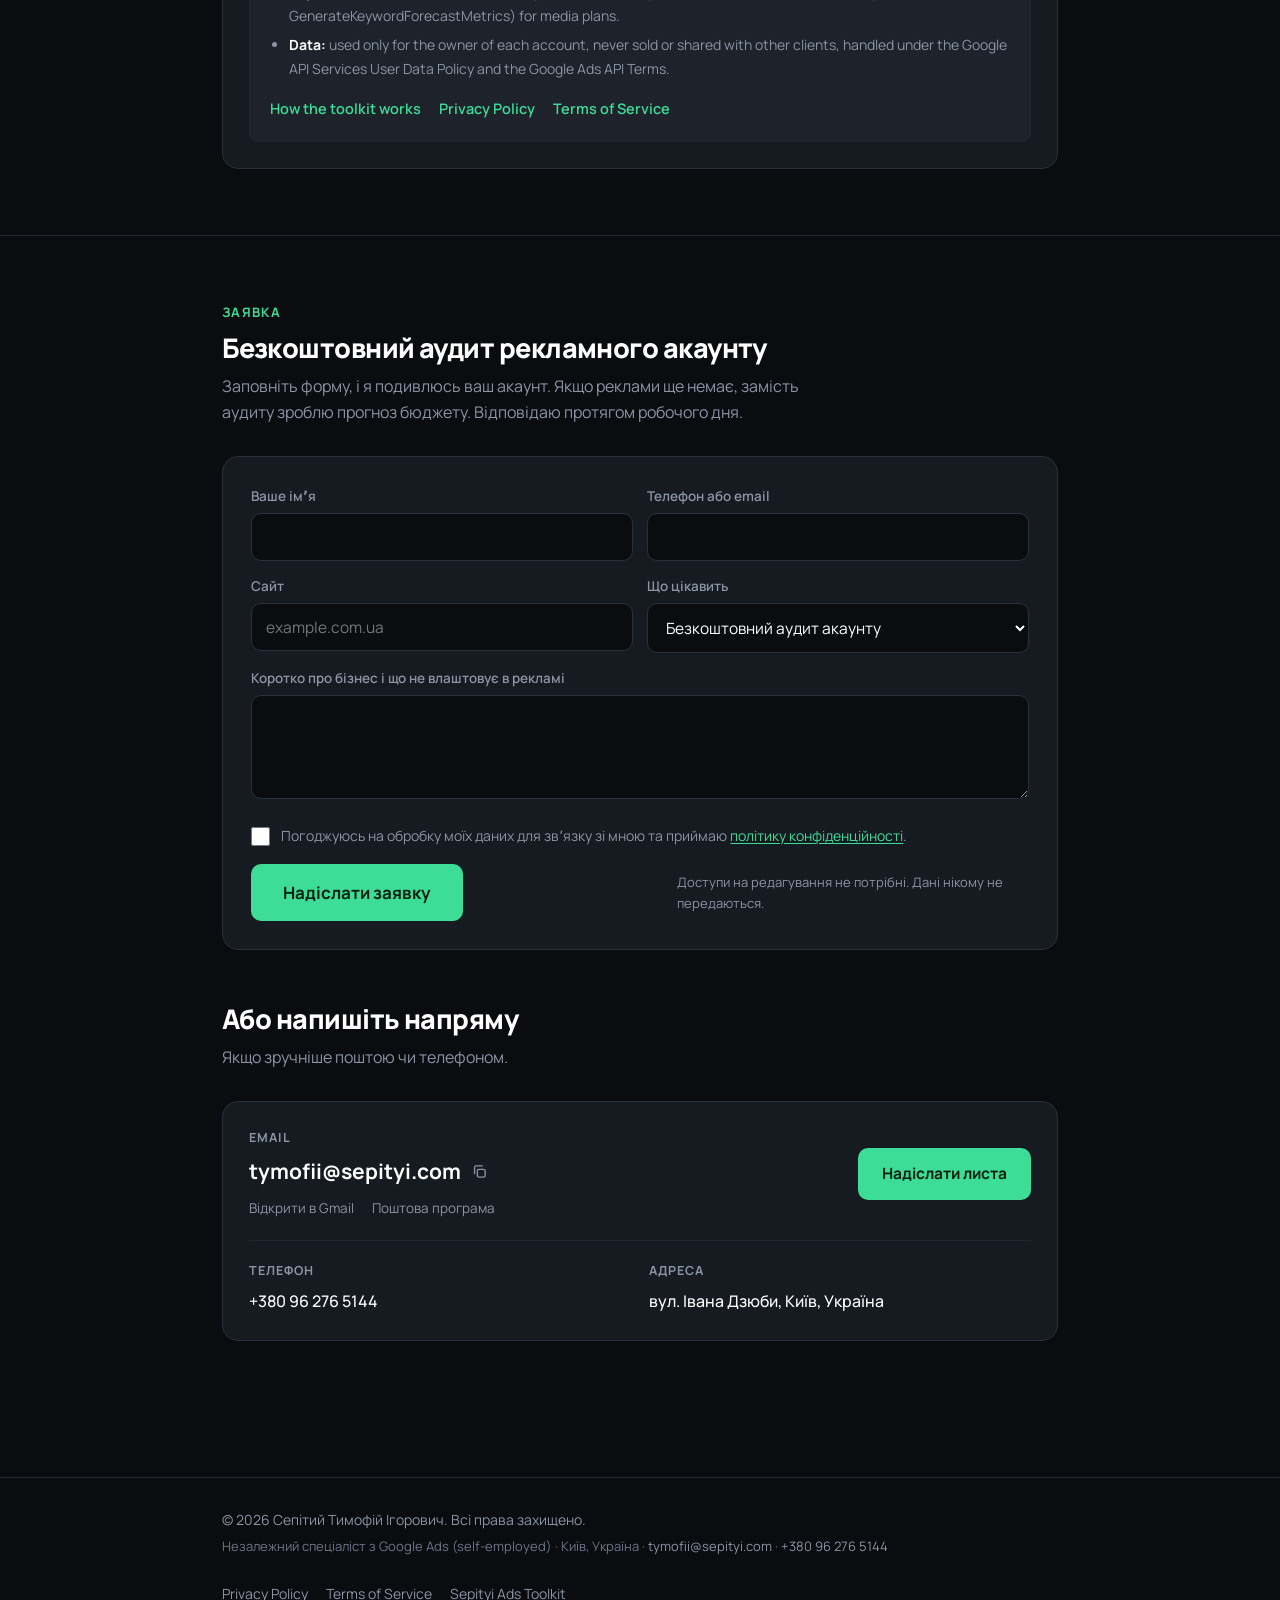
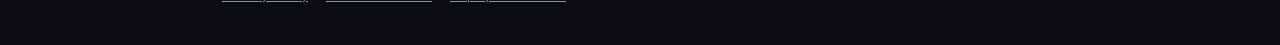
==== commit c6631d72: "Сторінки для Google brand verification: Ads Toolkit, Privacy, Terms Privacy і Terms тепер окремі сто" ====
--- a/index.html
+++ b/index.html
@@ -124,12 +124,16 @@
   margin:0;background:var(--bg);color:var(--ink-2);
   font-family:'Manrope',system-ui,-apple-system,'Segoe UI',sans-serif;
   font-size:16px;line-height:1.65;-webkit-font-smoothing:antialiased;
-  overflow-x:hidden;
+  /* position:relative обовʼязковий: інакше світіння зверху (body::before)
+     не обрізається і сторінку можна змахнути вбік на телефоні */
+  position:relative;overflow-x:hidden;
 }
 /* кольоровий момент: одна пляма світла зверху */
 body::before{
   content:'';position:absolute;top:-380px;left:50%;transform:translateX(-50%);
-  width:1100px;height:700px;pointer-events:none;z-index:0;
+  /* ширина не більша за екран: інакше пляма вилазить за край
+     і сторінку можна змахнути вбік на телефоні */
+  width:min(1100px,100vw);height:700px;pointer-events:none;z-index:0;
   background:radial-gradient(ellipse at center,rgba(61,220,151,.14),rgba(61,220,151,0) 62%);
 }
 .wrap{max-width:var(--maxw);margin:0 auto;padding:0 22px;position:relative;z-index:1}
@@ -306,17 +310,13 @@
 .api > p{margin:0 0 20px;font-size:16px;color:var(--ink-2);line-height:1.6}
 .api-note{background:var(--card-2);border:1px solid var(--line-2);border-radius:var(--r-sm);
   padding:20px}
-.api-note{cursor:default}
-.api-note>summary{cursor:pointer;list-style:none;user-select:none}
-.api-note>summary::-webkit-details-marker{display:none}
-.api-note>summary::after{content:"розгорнути";float:right;font-size:11px;color:var(--ink-3);letter-spacing:0;text-transform:none;font-weight:500}
-.api-note[open]>summary::after{content:"згорнути"}
 .api-note .lab{display:inline-flex;align-items:center;gap:8px;font-size:12px;font-weight:700;
   letter-spacing:.08em;text-transform:uppercase;color:var(--mint);margin-bottom:12px}
 .api-note .lab i{width:6px;height:6px;border-radius:50%;background:var(--mint);font-style:normal}
 .api-note p{margin:0 0 12px;font-size:14.5px;color:var(--ink-3);line-height:1.65}
 .api-note ul{margin:0;padding-left:19px;font-size:14px;color:var(--ink-3);line-height:1.7}
 .api-note li{margin-bottom:5px}
+.api-links{display:flex;gap:18px;flex-wrap:wrap;margin-top:16px;font-size:14.5px;font-weight:600}
 
 /* ── контакти ──────────────────────────────── */
 .contact{background:var(--card);border:1px solid var(--line);border-radius:var(--r);padding:26px}
@@ -338,24 +338,11 @@
 footer .wrap{display:flex;justify-content:space-between;gap:20px;flex-wrap:wrap}
 footer p{margin:0 0 5px;font-size:14px;color:var(--ink-3)}
 footer .fine{font-size:13px;color:#6C7688;line-height:1.6}
-.legal{display:flex;gap:18px;font-size:14px}
-.legal button{background:none;border:0;color:var(--ink-3);cursor:pointer;
-  font:inherit;text-decoration:underline;padding:0}
-.legal button:hover{color:var(--ink)}
-
-/* ── модалки ───────────────────────────────── */
-.modal{position:fixed;inset:0;z-index:100;background:rgba(5,7,10,.8);
-  backdrop-filter:blur(4px);display:none;align-items:center;justify-content:center;padding:20px}
-.modal.open{display:flex}
-.modal-box{background:var(--card);border:1px solid var(--line);border-radius:var(--r);
-  max-width:540px;width:100%;max-height:80vh;overflow-y:auto;padding:26px}
-.modal-top{display:flex;align-items:center;justify-content:space-between;gap:14px;
-  padding-bottom:14px;border-bottom:1px solid var(--line-2);margin-bottom:16px}
-.modal-top h4{margin:0;font-size:18px;font-weight:700;color:var(--ink)}
-.modal-top button{background:var(--card-2);border:1px solid var(--line);color:var(--ink-2);
-  font:inherit;font-size:13.5px;padding:6px 13px;border-radius:8px;cursor:pointer}
-.modal-box p{margin:0 0 10px;font-size:14.5px;color:var(--ink-3);line-height:1.65}
-.modal-box p.h{color:var(--ink);font-weight:700;margin-top:16px}
+/* Privacy і Terms — справжні сторінки, не модалки:
+   Google brand verification шукає на головній робоче посилання на політику */
+.legal{display:flex;gap:18px;font-size:14px;flex-wrap:wrap}
+.legal a{color:var(--ink-3);text-decoration:underline;text-underline-offset:2px}
+.legal a:hover{color:var(--ink)}
 
 /* ── поява ─────────────────────────────────── */
 .rise{opacity:0;transform:translateY(10px);animation:rise .55s cubic-bezier(.2,.7,.3,1) forwards}
@@ -374,7 +361,7 @@
 }
 @media (max-width:700px){
   body{font-size:15.5px}
-  .g3,.g2,.pr,.cgrid{grid-template-columns:1fr}
+  .g3,.g2,.pr,.cgrid,.cat,.form-row{grid-template-columns:1fr}
   .head .wrap{flex-direction:column;align-items:flex-start;gap:11px}
   .nav{gap:16px;font-size:14px}
   .brand span,.brand b{display:none}
@@ -471,7 +458,7 @@
       <a href="#cases">Кейси</a>
       <a href="#services">Послуги</a>
       <a href="#method">Метод</a>
-      <a href="#api">Чому API</a>
+      <a href="#api">Ads Toolkit</a>
       <a href="#form">Заявка</a>
       <a href="#contacts">Контакти</a>
     </nav>
@@ -695,33 +682,31 @@
   <!-- API -->
   <section class="sec" id="api">
     <div class="wrap">
-      <p class="eyebrow">Чому API</p>
-      <h2>Маркетингова автоматизація</h2>
+      <p class="eyebrow">Sepityi Ads Toolkit</p>
+      <h2>Власний інструмент на Google Ads API</h2>
       <div class="api">
-        <p>Я використовую <strong>Google Ads API</strong> для автоматизації звітів і побудови
-          власних модулів аналітики. Це дає доступ до щоденної статистики напряму і дозволяє
-          робити зведені звіти для клієнтів без ручних помилок.</p>
-
-        <details class="api-note">
-          <summary class="lab"><i></i>Технічна інформація для Google API Audit Team</summary>
-          <p>Цей веб-ресурс є офіційним сайтом-портфоліо незалежного спеціаліста з маркетингу.
-            Я подаю запит на отримання <strong>Developer Token</strong> для розробки внутрішнього
-            застосунку (<strong>Internal Tool</strong>), який працює з рекламними акаунтами під
-            керуванням мого MCC-акаунта: моїми власними та акаунтами клієнтів, які надали мені доступ.</p>
+        <p><strong>Sepityi Ads Toolkit</strong> це мій внутрішній інструмент на Google Ads API.
+          Ним користуюсь тільки я, для акаунтів, які веду. Він збирає щоденну статистику напряму,
+          робить зведені звіти без ручних помилок, допомагає будувати кампанії і рахує прогнози
+          бюджету через Keyword Planner.</p>
+
+        <div class="api-note" lang="en">
+          <p class="lab"><i></i>About the app · Sepityi Ads Toolkit</p>
+          <p>Sepityi Ads Toolkit is an internal Python tool built on the Google Ads API by Tymofii Sepityi,
+            an independent Google Ads specialist. Only he operates it, for his own Google Ads accounts and for
+            client accounts linked to his manager account (Sepityi MCC 738-802-5570). It is not sold or offered to third parties.</p>
           <ul>
-            <li><strong>Звітність:</strong> автоматичне вивантаження щоденних метрик (покази, кліки,
-                конверсії, пошукові запити) та побудова зведених звітів для клієнтів.</li>
-            <li><strong>Керування кампаніями:</strong> створення й редагування кампаній, груп оголошень,
-                ключових слів, мінус-слів та адаптивних пошукових оголошень.</li>
-            <li><strong>Дослідження та прогнози:</strong> збір семантики й побудова медіапланів через
-                Keyword Planner (KeywordPlanIdeaService / GenerateKeywordForecastMetrics).</li>
-            <li><strong>Обмеження доступу:</strong> ПЗ використовується виключно мною та безпосередніми
-                клієнтами, яким я надаю послуги. Доступ третім особам заборонено; дані клієнтів
-                не передаються й не перепродаються.</li>
-            <li><strong>Безпека:</strong> дані обробляються згідно з Google Ads API Terms &amp; Conditions
-                та Limited Use Requirements.</li>
+            <li><strong>Reporting:</strong> daily and monthly metrics (impressions, clicks, cost, conversions, search terms) and monthly client reports.</li>
+            <li><strong>Campaign management:</strong> creating and editing campaigns, ad groups, keywords, negative keywords, responsive search ads and assets. New campaigns are always created paused.</li>
+            <li><strong>Keyword research and forecasts:</strong> Keyword Planner (KeywordPlanIdeaService: GenerateKeywordIdeas, GenerateKeywordForecastMetrics) for media plans.</li>
+            <li><strong>Data:</strong> used only for the owner of each account, never sold or shared with other clients, handled under the Google API Services User Data Policy and the Google Ads API Terms.</li>
           </ul>
-        </details>
+          <div class="api-links">
+            <a href="/ads-toolkit.html">How the toolkit works</a>
+            <a href="/privacy.html">Privacy Policy</a>
+            <a href="/terms.html">Terms of Service</a>
+          </div>
+        </div>
       </div>
     </div>
   </section>
@@ -772,7 +757,7 @@
           <label class="consent">
             <input type="checkbox" name="Згода" value="так" required>
             <span>Погоджуюсь на обробку моїх даних для звʼязку зі мною та приймаю
-              <button type="button" class="consent-link" onclick="toggleModal('privacy')">політику конфіденційності</button>.</span>
+              <a class="consent-link" href="/privacy.html" target="_blank" rel="noopener">політику конфіденційності</a>.</span>
           </label>
           <div class="form-foot">
             <button class="btn btn-xl" type="submit">Надіслати заявку</button>
@@ -820,40 +805,12 @@
          <a href="mailto:tymofii@sepityi.com">tymofii@sepityi.com</a> · <a href="tel:+380962765144">+380 96 276 5144</a></p>
     </div>
     <div class="legal">
-      <button type="button" onclick="toggleModal('privacy')">Privacy Policy</button>
-      <button type="button" onclick="toggleModal('terms')">Terms of Service</button>
+      <a href="/privacy.html">Privacy Policy</a>
+      <a href="/terms.html">Terms of Service</a>
+      <a href="/ads-toolkit.html">Sepityi Ads Toolkit</a>
     </div>
   </div>
 </footer>
-
-<div class="modal" id="modal-privacy">
-  <div class="modal-box" role="dialog" aria-modal="true" aria-label="Privacy Policy">
-    <div class="modal-top">
-      <h4>Privacy Policy</h4>
-      <button type="button" onclick="toggleModal('privacy')">Закрити</button>
-    </div>
-    <p class="h">1. Захист даних</p>
-    <p>Ми збираємо виключно добровільно надані контактні дані зацікавлених замовників (Email) для комунікації.</p>
-    <p class="h">2. Google Ads API та конфіденційність</p>
-    <p>Будь-які маркетингові дані, отримані з Google Ads API, використовуються виключно для потреб
-       автоматизації звітності відповідних клієнтів (Limited Use Requirements).</p>
-  </div>
-</div>
-
-<div class="modal" id="modal-terms">
-  <div class="modal-box" role="dialog" aria-modal="true" aria-label="Terms of Service">
-    <div class="modal-top">
-      <h4>Terms of Service</h4>
-      <button type="button" onclick="toggleModal('terms')">Закрити</button>
-    </div>
-    <p class="h">1. Опис сервісу</p>
-    <p>Тимофій Сепітий надає послуги супроводу контекстної реклами та програмування автоматичних
-       звітів за допомогою Google Ads API.</p>
-    <p class="h">2. Права інтелектуальної власності</p>
-    <p>Всі розроблені скрипти звітування є комерційними розробками та недоступні публічно
-       без додаткового погодження сторін.</p>
-  </div>
-</div>
 
 <script>
 // поява блоків при прокручуванні
@@ -912,17 +869,6 @@
   });
 })();
 
-function toggleModal(id){
-  document.getElementById('modal-' + id).classList.toggle('open');
-}
-document.addEventListener('keydown', function(e){
-  if(e.key === 'Escape'){
-    document.querySelectorAll('.modal.open').forEach(function(m){ m.classList.remove('open'); });
-  }
-});
-document.querySelectorAll('.modal').forEach(function(m){
-  m.addEventListener('click', function(e){ if(e.target === m) m.classList.remove('open'); });
-});
 </script>
 
 
